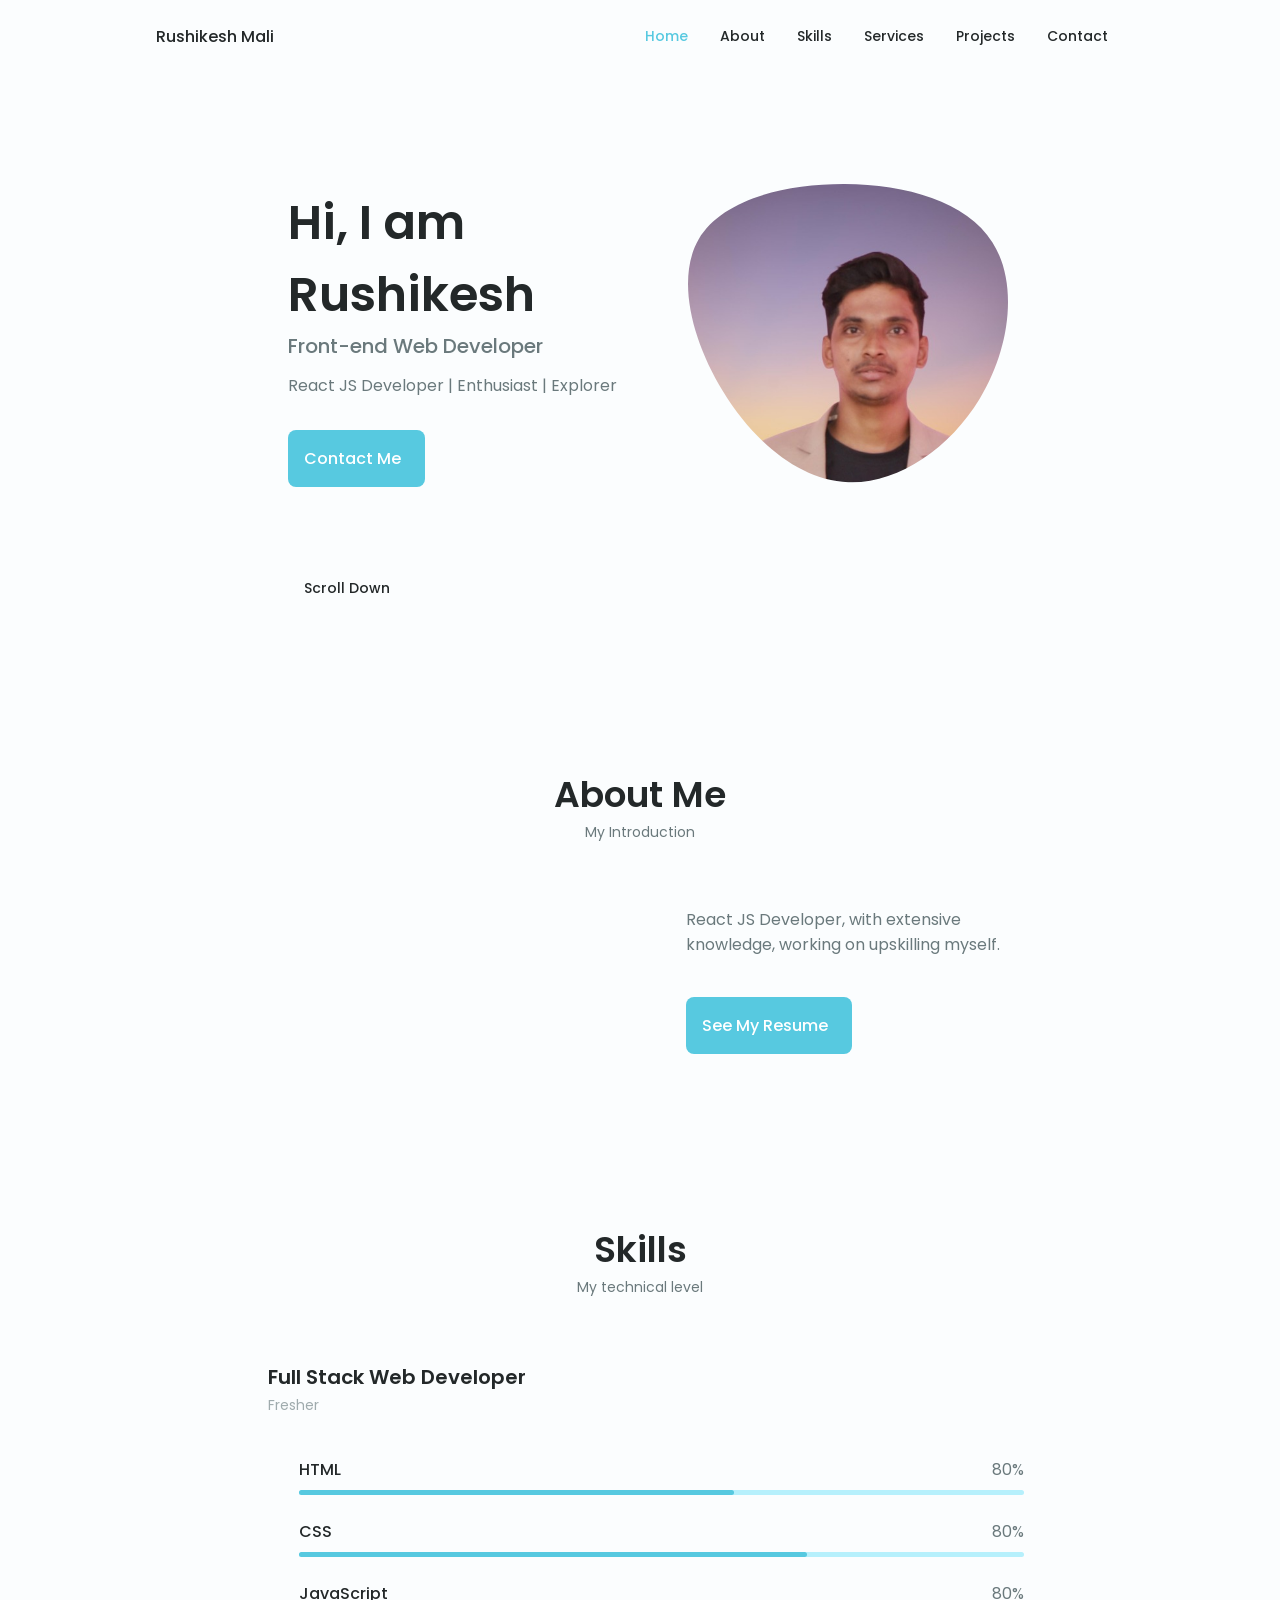
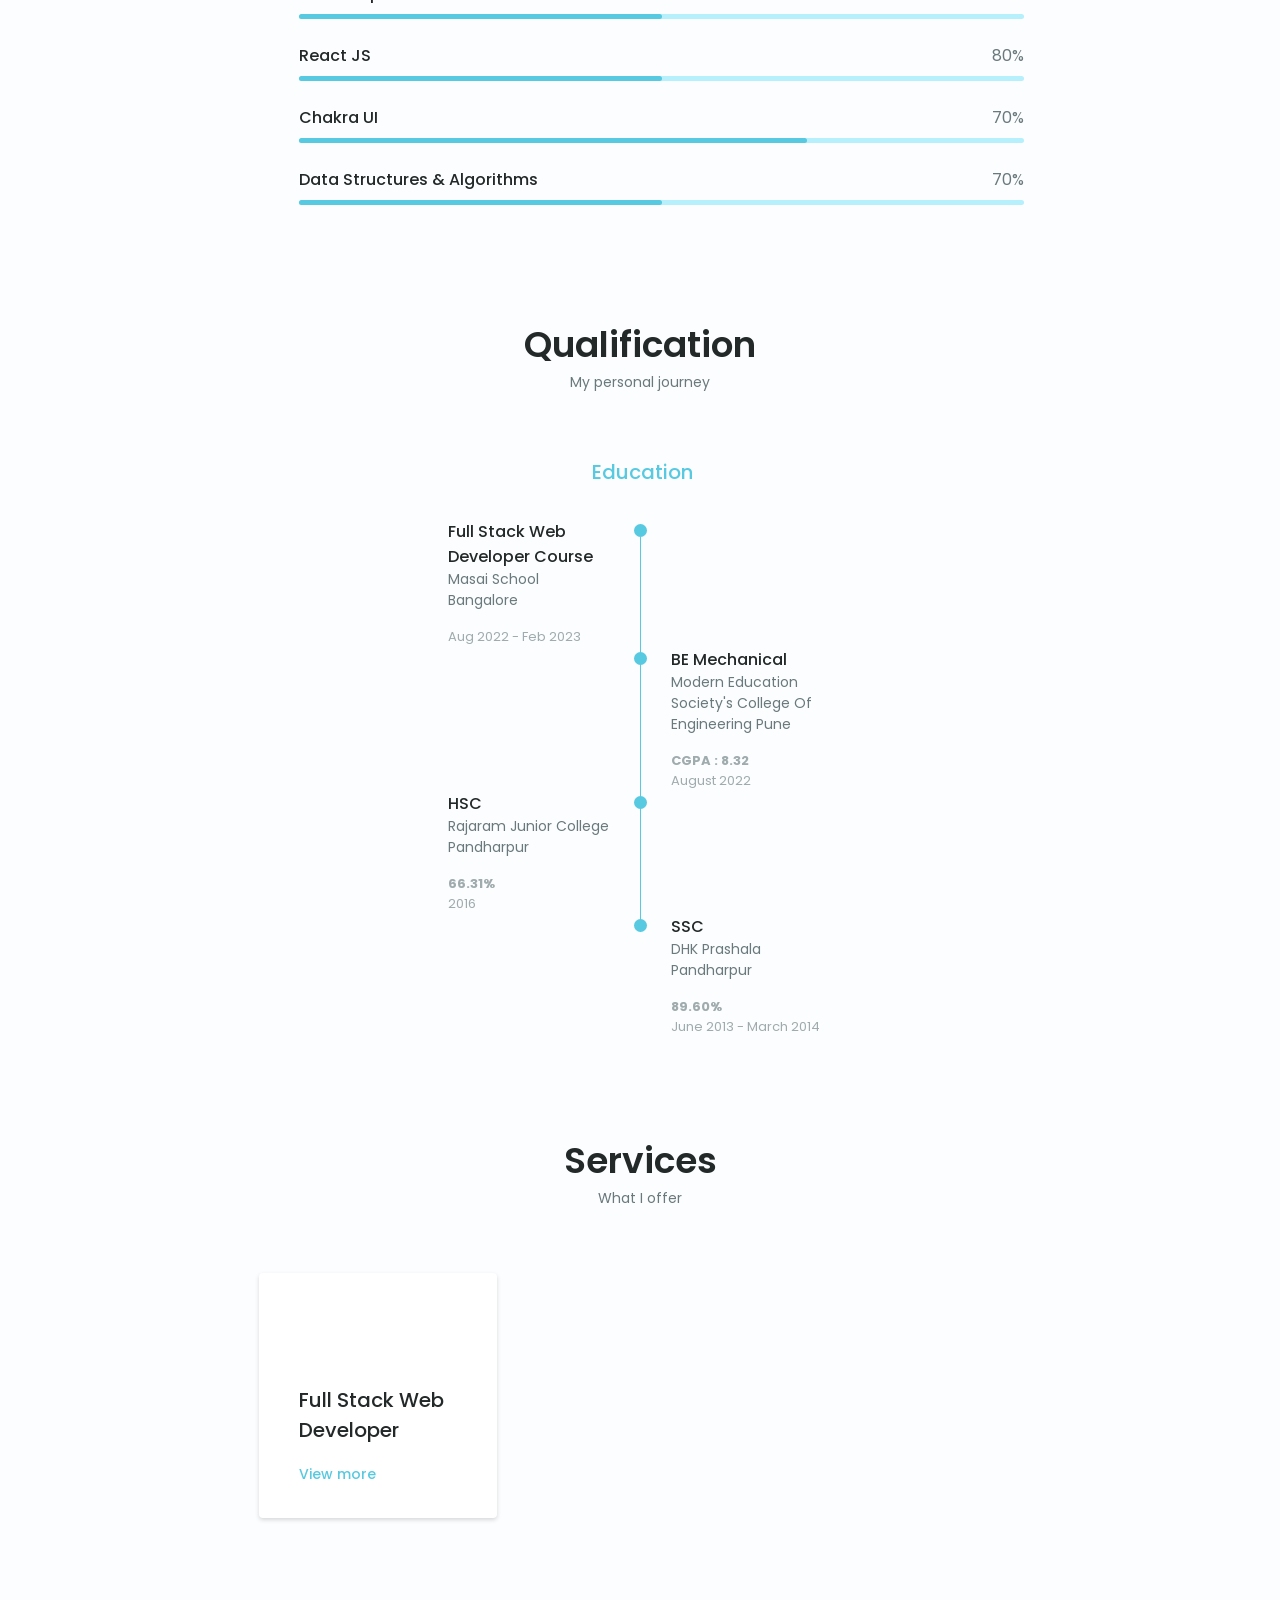
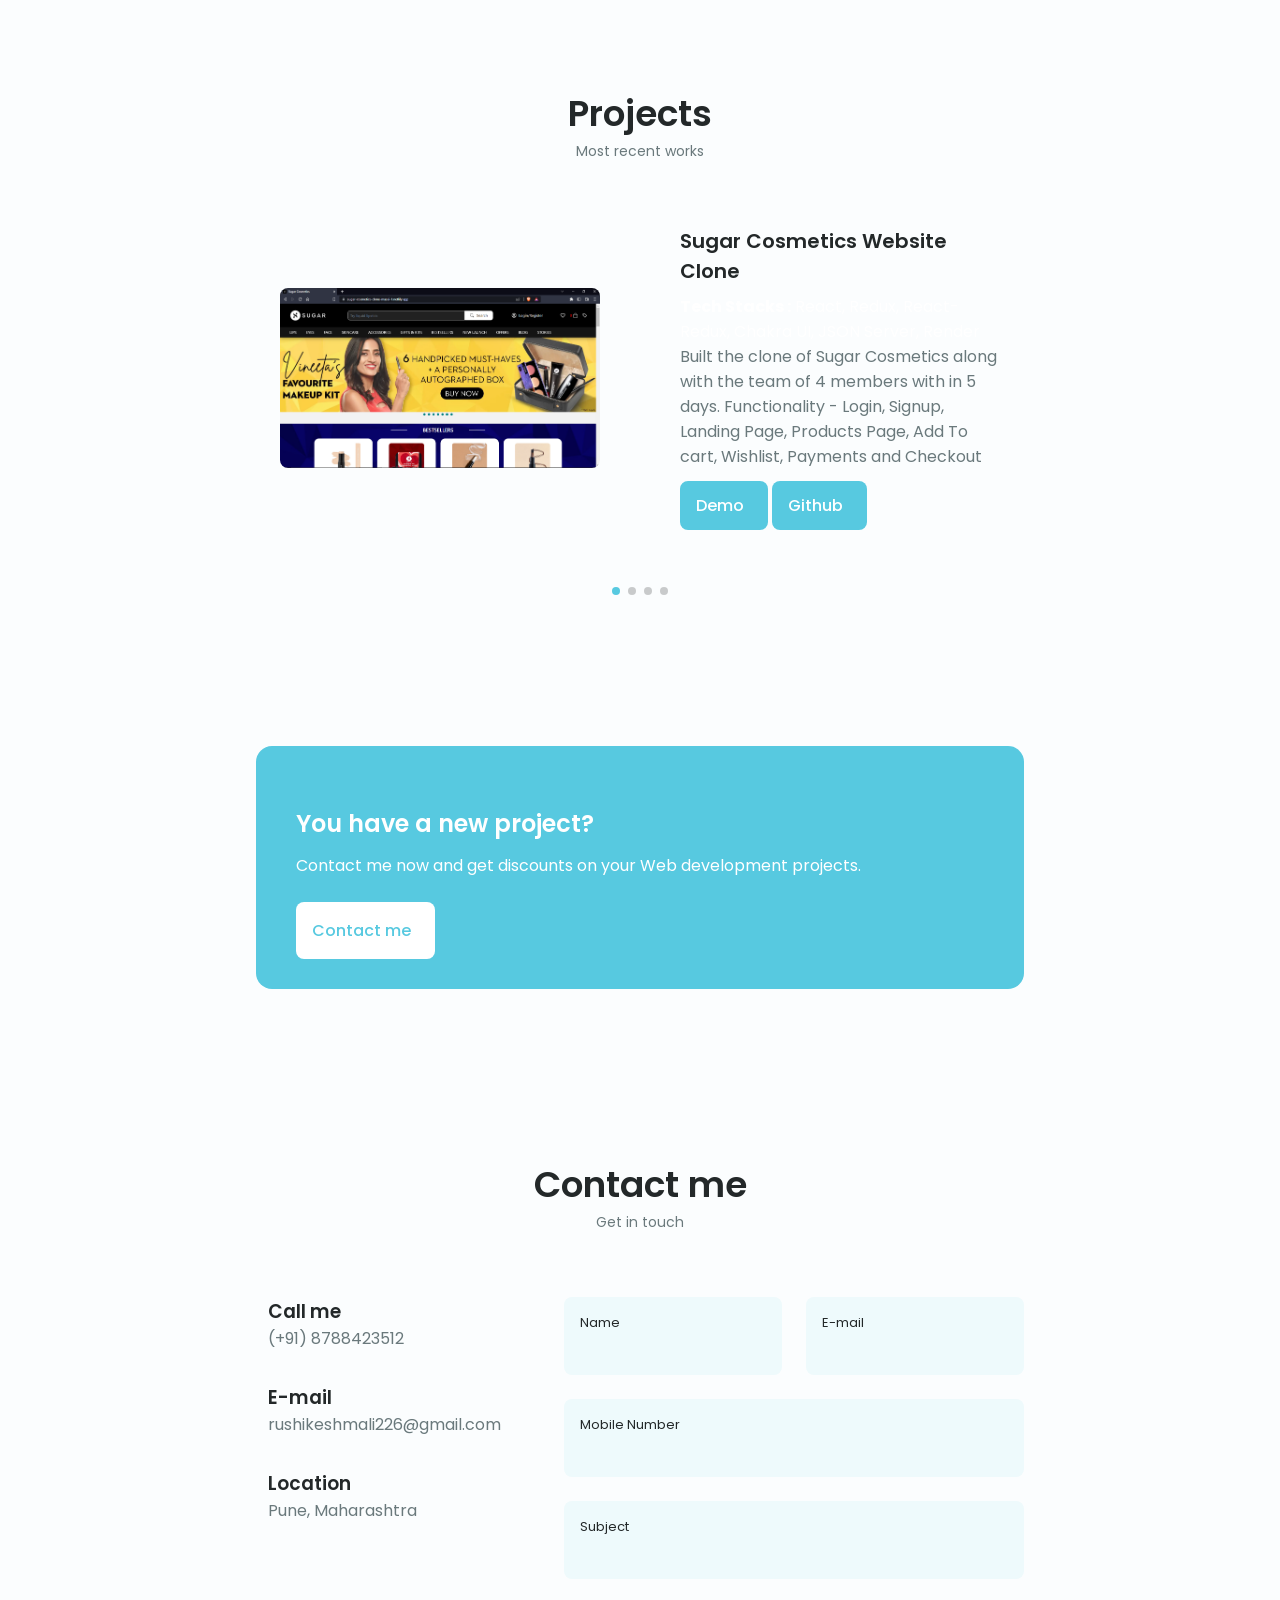
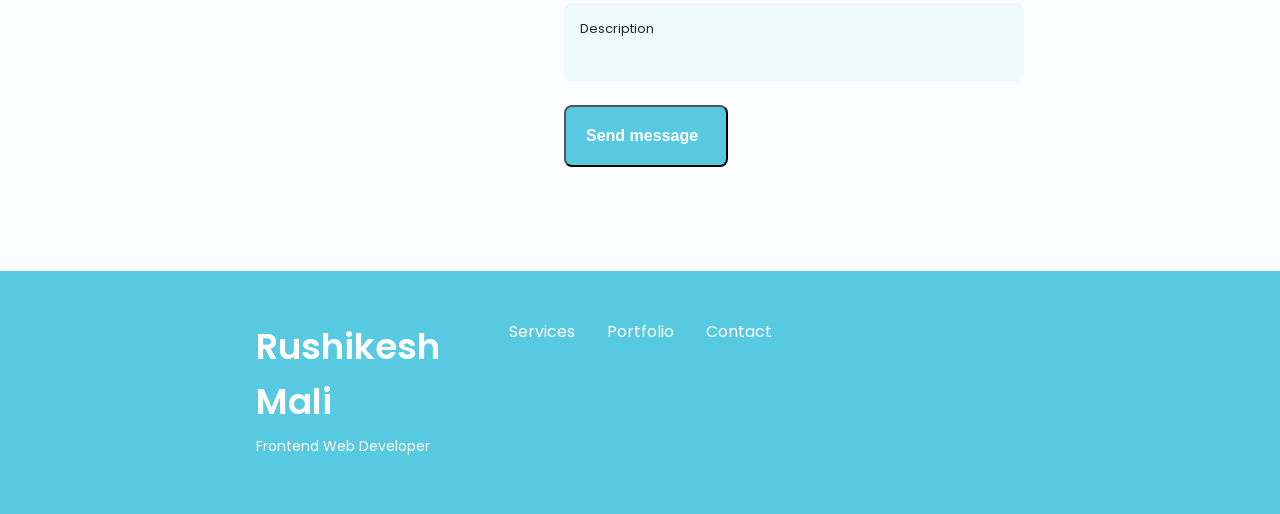
==== index.html @ c487620d "Update index.html" ====
<!DOCTYPE html>
    <html lang="en">
    <head>
        <meta charset="UTF-8">
        <meta name="viewport" content="width=device-width, initial-scale=1.0">
        <link rel="icon" href="./packages/images/Rushikesh_Casual.jpeg"/>
        <!--==================== UNICONS ====================-->
        <link rel="stylesheet" href="https://unicons.iconscout.com/release/v4.0.0/css/line.css">
        
        <!--==================== SWIPER CSS ====================-->
        <link rel="stylesheet" href="./packages/css/swiper-bundle.min.css">
        
        <!--==================== CSS ====================-->
        <link rel="stylesheet" href="./packages/css/styles.css">

        <title>Rushikesh</title>
    </head>
    <body>
        <!--==================== HEADER ====================-->
        <header class="header" id="header">
            <nav class="nav container">
                <a href="#" class="nav__logo">Rushikesh Mali</a>
                <div class="nav__menu" id="nav-menu">
                    <ul class="nav__list grid">
                        <li class="nav__item">
                            <a href="#home" class="nav__link">
                                <i class="uil uil-estate nav__icon"></i>Home
                            </a>
                        </li>
                        <li class="nav__item">
                            <a href="#about" class="nav__link">
                                <i class="uil uil-user nav__icon"></i>About
                            </a>
                        </li>
                        <li class="nav__item">
                            <a href="#skills" class="nav__link">
                                <i class="uil uil-file-alt nav__icon"></i>Skills
                            </a>
                        </li>
                          <li class="nav__item">
                            <a href="#services" class="nav__link">
                                <i class="uil uil-briefcase-alt nav__icon"></i>Services
                            </a>
                        </li>
                        <li class="nav__item">
                            <a href="#portfolio" class="nav__link">
                                <i class="uil uil-scenery nav__icon"></i>Projects                                
                            </a>
                        </li>
                        <li class="nav__item">
                            <a href="#contact" class="nav__link">
                                <i class="uil uil-message nav__icon"></i>Contact                               
                            </a>
                        </li>
                    </ul>
                    <i class="uil uil-times nav__close" id="nav-close"></i>
                </div>
                <div class="nav__btns">
                    <!-- Theme change button -->

                    <i class="uil uil-moon change-theme" id="theme-button"></i>

                    <div class="nav__toggle" id="nav-toggle">
                        <i class="uil uil-apps"></i>
                    </div>
                </div>
            </nav>
        </header>
        <!--==================== MAIN ====================-->
        <main class="main">
            <!--==================== HOME ====================-->
            <section class="home section" id="home">
                <div class="home__container container grid">
                    <div class="home__content grid">
                        <div class="home__social">
                            <a href="https://www.linkedin.com/in/rushikesh-mali-56400613b/" target="_blank" class="home__social-icon">
                                <i class="uil uil-linkedin-alt"></i>
                            </a>
                            <a href="https://twitter.com/rushi_m100" target="_blank" class="home__social-icon">
                                <i class="uil uil-twitter-alt"></i>
                            </a>
                            <a href="https://github.com/rushikesh226" target="_blank" class="home__social-icon">
                                <i class="uil uil-github-alt"></i>
                            </a>
                        </div>

                        <div class="home__img">
                            <svg class="home__blob" viewBox="0 0 200 187" xmlns="http://www.w3.org/2000/svg" xmlns:xlink="http://www.w3.org/1999/xlink">
                                <mask id="mask0" mask-type="alpha">
                                    <path d="M190.312 36.4879C206.582 62.1187 201.309 102.826 182.328 134.186C163.346 165.547 
                                    130.807 187.559 100.226 186.353C69.6454 185.297 41.0228 161.023 21.7403 129.362C2.45775 
                                    97.8511 -7.48481 59.1033 6.67581 34.5279C20.9871 10.1032 59.7028 -0.149132 97.9666 
                                    0.00163737C136.23 0.303176 174.193 10.857 190.312 36.4879Z"/>
                                </mask>
                                <g mask="url(#mask0)">
                                    <path d="M190.312 36.4879C206.582 62.1187 201.309 102.826 182.328 134.186C163.346 
                                    165.547 130.807 187.559 100.226 186.353C69.6454 185.297 41.0228 161.023 21.7403 
                                    129.362C2.45775 97.8511 -7.48481 59.1033 6.67581 34.5279C20.9871 10.1032 59.7028 
                                    -0.149132 97.9666 0.00163737C136.23 0.303176 174.193 10.857 190.312 36.4879Z"/>
                                    <image class="home__blob-img" x="" xlink:href="packages/images/Rushikesh_Img.jpg"/>
                                </g>
                            </svg>
                        </div>

                        <div class="home__data">
                            <h1 class="home__title">Hi, I am Rushikesh</h1>
                            <h3 class="home__subtitle">Front-end Web Developer</h3>
                            <p class="home__description">React JS Developer | Enthusiast | Explorer</p>
                            <a href="#contact" class="button button--flex home__button">
                                Contact Me<i class="uil uil-message button__icon"></i>
                            </a>
                        </div>
                    </div>

                    <div class="home__scroll">
                        <a href="#about" class="home__scroll-button button--flex">
                            <i class="uil uil-mouse-alt home__scroll-mouse"></i>
                            <span class="home__scroll-name">Scroll Down</span>
                            <i class="uil uil-arrow-down home__scroll-arrow"></i>
                        </a>
                    </div>
                </div>
            </section>

            <!--==================== ABOUT ====================-->
            <section class="about section" id="about">
                <h2 class="section__title">About Me</h2>
                <span class="section__subtitle">My Introduction</span>

                <div class="about__container container grid">
                    <img src="https://camo.githubusercontent.com/b11e7b61bd4e5d72e7203a32b84c726e0ca3a53daac1af266ed17cb1069664f6/68747470733a2f2f692e70696e696d672e636f6d2f6f726967696e616c732f38312f31372f38622f38313137386234376138353938663063383163343739396632636464343035372e676966" alt="" class="about__img">
                    <div class="about__data">
                        <p class="about__description">
                            React JS Developer, with extensive knowledge, 
                            working on upskilling myself. 
                        </p>
                        <div class="about__buttons">
                            <a target="_blank" href="packages/resume/Rushikesh-Mali-Resume.pdf" class="button button--flex">
                                See My Resume<i class="uil uil-download-alt button__icon"></i>
                            </a>
                        </div>
                    </div>
                </div>
            </section>

            <!--==================== SKILLS ====================-->
            <section class="skills section" id="skills">
                <h2 class="section__title">Skills</h2>
                <span class="section__subtitle">My technical level</span>

                <div class="skills__container container grid">
                    <div>
                         <!--==================== SKILL-1 ====================-->
                        <div class="skills__content skills__open">
                            <div class="skills__header">
                                <i class="uil uil-analytics skills__icon"></i>
                               <div>
                                   <h1 class="skills__title">Full Stack Web Developer</h1>
                                   <span class="skills__subtitle">Fresher</span>
                               </div>

                               <i class="uil uil-angle-down skills__arrow"></i>
                            </div>
                            <div class="skills__list grid">
                                <div class="skills__data">
                                    <div class="skills__titles">
                                        <h3 class="skills__name">HTML</h3>
                                        <span class="skills__number">80%</span>
                                    </div>
                                    <div class="skills__bar">
                                        <span class="skills__percentage skills__python"></span>
                                    </div>
                                </div>
                               <div class="skills__data">
                                   <div class="skills__titles">
                                       <h3 class="skills__name">CSS</h3>
                                       <span class="skills__number">80%</span>
                                   </div>
                                   <div class="skills__bar">
                                       <span class="skills__percentage skills__tab"></span>
                                   </div>
                               </div>
                               <div class="skills__data">
                                   <div class="skills__titles">
                                       <h3 class="skills__name">JavaScript</h3>
                                       <span class="skills__number">80%</span>
                                   </div>
                                   <div class="skills__bar">
                                       <span class="skills__percentage skills__sql"></span>
                                   </div>
                               </div>
                               <div class="skills__data">
                                <div class="skills__titles">
                                    <h3 class="skills__name">React JS</h3>
                                    <span class="skills__number">80%</span>
                                </div>
                                <div class="skills__bar">
                                    <span class="skills__percentage skills__sql"></span>
                                </div>
                            </div>
                               <div class="skills__data">
                                   <div class="skills__titles">
                                       <h3 class="skills__name">Chakra UI</h3>
                                       <span class="skills__number">70%</span>
                                   </div>
                                   <div class="skills__bar">
                                       <span class="skills__percentage skills__google"></span>
                                   </div>
                               </div>
                               <div class="skills__data">
                                <div class="skills__titles">
                                    <h3 class="skills__name">Data Structures & Algorithms</h3>
                                    <span class="skills__number">70%</span>
                                </div>
                                <div class="skills__bar">
                                    <span class="skills__percentage skills__sql"></span>
                                </div>
                            </div>
                            </div>
                        </div>
                    </div>

                    <div>
                    </div>
                </div>
            </section>

              <!--==================== QUALIFICATION ====================-->
        <section class="qualification__section">
            <h2 class="section__title">Qualification</h2>
            <span class="section__subtitle">My personal journey</span>

            <div class="qualification__container container">
                <div class="qualification__tabs">
                    <div class="qualification__button button--flex qualification__active" data-target='#education'>
                        <i class="uil uil-graduation-cap qualification__icon"></i>
                        Education
                    </div>
                </div>

                <div class="qualification__sections">
            <!--==================== QUALIFICATION CONTENT 1 ====================-->
            <div class="qualification__content qualification__active" data-content id="education">
             <!--==================== QUALIFICATION 1 ====================--> 
             <div class="qualification__data">
                 <div>
                     <h3 class="qualification__title">Full Stack Web Developer Course</h3>
                     <span class="qualification__subtitle">Masai School Bangalore</span>
                     <div class="qualification__calendar">
                        <i class="uil uil-calendar-alt"></i>
                        Aug 2022 - Feb 2023
                     </div>
                     
                 </div>
                    
                 <div>
                     <span class="qualification__rounder"></span>
                     <span class="qualification__line"></span>
                 </div>
             </div>
             
             <!--==================== QUALIFICATION 2 ====================--> 
             <div class="qualification__data">
                <div></div>
                <div>
                   <span class="qualification__rounder"></span>
                   <span class="qualification__line"></span>
                </div>

                <div>
                    <h3 class="qualification__title">BE Mechanical</h3>
                    <span class="qualification__subtitle">Modern Education Society's College Of Engineering Pune</span>
                    <div class="qualification__calendar">
                        <b>CGPA : 8.32</b>
                     </div>
                    <div class="qualification__calendar">
                       <i class="uil uil-calendar-alt"></i>
                       August 2022
                    </div>
                </div>
            </div> 

            <!--==================== QUALIFICATION 3 ====================--> 
            <div class="qualification__data">
                <div>
                    <h3 class="qualification__title">HSC</h3>
                    <span class="qualification__subtitle">Rajaram Junior College Pandharpur</span>
                    <div class="qualification__calendar">
                       <b> 66.31%</b>
                     </div>
                    <div class="qualification__calendar">
                       <i class="uil uil-calendar-alt"></i>
                       2016
                    </div>
                </div>

                <div>
                    <span class="qualification__rounder"></span>
                    <span class="qualification__line"></span>
                </div>
            </div> 

            <!--==================== QUALIFICATION 4 ====================--> 
            <div class="qualification__data">
                <div></div>
                <div>
                    <span class="qualification__rounder"></span>
                   <!-- <span class="qualification__line"></span> -->
                </div>

                <div>
                    <h3 class="qualification__title">SSC</h3>
                    <span class="qualification__subtitle">DHK Prashala Pandharpur</span>
                    <div class="qualification__calendar">
                        <b>89.60%</b>
                     </div>
                    <div class="qualification__calendar">
                       <i class="uil uil-calendar-alt"></i>
                       June 2013 - March 2014
                    </div>
                </div>

                
            </div>
            </div>           
               </div>
            </div>
        </section>
    
        <!--==================== SERVICES ====================-->
        <section class="services section" id="services">
            <h2 class="section__title">Services</h2>
            <span class="section__subtitle">What I offer</span>

            <div class="services__container container grid">
        <!--==================== SERVICES 1 ====================-->  
        <div class="services__content">
            <div>
                <i class="uil uil-arrow services__icon"></i>
                <h3 class="services__title">Full Stack Web Developer<br></h3>
            </div>
            <span class="button button--flex button--small button--link services__button">
                View more
                <i class="uil uil-arrow-right button__icon"></i>
            </span>

            <div class="services__modal">
                <div class="services__modal-content">
                    <h4 class="services__modal-title">Web  Developer<br></h4>
                    <i class="uil uil-times services__modal-close"></i>

                    <ul class="services__modal-services grid">
                        <li class="services__modal-service">
                            <i class="uil uil-check-circle services__modal-icon"></i>
                            <p>I develop the user interface.</p>
                        </li>

                        <li class="services__modal-service">
                            <i class="uil uil-check-circle services__modal-icon"></i>
                            <p>Webpage development.</p>
                        </li>

                        <li class="services__modal-service">
                            <i class="uil uil-check-circle services__modal-icon"></i>
                            <p>I create Ux element interactions.</p>
                        </li>

                        <li class="services__modal-service">
                            <i class="uil uil-check-circle services__modal-icon"></i>
                            <p>Well trained in React JS.</p>
                        </li>
                    </ul>
                </div>
            </div>
        </div> 
  
       
        </div>
        </section>
        <!--==================== PORTFOLIO ====================-->
        <section class="portfolio section" id="portfolio">

            <h2 class="section__title">Projects</h2>
            <span class="section__subtitle">Most recent works</span>

            <div class="portfolio__container container swiper-container">
                <div class="swiper-wrapper">
        <!--==================== PORTFOLIO 1 ====================-->

        <div class="portfolio__content grid swiper-slide">
            <img src="./packages/images/Sugar Cosmetics Home.png" alt="" class="portfolio__img">

            <div class="portfolio_">
                <h3 class="portfolio__title">Sugar Cosmetics Website Clone</h3>
                <p style="color: white;"> <b>Tech Stacks :</b> <span>React, Redux, React-Redux, Chakra UI, JSON Server, Render</span></p>
                <p class="portfolio__description">Built the clone of Sugar Cosmetics along with the team of 4 members with in 5 days. Functionality - Login, Signup, Landing Page, Products Page, Add To cart, Wishlist, Payments and Checkout</p>
                <a href="https://sugar-cosmetics-clone-masai-1.netlify.app/" class="button button--flex button--small portfolio__button" target="_blank">
                    Demo
                    <i class="uil uil-arrow-right button__icon"></i>
                </a>
                <a href="https://github.com/rushikesh226/Sugar-Cosmetics-Clone" class="button button--flex button--small portfolio__button" target="_blank">
                    Github
                    <i class="uil uil-arrow-right button__icon"></i>
                </a>
            </div>
        </div>

 <!--==================== PORTFOLIO 2 ====================-->
        
            <div class="portfolio__content grid swiper-slide">
                <img src="./packages/images/Lifestyle Homepage.png" alt="" class="portfolio__img">

                <div class="portfolio_">
                    <h3 class="portfolio__title">Lifestyle Stores Website Clone</h3>
                <p style="color: white;"> <b>Tech Stacks :</b> <span>HTML, CSS, JavaScript, Bootstrap</span></p>
                    <p class="portfolio__description">Lifestyle is India's leading fashion destination for the latest trends. Selling a wide variety of product categories under a single brand.</p>
                    <a href="https://lifestylestoresclone.netlify.app/" class="button button--flex button--small portfolio__button" target="_blank">
                        Demo
                        <i class="uil uil-arrow-right button__icon"></i>
                    </a>
                    <a href="https://github.com/Mdshahbazalam6/lifestylestores.com" class="button button--flex button--small portfolio__button" target="_blank">
                        Github
                        <i class="uil uil-arrow-right button__icon"></i>
                    </a>
                </div>
            </div>

            <!--==================== PORTFOLIO 3 ====================-->
        
            <div class="portfolio__content grid swiper-slide">
                <img src="./packages/images//Firstpost Homepage.png" alt="" class="portfolio__img">

                <div class="portfolio_">
                    <h3 class="portfolio__title">Firstpost Website Clone</h3>
                    <p style="color: white;"> <b>Tech Stacks :</b> <span>HTML, CSS, JavaScript, Bootstrap, JSON Server</span></p>
                    <p class="portfolio__description">This is a static website clone of firstpost.com, a news media website. it is fully responsive website. </p>
                    <a href="https://firstpost-clone.netlify.app/" class="button button--flex button--small portfolio__button" target="_blank">
                        Demo
                        <i class="uil uil-arrow-right button__icon"></i>
                    </a>
                    <a href="https://github.com/Royanosh/firstpost" class="button button--flex button--small portfolio__button" target="_blank">
                        Github
                        <i class="uil uil-arrow-right button__icon"></i>
                    </a>
                </div>
            </div>

           
            <div class="portfolio__content grid swiper-slide">
                <img src="./packages/images/Cricbuzz Clone Homepage.png" alt="" class="portfolio__img">

                <div class="portfolio_">
                    <h3 class="portfolio__title">Cricbuzz Website Clone</h3>
                    <p style="color: white;"> <b>Tech Stacks :</b> <span>HTML, CSS, JavaScript</span></p>
                    <p class="portfolio__description">This is a static website clone of crickbuzz.com, it is fully responsive website, and as a milestone in the journey for the web development journey.</p>
                    <a href="https://heroic-puffpuff-cbebb9.netlify.app/index.html" class="button button--flex button--small portfolio__button" target="_blank">
                        Demo
                        <i class="uil uil-arrow-right button__icon"></i>
                    </a>
                    <a href="https://github.com/nidhishpareek/CrickBuzz-Clone" class="button button--flex button--small portfolio__button" target="_blank">
                        Github
                        <i class="uil uil-arrow-right button__icon"></i>
                    </a>
                </div>
            </div>
            
                </div>

            <!-- add arrows-->
            <div class="swiper-button-next">
                <i class="uil uil-angle-right-b swiper-portfolio-icon"></i>
            </div>

            <div class="swiper-button-prev">
                <i class="uil uil-angle-left-b swiper-portfolio-icon"></i>
            </div>

            <!-- Add Pagination -->
            <div class="swiper-pagination"></div>
            
        
        </div>

        </section>

        <!--==================== PROJECT IN MIND ====================-->
        <section class="project section">

            <div class="project__bg">
                <div class="project__container container grid">
                    <div class="project__data">
                        <h2 class="project__title">You have a new project?</h2>
                        <p class="project__description">Contact me now and get discounts on your Web development projects.</p>
                        <a href="#contact" class="button button--flex button--white">Contact me
                            <i class="uil uil-message project__icon button__icon"></i>
                        </a>
                       
                    </div>
                    <!-- <img src="assets/img/project.png" alt="" class="project__img"> -->
                </div>
            </div>

        </section>
        <!--==================== CONTACT ME ====================-->
        <section class="contact section" id="contact">
            <h2 class="section__title">Contact me</h2>
            <span class="section__subtitle">Get in touch</span>

            <div class="contact__container container grid">
                <div>
                    <div class="contact__information">
                        <i class="uil uil-phone-alt contact__icon"></i>

                        <div>
                            <h3 class="contact__title">Call me</h3>
                            <span class="contatc__subtitle">(+91) 8788423512</span>
                        </div>
                    </div>

                    <div class="contact__information">
                        <i class="uil uil-envelope contact__icon"></i>

                        <div>
                            <h3 class="contact__title">E-mail</h3>
                            <span class="contatc__subtitle">rushikeshmali226@gmail.com</span>
                        </div>
                    </div>

                    <div class="contact__information">
                        <i class="uil uil-map-marker contact__icon"></i>

                        <div>
                            <h3 class="contact__title">Location</h3>
                            <span class="contatc__subtitle">Pune, Maharashtra</span>
                        </div>
                    </div>
                </div>

                <form class="contact__form grid" action="https://getform.io/f/c413385a-9559-49d8-a2c1-4adb0d740eb0" method="POST">
                    <div class="contact__inputs grid">
                        <div class="contact__content">
                            <label for="" class="contact__label">Name</label>
                            <input type="text" class="contact__input" name="name">
                        </div>

                        <div class="contact__content">
                            <label for="" class="contact__label">E-mail</label>
                            <input type="email" class="contact__input" name="email">
                        </div>
                    </div>
                    <div class="contact__content">
                        <label for="" class="contact__label">Mobile Number</label>
                        <input type="text" class="contact__input" name="mobile">
                    </div>
                    <div class="contact__content">
                        <label for="" class="contact__label">Subject</label>
                        <input type="text" class="contact__input" name="subject">
                    </div>
                
                    <div class="contact__content">
                        <label for="" class="contact__label">Description</label>
                        <input id="" cols="0" rows="7" class="contact__input" name="message"></input>
                    
                    </div>

                    <div>
                        <button type="submit" class="button button--flex" style="padding: 20px; font-size: 16px;font-weight:700">
                            Send message
                            <i class="uil uil-message button__icon"></i>
                        </button>
                    </div>
                </form>
            </div>

        </section>
    </main>

    <!--==================== FOOTER ====================-->
    <footer class="footer">

        <div class="footer__bg">
            <div class="footer__container container grid">
                <div>
                    <h1 class="footer__title">Rushikesh Mali</h1>
                    <span class="footer__subtitle">Frontend Web Developer</span>
                </div>

                <ul class="footer__links">
                    <li>
                        <a href="#services" class="footer__link">Services</a>
                    </li>
                    <li>
                        <a href="#portfolio" class="footer__link">Portfolio</a>
                    </li>
                    <li>
                        <a href="#contact" class="footer__link">Contact</a>
                    </li>
                </ul>

                <div class="footer__socials">
                    <a href="https://www.facebook.com/rushikesh.mali.77" target="_blank" class="footer__social">
                        <i class="uil uil-facebook"></i>
                    </a>
                    <a href="https://www.instagram.com/rushi_m100/" target="_blank" class="footer__social">
                        <i class="uil uil-instagram"></i>
                    </a>
                    <a href="https://twitter.com/rushi_m100" target="_blank" class="footer__social">
                        <i class="uil uil-twitter-alt"></i>
                    </a>
                </div>
            </div>
        </div>
    </footer>

    <!--==================== SCROLL TOP ====================-->
    <a href="#" class="scrollup" id="scroll-up">
        <i class="uil uil-arrow-up scrollup__icon"></i>
    </a>

    <!--==================== SWIPER JS ====================-->
    <script src="./packages/js/swiper-bundle.min.js"></script>
    <!--==================== MAIN JS ====================-->
    <script src="./packages/js/main.js"></script>
</body>

</html>
---- packages/css/styles.css ----
/* ==================== GOOGLE FONTS ====================*/
@import url("https://fonts.googleapis.com/css2?family=Poppins:wght@400;500;600&display=swap");

/*==================== VARIABLES CSS ====================*/
:root {
  --header-height: 3rem;

  /*========== Colors ==========*/
  /* Change favorite color */
  --hue-color: 190; /*Purple 250 - Green 142 - Blue 230 - Pink 340*/

  /* HSL color mode */
  --first-color: hsl(var(--hue-color), 69%, 61%);
  --first-color-second: hsl(var(--hue-color), 69%, 61%);
  --first-color-alt: hsl(var(--hue-color), 57%, 53%);
  --first-color-lighter: hsl(var(--hue-color), 92%, 85%);
  --title-color: hsl(var(--hue-color), 8%, 15%);
  --text-color: hsl(var(--hue-color), 8%, 45%);
  --text-color-light: hsl(var(--hue-color), 8%, 65%);
  --input-color: hsl(var(--hue-color), 70%, 96%);
  --body-color: hsl(var(--hue-color), 60%, 99%);
  --container-color: #fff;
  --scroll-bar-color: hsl(var(--hue-color), 12%, 90%);
  --scroll-thumb-color: hsl(var(--hue-color), 12%, 80%);

  /*========== Font and typography ==========*/
  --body-font: "Poppins", sans-serif;

  /* .5rem = 8px, 1rem = 16px, 1.5rem = 24px ... */
  --big-font-size: 2rem;
  --h1-font-size: 1.5rem;
  --h2-font-size: 1.25rem;
  --h3-font-size: 1.125rem;
  --normal-font-size: 0.938rem;
  --small-font-size: 0.813rem;
  --smaller-font-size: 0.75rem;

  /*========== Font weight ==========*/
  --font-medium: 500;
  --font-semi-bold: 600;

  /*========== Margenes Bottom ==========*/
  /* .25rem = 4px, .5rem = 8px, .75rem = 12px ... */
  --mb-0-25: 0.25rem;
  --mb-0-5: 0.5rem;
  --mb-0-75: 0.75rem;
  --mb-1: 1rem;
  --mb-1-5: 1.5rem;
  --mb-2: 2rem;
  --mb-2-5: 2.5rem;
  --mb-3: 3rem;

  /*========== z index ==========*/
  --z-tooltip: 10;
  --z-fixed: 100;
  --z-modal: 1000;
}

/* Font size for large devices */
@media screen and (min-width: 968px) {
  :root {
    --big-font-size: 3rem;
    --h1-font-size: 2.25rem;
    --h2-font-size: 1.5rem;
    --h3-font-size: 1.25rem;
    --normal-font-size: 1rem;
    --small-font-size: 0.875rem;
    --smaller-font-size: 0.813rem;
  }
}

/*========== Variables Dark theme ==========*/
body.dark-theme {
  /* HSL color mode */
  --first-color-second: hsl(var(--hue-color), 30%, 8%);
  --title-color: hsl(var(--hue-color), 8%, 95%);
  --text-color: hsl(var(--hue-color), 8%, 45%);
  --text-color-light: hsl(var(--hue-color), 8%, 75%);
  --input-color: hsl(var(--hue-color), 29%, 16%);
  --body-color: hsl(var(--hue-color), 28%, 12%);
  --container-color: hsl(var(--hue-color), 29%, 16%);
  --scroll-bar-color: hsl(var(--hue-color), 12%, 48%);
  --scroll-thumb-color: hsl(var(--hue-color), 12%, 36%);
}

/*========== Button Dark/Light ==========*/
.nav__btns {
  display: flex;
  align-items: center;
}

.change-theme {
  font-size: 1.25rem;
  color: var(--title-color);
  margin-right: var(--mb-1);
  cursor: pointer;
}

.change-theme:hover {
  color: var(--first-color);
}

/*==================== BASE ====================*/

* {
  box-sizing: border-box;
  padding: 0;
  margin: 0;
}

html {
  scroll-behavior: smooth;
}

body {
  margin: 0 0 var(--header-height) 0;
  font-family: var(--body-font);
  font-size: var(--normal-font-size);
  background-color: var(--body-color);
  color: var(--text-color);
}

h1,
h2,
h3,
h4 {
  color: var(--title-color);
  font-weight: var(--font-semi-bold);
}

ul {
  list-style: none;
}

a {
  text-decoration: none;
}

img {
  width: 100%;
  height: auto;
}

/*==================== REUSABLE CSS CLASSES ====================*/
.section {
  padding: 2rem 0 4rem;
  margin-bottom: 40px;
}

.section__title {
  font-size: var(--h1-font-size);
}

.section__subtitle {
  display: block;
  font-size: var(--small-font-size);
  margin-bottom: var(--mb-2);
}

.section__title,
.section__subtitle {
  text-align: center;
}

/*==================== LAYOUT ====================*/

.container {
  max-width: 768px;
  margin-left: var(--mb-1-5);
  margin-right: var(--mb-1-5);
}

.grid {
  display: grid;
  gap: 1.5rem;
}

.header {
  width: 100%;
  position: fixed;
  bottom: 0;
  left: 0;
  z-index: var(--z-fixed);
  background-color: var(--body-color);
}

/*==================== NAV ====================*/
.nav {
  max-width: 968px;
  height: var(--header-height);
  display: flex;
  justify-content: space-between;
  align-items: center;
}

.nav__logo,
.nav__toggle {
  color: var(--title-color);
  font-weight: var(--font-medium);
}

.nav__logo:hover {
  color: var(--first-color);
}

.nav__toggle {
  font-size: 1.1rem;
  cursor: pointer;
}

.nav__toggle:hover {
  color: var(--first-color);
}

@media screen and (max-width: 767px) {
  .nav__menu {
    position: fixed;
    bottom: -100%;
    left: 0;
    width: 100%;
    background-color: var(--body-color);
    padding: 2rem 1.5rem 4rem;
    box-shadow: 0 -1px 4px rgba(0, 0, 0, 0.15);
    border-radius: 1.5rem 1.5rem 0 0;
    transition: 0.3s;
  }
}

.nav__list {
  grid-template-columns: repeat(3, 1fr);
  gap: 2rem;
}
.nav__link {
  display: flex;
  flex-direction: column;
  align-items: center;
  font-size: var(--small-font-size);
  color: var(--title-color);
  font-weight: var(--font-medium);
}

.nav__link:hover {
  color: var(--first-color);
}

.nav__icon {
  font-size: 1.2rem;
}

.nav__close {
  position: absolute;
  right: 1.3rem;
  bottom: 0.5rem;
  font-size: 1.5rem;
  cursor: pointer;
  color: var(--first-color);
}

.nav__close:hover {
  color: var(--first-color-alt);
}

/* show menu */
.show-menu {
  bottom: 0;
}

/* Active link */
.active-link {
  color: var(--first-color);
}

/* Change background header */
.scroll-header {
  box-shadow: 0 -1px 4px rgba(0, 0, 0, 0.15);
}

/*==================== HOME ====================*/

.home__container {
  gap: 1rem;
}

.home__content {
  grid-template-columns: 0.5fr 3fr;
  padding-top: 3.5rem;
  align-items: center;
}

.home__social {
  display: grid;
  grid-template-columns: max-content;
  row-gap: 1rem;
}

.home__social-icon {
  font-size: 1.25rem;
  color: var(--first-color);
}

.home__social-icon:hover {
  color: var(--first-color-alt);
}

.home__blob {
  width: 200px;
  fill: var(--first-color);
}

.home__blob-img {
  width: 220px;
}

.home__data {
  grid-column: 1/3;
}

.home__title {
  font-size: var(--big-font-size);
}

.home__subtitle {
  font-size: var(--h3-font-size);
  color: var(--text-color);
  font-weight: var(--font-medium);
  margin-bottom: var(--mb-0-75);
}

.home__description {
  margin-bottom: var(--mb-2);
}

.home__scroll {
  display: none;
}

.home__scroll-button {
  color: var(--first-color);
  transition: 0.3s;
}

.home__scroll-button:hover {
  transform: translateY(0.25rem);
}

.home__scroll-mouse {
  font-size: 2rem;
}

.home__scroll-name {
  font-size: var(--small-font-size);
  color: var(--title-color);
  font-weight: var(--font-medium);
  margin-right: var(--mb-0-25);
}

.home__scroll-arrow {
  font-size: 1.25rem;
}
/*==================== BUTTONS ====================*/

.button {
  display: inline-block;
  background-color: var(--first-color);
  color: #ffff;
  padding: 1rem;
  border-radius: 0.5rem;
  font-weight: var(--font-medium);
}

.button:hover {
  background-color: var(--first-color-alt);
}

.button__icon {
  font-size: 1.2rem;
  margin-left: var(--mb-0-5);
  transition: 0.3s;
}

.button--white {
  background-color: #fff;
  color: var(--first-color);
}

.button--white:hover {
  background-color: #fff;
}

.button--flex {
  display: inline-flex;
  align-items: center;
  transition: 0.3s;
}

.button--small {
  padding: 0.75rem 1rem;
}

.button--link {
  padding: 0;
  background-color: transparent;
  color: var(--first-color);
}

.button--link:hover {
  background-color: transparent;
  color: var(--first-color-alt);
}

/*==================== ABOUT ====================*/
.about__img {
  width: 200px;
  border-radius: 0.5rem;
  justify-self: center;
  align-items: center;
}

.about__description {
  text-align: center;
  margin-bottom: var(--mb-2-5);
}

.about__info {
  display: flex;
  justify-content: space-evenly;
  margin-bottom: var(--mb-2-5);
}

.about__info-title {
  font-size: var(--h2-font-size);
  font-weight: var(--font-semi-bold);
  color: var(--title-color);
}

.about__info-name {
  font-size: var(--smaller-font-size);
}

.about__info-title,
.about__info-name {
  display: block;
  text-align: center;
}

.about__buttons {
  display: flex;
  justify-content: center;
}

/*==================== SKILLS ====================*/

.skills__container {
  row-gap: 0;
}

.skills__header {
  display: flex;
  align-items: center;
  margin-bottom: var(--mb-2-5);
  cursor: pointer;
}

.skills__icon,
.skills__arrow {
  font-size: 2rem;
  color: var(--first-color);
}

.skills__icon {
  margin-right: var(--mb-0-75);
}

.skills__title {
  font-size: var(--h3-font-size);
}

.skills__subtitle {
  font-size: var(--small-font-size);
  color: var(--text-color-light);
}

.skills__arrow {
  margin-left: auto;
  transition: 0.4s;
}

.skills__list {
  row-gap: 1.5rem;
  padding-left: 2.7rem;
}

.skills__titles {
  display: flex;
  justify-content: space-between;
  margin-bottom: var(--mb-0-5);
}

.skills__name {
  font-size: var(--normal-font-size);
  font-weight: var(--font-medium);
}

.skills__bar,
.skills__percentage {
  height: 5px;
  border-radius: 0.25rem;
}

.skills__bar {
  background-color: var(--first-color-lighter);
}

.skills__percentage {
  display: block;
  background-color: var(--first-color);
}

.skills__html {
  width: 90%;
}

.skills__css {
  width: 80%;
}

.skills__js {
  width: 60%;
}

.skills__wordpress {
  width: 70%;
}

.skills__python {
  width: 60%;
}

.skills__tab {
  width: 70%;
}

.skills__sql {
  width: 50%;
}

.skills__google {
  width: 70%;
}

.skills__bank {
  width: 80%;
}

.skills__google {
  width: 70%;
}

.skills__counter {
  width: 80%;
}

.skills__office {
  width: 90%;
}

.skills__close .skills__list {
  height: 0;
  overflow: hidden;
}

.skills__open .skills__list {
  height: max-content;
  margin-bottom: var(--mb-2-5);
}

.skills__open .skills__arrow {
  transform: rotate(-180deg);
}

/*==================== QUALIFICATION ====================*/
.qualification__tabs {
  display: flex;
  justify-content: space-evenly;
  margin-bottom: var(--mb-2);
}

.qualification__button {
  font-size: var(--h3-font-size);
  font-weight: var(--font-medium);
  cursor: pointer;
}

.qualification__button:hover {
  color: var(--first-color);
}

.qualification__icon {
  font-size: 1.8rem;
  margin-right: var(--mb-0-25);
}

.qualification__data {
  display: grid;
  grid-template-columns: 1fr max-content 1fr;
  column-gap: 1.5rem;
}

.qualification__title {
  font-size: var(--normal-font-size);
  font-weight: var(--font-medium);
}

.qualification__subtitle {
  display: inline-block;
  font-size: var(--small-font-size);
  margin-bottom: var(--mb-1);
}

.qualification__calendar {
  font-size: var(--smaller-font-size);
  color: var(--text-color-light);
  /* margin-bottom: var(--mb-1) */
}

.qualification__rounder {
  display: inline-block;
  width: 13px;
  height: 13px;
  background-color: var(--first-color);
  border-radius: 50%;
}

.qualification__line {
  display: block;
  width: 1px;
  height: 100%;
  background-color: var(--first-color);
  transform: translate(6px, -7px);
}

.qualification__content[data-content] {
  display: none;
}

.qualification__active[data-content] {
  display: block;
}

.qualification__button.qualification__active {
  color: var(--first-color);
}

/*==================== SERVICES ====================*/
.services__container {
  gap: 1.5rem;
  grid-template-columns: repeat(2, 1fr);
}

.services__content {
  position: relative;
  background-color: var(--container-color);
  padding: 3.5rem 0.5rem 1.25rem 1.5rem;
  border-radius: 0.25rem;
  box-shadow: 0 2px 4px rgba(0, 0, 0, 0.15);
  transition: 0.3s;
}

.services__content:hover {
  box-shadow: 0 4px 8px rgba(0, 0, 0, 0.3);
}

.services__icon {
  display: block;
  font-size: 1.5rem;
  color: var(--first-color);
  margin-bottom: var(--mb-1);
}

.services__title {
  font-size: var(--h3-font-size);
  margin-bottom: var(--mb-1);
  font-weight: var(--font-medium);
}

.services__button {
  cursor: pointer;
  font-size: var(--small-font-size);
}

.services__button:hover .button__icon {
  transform: translateX(0.25rem);
}

.services__modal {
  position: fixed;
  top: 0;
  left: 0;
  right: 0;
  bottom: 0;
  background-color: rgba(0, 0, 0, 0.5);
  display: flex;
  align-items: center;
  justify-content: center;
  padding: 0 1rem;
  z-index: var(--z-modal);
  opacity: 0;
  visibility: hidden;
  transition: 0.3s;
}

.services__modal-content {
  position: relative;
  background-color: var(--container-color);
  padding: 1.5rem;
  border-radius: 0.5rem;
}

.services__modal-services {
  row-gap: 1rem;
}

.services__modal-service {
  display: flex;
}

.services__modal-title {
  font-size: var(--h3-font-size);
  font-weight: var(--font-medium);
  margin-bottom: var(--mb-1-5);
}

.services__modal-close {
  position: absolute;
  top: 1rem;
  right: 1rem;
  font-size: 1.5rem;
  color: var(--first-color);
  cursor: pointer;
}

.services__modal-icon {
  color: var(--first-color);
  margin-right: var(--mb-0-25);
}

/* Active Modal */
.active-modal {
  opacity: 1;
  visibility: visible;
}

/*==================== PORTFOLIO ====================*/
.portfolio__container {
  overflow: initial;
}

.portfolio__content {
  padding: 0 1.5rem;
}

.portfolio__img {
  width: 265px;
  border-radius: 0.5rem;
  justify-self: center;
}

.portfolio__title {
  font-size: var(--h3-font-size);
  margin-bottom: var(--mb-0-5);
}

.portfolio__description {
  margin-bottom: var(--mb-0-75);
}

.portfolio__button:hover .button__icon {
  transform: translateX(0.25rem);
}

.swiper-button-prev::after,
.swiper-button-next::after {
  content: "";
}

.swiper-portfolio-icon {
  font-size: 2rem;
  color: var(--first-color);
}

.swiper-button-prev {
  left: -0.5rem;
}

.swiper-button-next {
  right: -0.5rem;
}

.swiper-container-horizontal > .swiper-pagination-bullets {
  bottom: -2.5rem;
}

.swiper-pagination-bullet-active {
  background-color: var(--first-color);
}

.swiper-button-prev,
.swiper-button-next,
.swiper-pagination-bullet {
  outline: none;
}
/*==================== PROJECT IN MIND ====================*/
.project {
  text-align: center;
}

.project__bg {
  background-color: var(--first-color-second);
  padding-top: 3rem;
}

.project__title {
  font-size: var(--h2-font-size);
  margin-bottom: var(--mb-0-75);
}

.project__description {
  margin-bottom: var(--mb-1-5);
}

.project__title,
.project__description {
  color: #fff;
}

.project__img {
  width: 232px;
  justify-self: center;
}

/*==================== TESTIMONIAL ====================*/
.testimonial__data,
.testimonial__header {
  display: flex;
}

.testimonial__data {
  justify-content: space-between;
  margin-bottom: var(--mb-1);
}

.testimonial__img {
  width: 60px;
  height: 60px;
  border-radius: 50%;
  margin-right: var(--mb-0-75);
}

.testimonial__name {
  font-size: var(--h3-font-size);
  font-weight: var(--font-medium);
}

.testimonial__client {
  font-size: var(--small-font-size);
  color: var(--text-color-light);
}

.testimonial__description {
  margin-bottom: var(--mb-2-5);
}

.testimonial__icon-star {
  color: var(--first-color);
}

.swiper-container .swiper-pagination-testimonial {
  bottom: 0;
}

/*==================== CONTACT ME ====================*/
.contact__container {
  row-gap: 3rem;
}

.contact__information {
  display: flex;
  margin-bottom: var(--mb-2);
}

.contact__icon {
  font-size: 1.5rem;
  color: var(--first-color);
  margin-right: var(--mb-0-75);
}

.content__title {
  font-size: var(--h3-font-size);
  font-weight: var(--font-medium);
}

.contact__subtitle {
  font-size: var(--small-font-size);
  color: var(--text-color-light);
}

.contact__content {
  background-color: var(--input-color);
  border-radius: 0.5rem;
  padding: 0.75rem 1rem 0.25rem;
}

.contact__label {
  font-size: var(--smaller-font-size);
  color: var(--title-color);
}

.contact__input {
  width: 100%;
  background-color: var(--input-color);
  color: var(--text-color);
  font-family: var(--body-font);
  font-size: var(--normal-font-size);
  border: none;
  outline: none;
  padding: 0.25rem 0.5rem 0.5rem 0;
}

/*==================== FOOTER ====================*/
.footer {
  padding-top: 2rem;
}

.footer__container {
  row-gap: 3.5rem;
}

.footer__bg {
  background-color: var(--first-color-second);
  padding: 2rem 0 3rem;
}

.footer__title {
  font-size: var(--h1-font-size);
  margin-bottom: var(--mb-0-25);
}

.footer__subtitle {
  font-size: var(--small-font-size);
}

.footer__links {
  display: flex;
  flex-direction: column;
  row-gap: 1.5rem;
}

.footer__link:hover {
  color: var(--first-color-lighter);
}

.footer__social {
  font-size: 1.25rem;
  margin-right: var(--mb-1-5);
}

.footer__social:hover {
  color: var(--first-color-lighter);
}

.footer__copy {
  font-size: var(--smaller-font-size);
  text-align: center;
  color: var(--text-color-light);
  margin-top: var(--mb-3);
}

.footer__title,
.footer__subtitle,
.footer__link,
.footer__social {
  color: #fff;
}

/*========== SCROLL UP ==========*/
.scrollup {
  position: fixed;
  right: 1rem;
  bottom: -20%;
  background-color: var(--first-color);
  opacity: 0.8;
  padding: 0 0.3rem;
  border-radius: 0.4rem;
  z-index: var(--z-tooltip);
  transition: 0.4s;
}

.scrollup:hover {
  background-color: var(--first-color-alt);
}

.scrollup__icon {
  font-size: 1.5rem;
  color: #fff;
}

/* Show scroll */
.show-scroll {
  bottom: 5rem;
}

/*========== SCROLL BAR ==========*/
::-webkit-scrollbar {
  width: 0.6rem;
  background-color: var(--scroll-bar-color);
  border-radius: 0.5rem;
}

::-webkit-scrollbar-thumb {
  background-color: var(--scroll-thumb-color);
  border-radius: 0.5rem;
}

::-webkit-scrollbar-thumb:hover {
  background-color: var(--text-color-light);
}

/*==================== MEDIA QUERIES ====================*/
/* For small devices */
@media screen and (max-width: 380px) {
  .container {
    margin-left: var(--mb-1);
    margin-right: var(--mb-1);
  }

  .nav__menu {
    padding: 2rem 0.25rem 4rem;
  }

  .nav__list {
    column-gap: 0;
  }

  .home__content {
    grid-template-columns: 0.35fr 3fr;
  }

  .home__blob {
    width: 250px;
  }

  .home__social-icon {
    width: 30px;
  }

  .home__subtitle {
    font-size: 24px;
  }

  .home__description {
    font-size: 18px;
  }

  .home__button {
    font-size: 20px;
  }

  .skills__title {
    font-size: var(--normal-font-size);
  }
  .qualification__data {
    gap: 0.5rem;
  }

  .services__container {
    grid-template-columns: max-content;
    justify-content: center;
  }

  .services__content {
    padding-right: 3.5rem;
  }
  .services__modal {
    padding: 0 0.5rem;
  }

  .project__img {
    width: 200px;
  }

  .testimonial__header,
  .testimonial__data {
    flex-direction: column;
    align-items: center;
  }

  .testimonial__img {
    margin-right: 0;
    margin-bottom: var(--mb-0-25);
  }

  .testimonial__data,
  .testimonial__description {
    text-align: center;
  }
}

/* For medium devices */
@media screen and (min-width: 568px) {
  .home__content {
    grid-template-columns: max-content 1fr 1fr;
  }

  .home__data {
    grid-column: initial;
  }
  .home__img {
    order: 1;
    justify-self: center;
  }

  .about__container,
  .skills_container,
  .portfolio__content,
  .project__container,
  .contact__container,
  .footer__container {
    grid-template-columns: repeat(2, 1fr);
  }

  .qualification__sections {
    display: grid;
    grid-template-columns: 0.6fr;
    justify-content: center;
  }

  @media screen and (min-width: 768px) {
    .container {
      margin-left: auto;
      margin-right: auto;
    }

    .body {
      margin: 0;
    }
    .section {
      padding: 6rem 0 2rem;
    }
    .section__subtitle {
      margin-bottom: 4rem;
    }
    .header {
      top: 0;
      bottom: initial;
    }

    .header,
    .main,
    .footer__container {
      padding: 0 1rem;
    }

    .nav {
      height: calc(var(--header-height) + 1.5rem);
      column-gap: 1rem;
    }
    .nav__icon,
    .nav__close,
    .nav__toggle {
      display: none;
    }

    .nav__list {
      display: flex;
      column-gap: 2rem;
    }

    .nav__menu {
      margin-left: auto;
    }
    .change-theme {
      margin: 0;
    }

    .home__container {
      row-gap: 5rem;
    }

    .home__content {
      padding-top: 5.5rem;
      column-gap: 2rem;
    }
    .home__blob {
      width: 270px;
    }
    .home__scroll {
      display: block;
    }
    .home__scroll-button {
      margin-left: 3rem;
    }
    .about__container {
      column-gap: 5rem;
    }
    .about__img {
      width: 350px;
    }
    .about__description {
      text-align: initial;
    }
    .about__info {
      justify-content: space-between;
    }
    .about__buttons {
      justify-content: initial;
    }
    .qualification__tabs {
      justify-content: center;
    }
    .qualification__button {
      margin: 0 var(--mb-1);
    }

    .qualification__sections {
      grid-template-columns: 0.5fr;
    }
    .services__container {
      grid-template-columns: repeat(3, 218px);
      justify-content: center;
    }
    .services__icon {
      font-size: 2rem;
    }
    .services__content {
      padding: 6rem 0 2rem 2.5rem;
    }

    .services__modal-content {
      width: 450px;
    }
    .portfolio__img {
      width: 320px;
    }
    .portfolio__content {
      align-items: center;
    }
    .project {
      text-align: initial;
    }
    .project__bg {
      background: none;
    }
    .project__container {
      background-color: var(--first-color-second);
      border-radius: 1rem;
      padding: 3rem 2.5rem 0;
      grid-template-columns: 1fr max-content;
      column-gap: 3rem;
    }
    .project__data {
      padding-top: 0.8rem;
    }
    .footer__container {
      grid-template-columns: repeat(3, 1fr);
    }
    .footer__bg {
      padding: 3rem 0 3.5rem;
    }

    .footer__links {
      flex-direction: row;
      column-gap: 2rem;
    }
    .footer__socials {
      justify-self: flex-end;
    }
    .footer__copy {
      margin-top: 4.5rem;
    }
  }
}

/* For large devices */
@media screen and (min-width: 1024px) {
  body {
    margin: 0;
  }

  .header,
  .main,
  .footer__container {
    padding: 0;
  }
  .home__blob {
    width: 320px;
  }
  .home__social {
    transform: translateX(-6rem);
  }
  .services__container {
    grid-template-columns: repeat(3, 238px);
  }
  .portfolio__content {
    column-gap: 5rem;
  }

  .project__container {
    padding-bottom: 30px;
  }

  .swiper-portfolio-icon {
    font-size: 3.5rem;
  }
  .swiper-button-prev {
    left: -3.5rem;
  }
  .swiper-button-next {
    right: -3.5rem;
  }
  .swiper-container-horizontal > .swiper-pagination-bullets {
    bottom: -4.5rem;
  }

  .contact__form {
    width: 460px;
  }
  .contact__inputs {
    grid-template-columns: repeat(2, 1fr);
  }
}
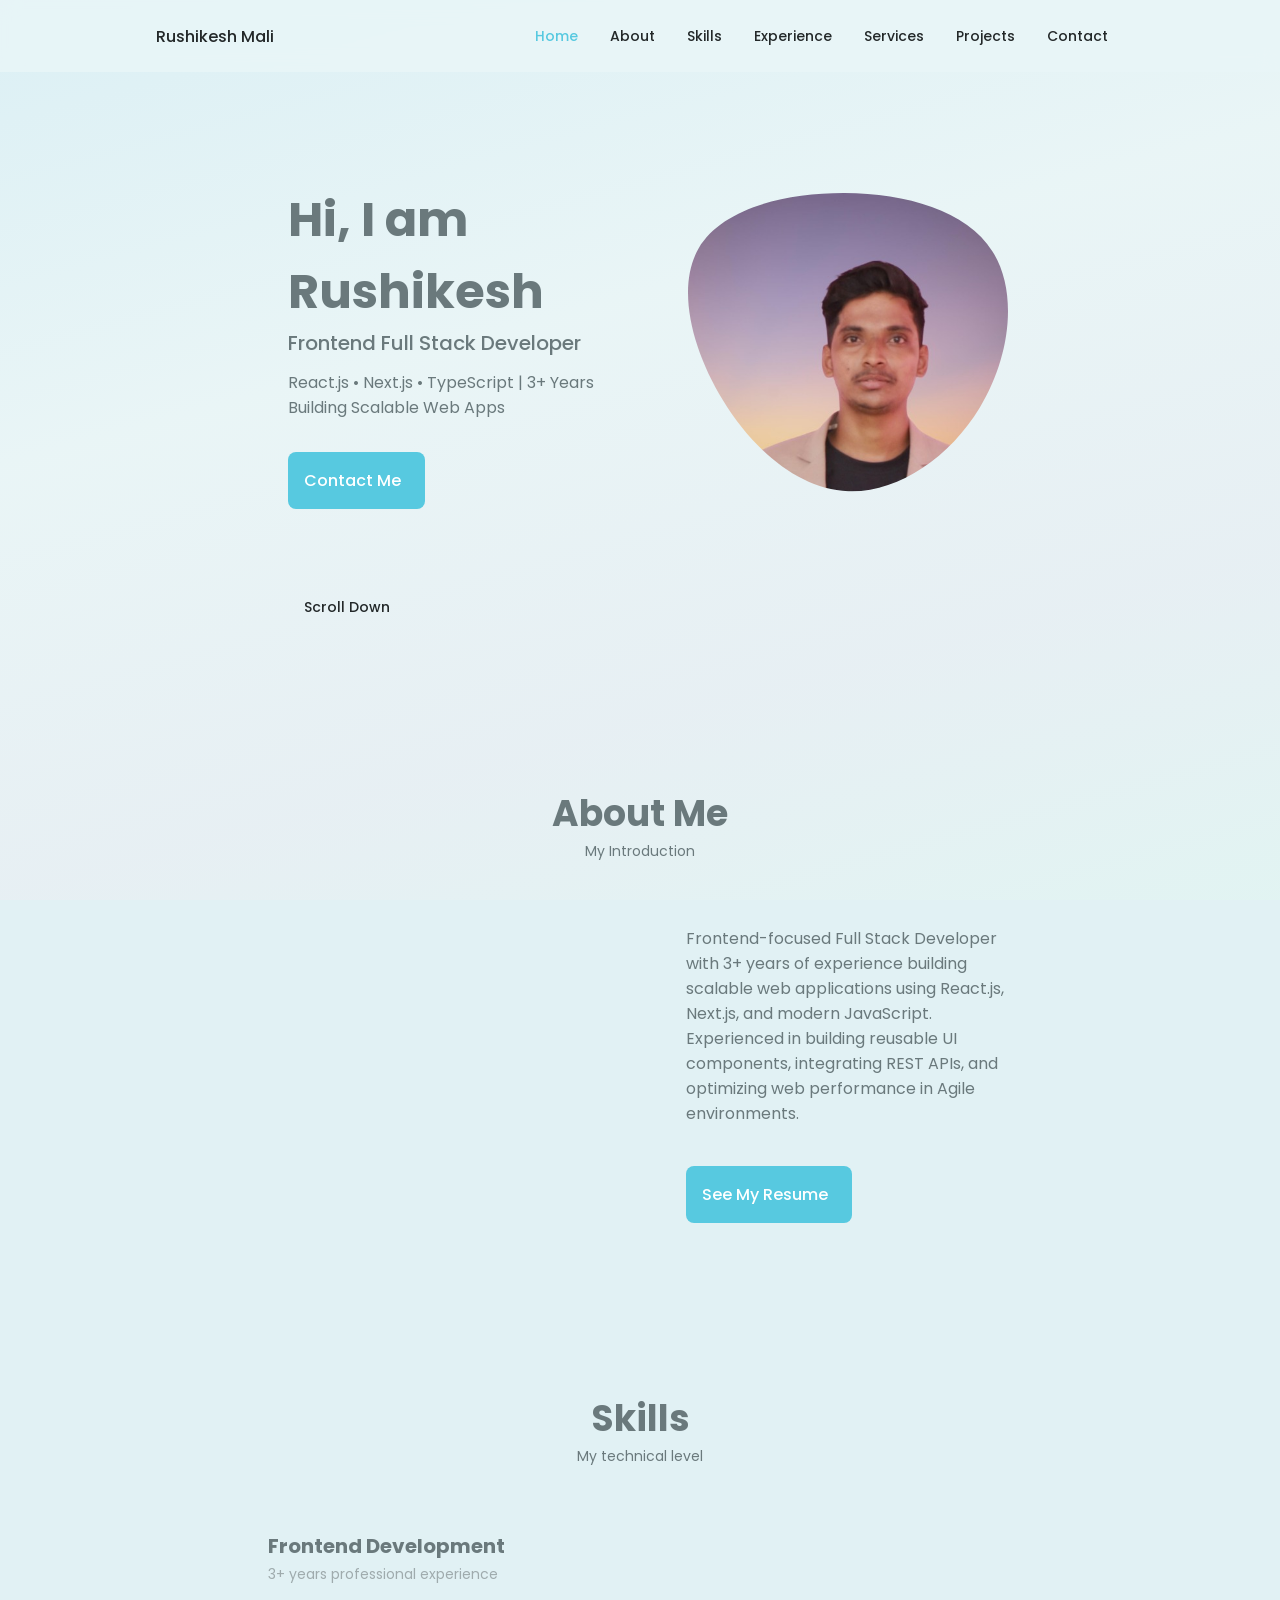
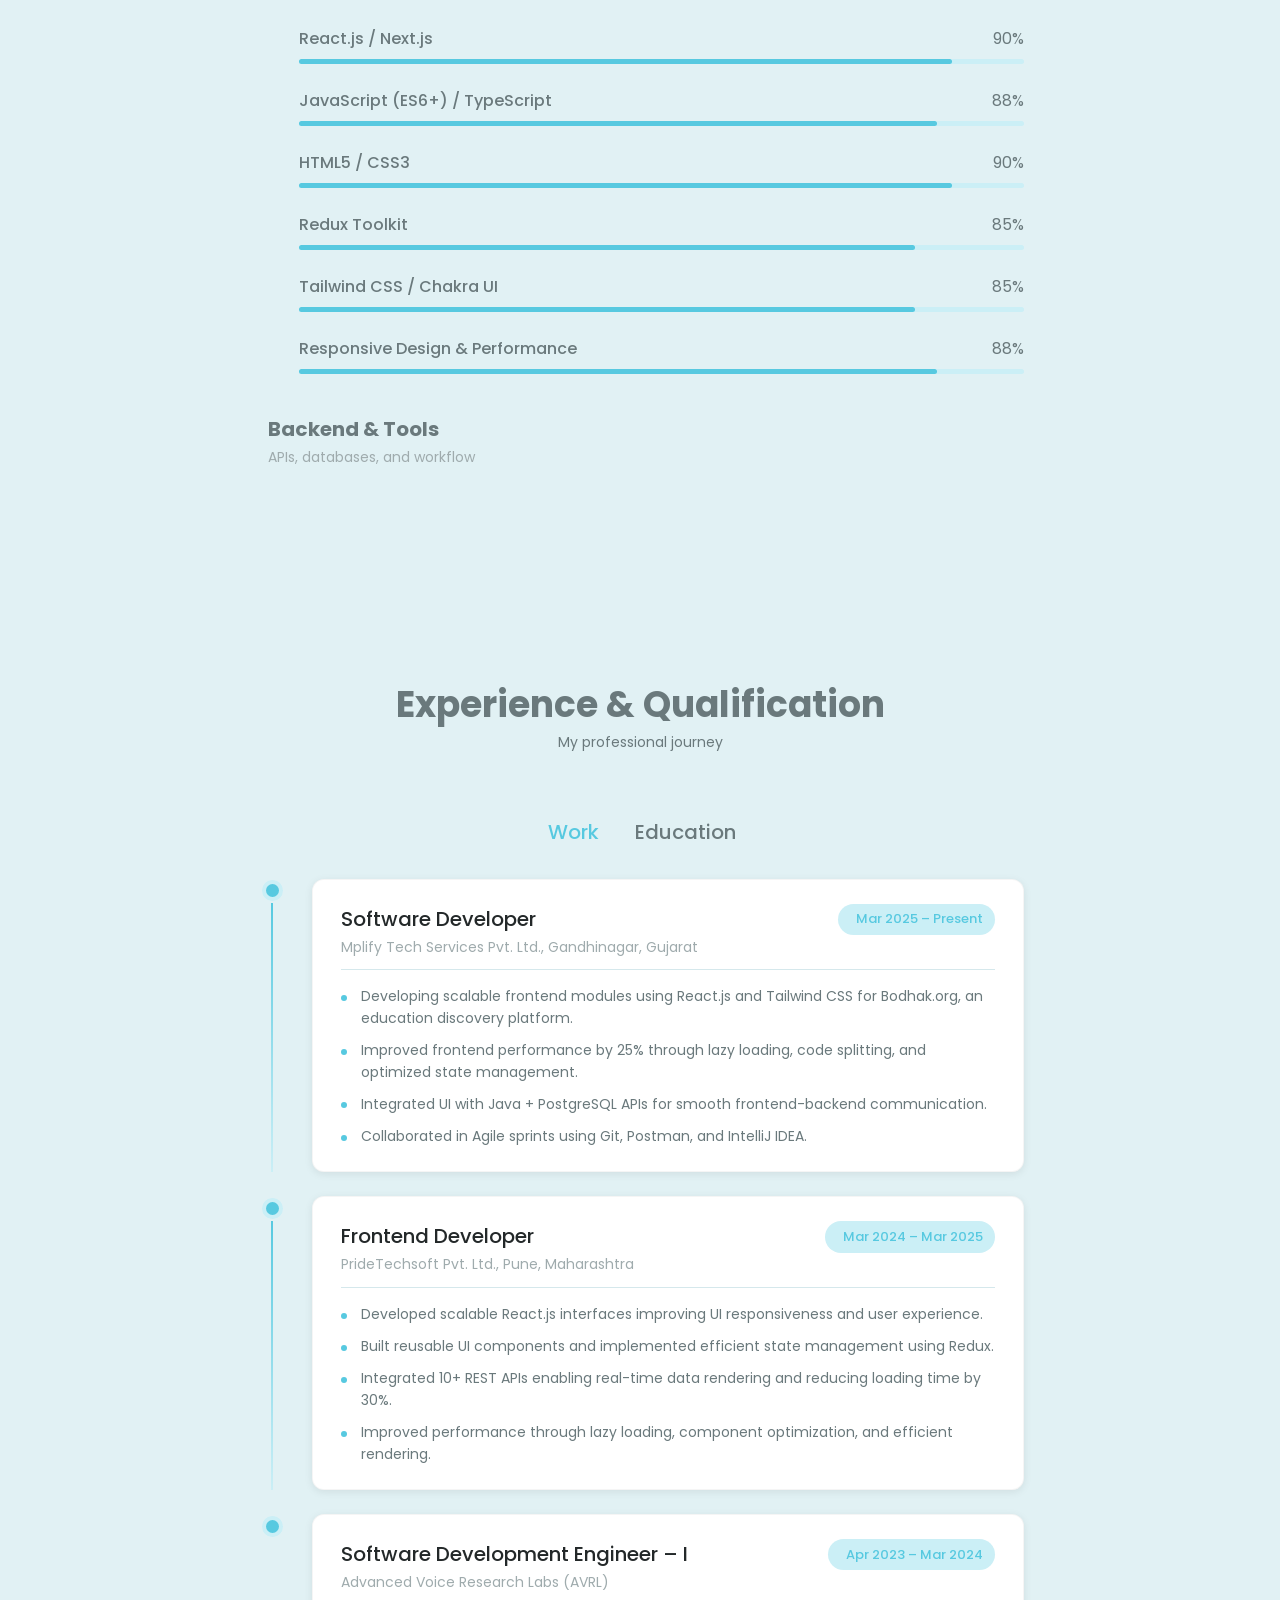
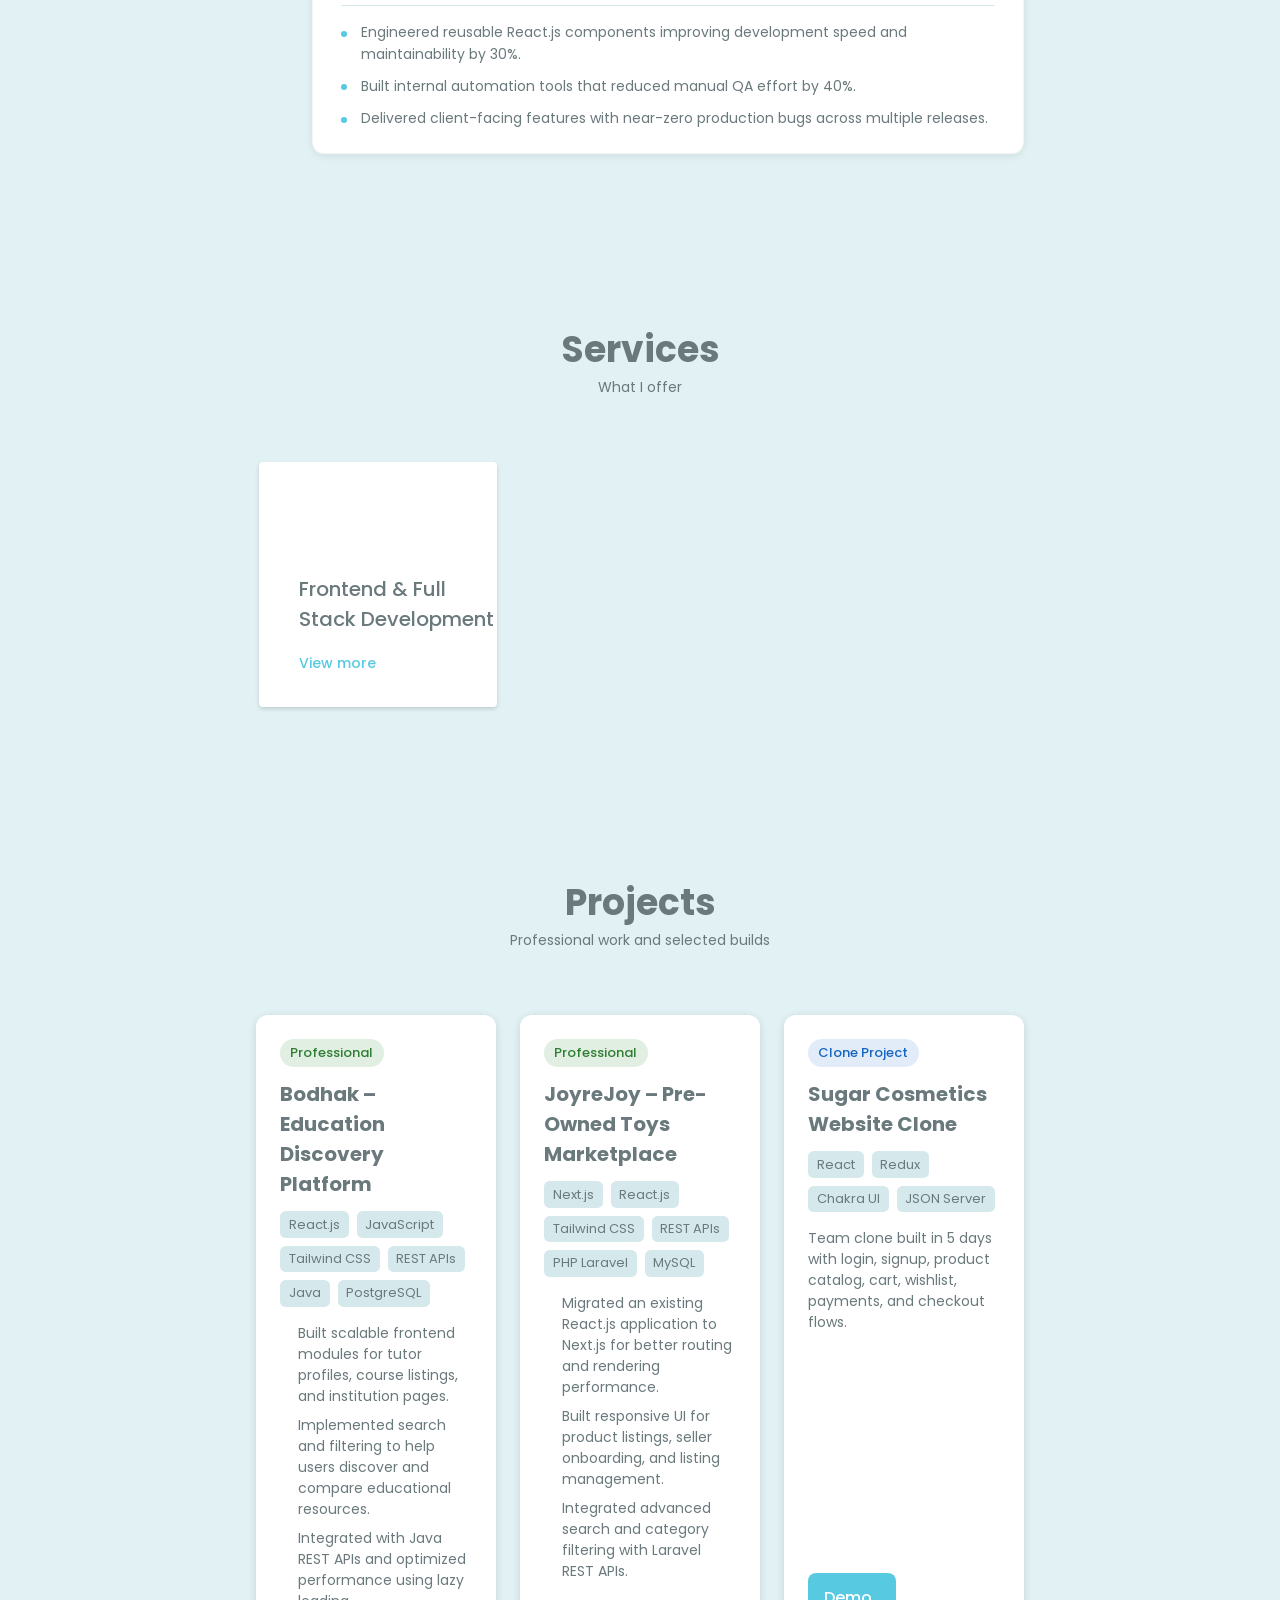
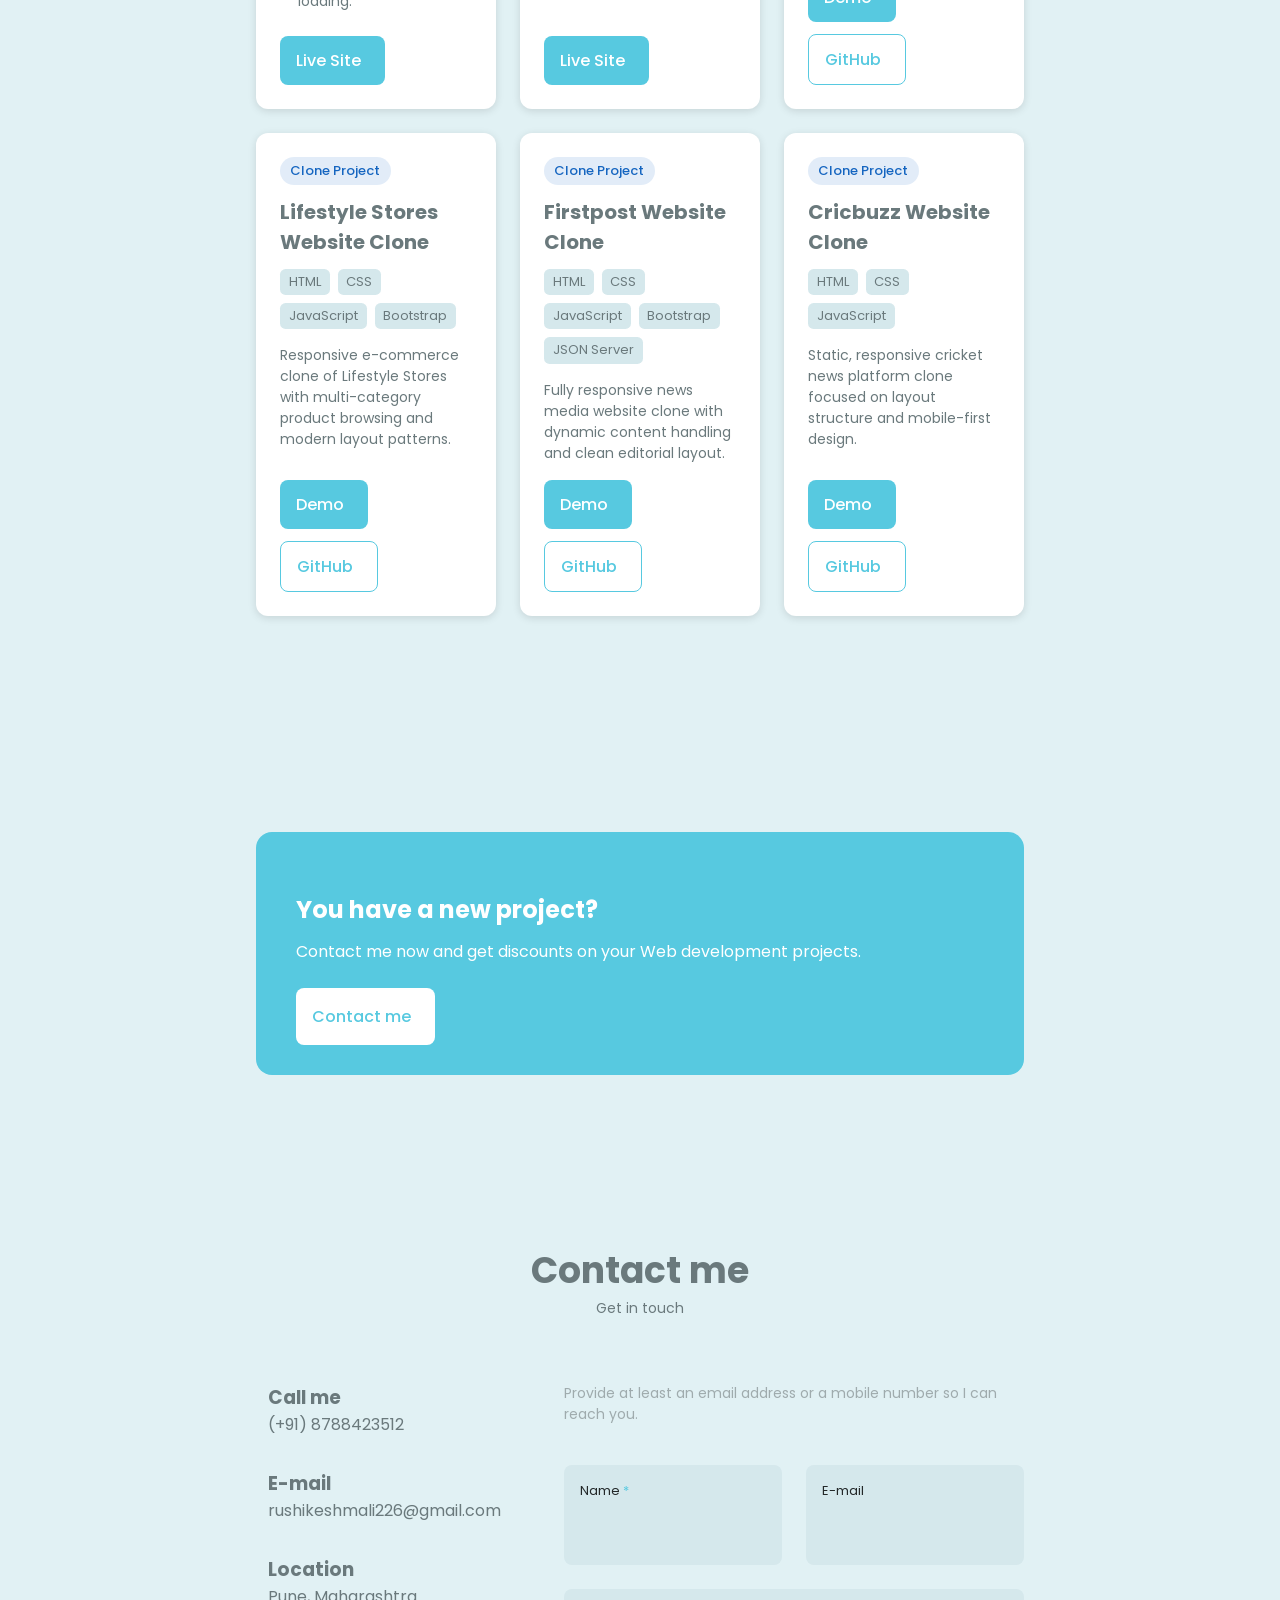
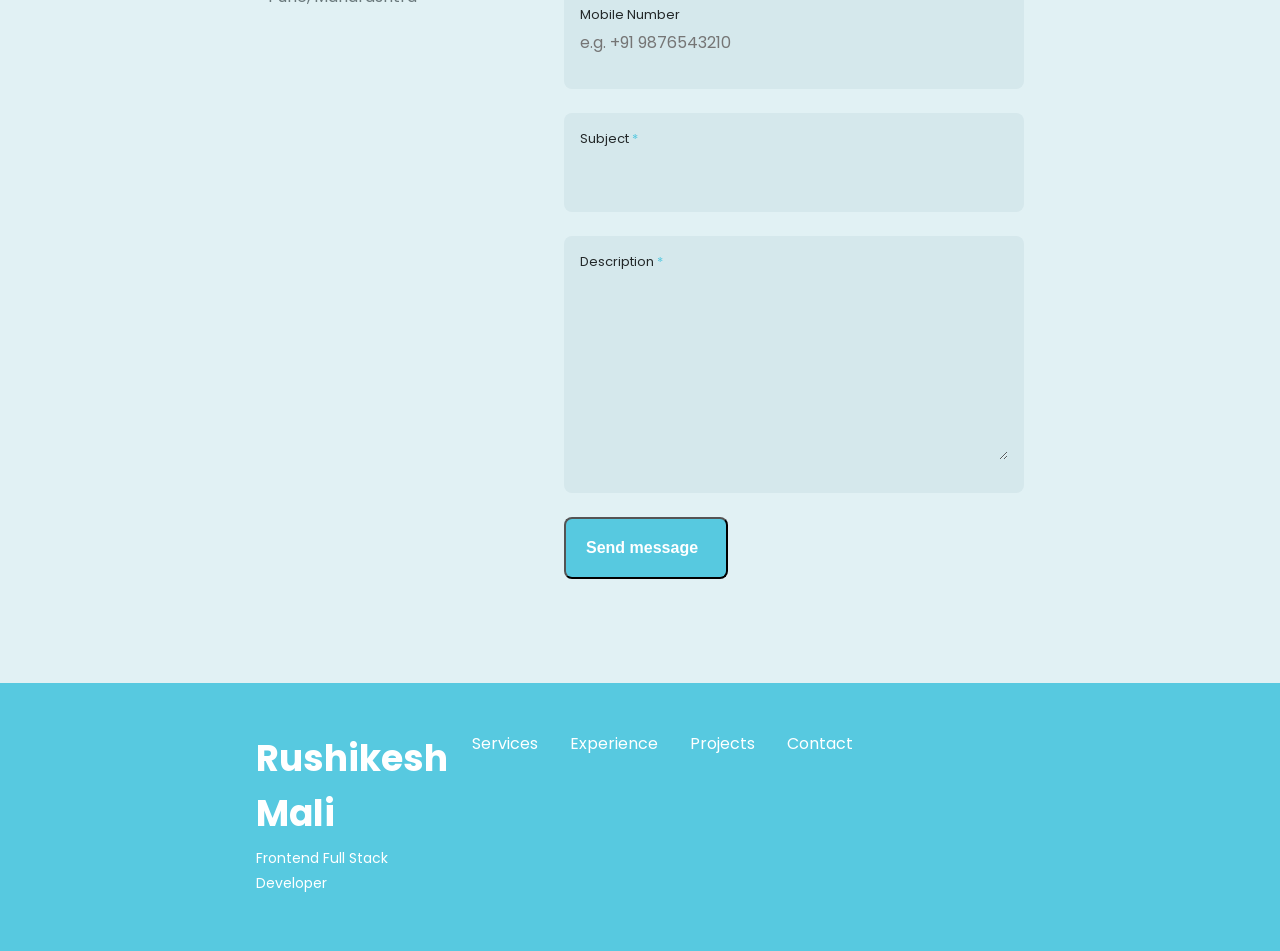
==== commit 78d2a74d: "Update resume with new experience and skills." ====
--- a/index.html
+++ b/index.html
@@ -1,486 +1,666 @@
 <!DOCTYPE html>
-    <html lang="en">
-    <head>
-        <meta charset="UTF-8">
-        <meta name="viewport" content="width=device-width, initial-scale=1.0">
-        <link rel="icon" href="./packages/images/Rushikesh_Casual.jpeg"/>
-        <!--==================== UNICONS ====================-->
-        <link rel="stylesheet" href="https://unicons.iconscout.com/release/v4.0.0/css/line.css">
-        
-        <!--==================== SWIPER CSS ====================-->
-        <link rel="stylesheet" href="./packages/css/swiper-bundle.min.css">
-        
-        <!--==================== CSS ====================-->
-        <link rel="stylesheet" href="./packages/css/styles.css">
-
-        <title>Rushikesh</title>
-    </head>
-    <body>
-        <!--==================== HEADER ====================-->
-        <header class="header" id="header">
-            <nav class="nav container">
-                <a href="#" class="nav__logo">Rushikesh Mali</a>
-                <div class="nav__menu" id="nav-menu">
-                    <ul class="nav__list grid">
-                        <li class="nav__item">
-                            <a href="#home" class="nav__link">
-                                <i class="uil uil-estate nav__icon"></i>Home
-                            </a>
-                        </li>
-                        <li class="nav__item">
-                            <a href="#about" class="nav__link">
-                                <i class="uil uil-user nav__icon"></i>About
-                            </a>
-                        </li>
-                        <li class="nav__item">
-                            <a href="#skills" class="nav__link">
-                                <i class="uil uil-file-alt nav__icon"></i>Skills
-                            </a>
-                        </li>
-                          <li class="nav__item">
-                            <a href="#services" class="nav__link">
-                                <i class="uil uil-briefcase-alt nav__icon"></i>Services
-                            </a>
-                        </li>
-                        <li class="nav__item">
-                            <a href="#portfolio" class="nav__link">
-                                <i class="uil uil-scenery nav__icon"></i>Projects                                
-                            </a>
-                        </li>
-                        <li class="nav__item">
-                            <a href="#contact" class="nav__link">
-                                <i class="uil uil-message nav__icon"></i>Contact                               
-                            </a>
-                        </li>
-                    </ul>
-                    <i class="uil uil-times nav__close" id="nav-close"></i>
-                </div>
-                <div class="nav__btns">
-                    <!-- Theme change button -->
-
-                    <i class="uil uil-moon change-theme" id="theme-button"></i>
-
-                    <div class="nav__toggle" id="nav-toggle">
-                        <i class="uil uil-apps"></i>
-                    </div>
-                </div>
-            </nav>
-        </header>
-        <!--==================== MAIN ====================-->
-        <main class="main">
-            <!--==================== HOME ====================-->
-            <section class="home section" id="home">
-                <div class="home__container container grid">
-                    <div class="home__content grid">
-                        <div class="home__social">
-                            <a href="https://www.linkedin.com/in/rushikesh-mali-56400613b/" target="_blank" class="home__social-icon">
-                                <i class="uil uil-linkedin-alt"></i>
-                            </a>
-                            <a href="https://twitter.com/rushi_m100" target="_blank" class="home__social-icon">
-                                <i class="uil uil-twitter-alt"></i>
-                            </a>
-                            <a href="https://github.com/rushikesh226" target="_blank" class="home__social-icon">
-                                <i class="uil uil-github-alt"></i>
-                            </a>
-                        </div>
-
-                        <div class="home__img">
-                            <svg class="home__blob" viewBox="0 0 200 187" xmlns="http://www.w3.org/2000/svg" xmlns:xlink="http://www.w3.org/1999/xlink">
-                                <mask id="mask0" mask-type="alpha">
-                                    <path d="M190.312 36.4879C206.582 62.1187 201.309 102.826 182.328 134.186C163.346 165.547 
+<html lang="en">
+
+<head>
+    <meta charset="UTF-8">
+    <meta name="viewport" content="width=device-width, initial-scale=1.0">
+    <link rel="icon" href="./packages/images/Rushikesh_Casual.jpeg" />
+    <!--==================== UNICONS ====================-->
+    <link rel="stylesheet" href="https://unicons.iconscout.com/release/v4.0.0/css/line.css">
+
+    <!--==================== SWIPER CSS ====================-->
+    <link rel="stylesheet" href="./packages/css/swiper-bundle.min.css">
+
+    <!--==================== CSS ====================-->
+    <link rel="stylesheet" href="./packages/css/styles.css">
+
+    <title>Rushikesh</title>
+</head>
+
+<body>
+    <!--==================== HEADER ====================-->
+    <header class="header" id="header">
+        <nav class="nav container">
+            <a href="#" class="nav__logo">Rushikesh Mali</a>
+            <div class="nav__menu" id="nav-menu">
+                <ul class="nav__list grid">
+                    <li class="nav__item">
+                        <a href="#home" class="nav__link">
+                            <i class="uil uil-estate nav__icon"></i>Home
+                        </a>
+                    </li>
+                    <li class="nav__item">
+                        <a href="#about" class="nav__link">
+                            <i class="uil uil-user nav__icon"></i>About
+                        </a>
+                    </li>
+                    <li class="nav__item">
+                        <a href="#skills" class="nav__link">
+                            <i class="uil uil-file-alt nav__icon"></i>Skills
+                        </a>
+                    </li>
+                    <li class="nav__item">
+                        <a href="#experience" class="nav__link">
+                            <i class="uil uil-briefcase nav__icon"></i>Experience
+                        </a>
+                    </li>
+                    <li class="nav__item">
+                        <a href="#services" class="nav__link">
+                            <i class="uil uil-briefcase-alt nav__icon"></i>Services
+                        </a>
+                    </li>
+                    <li class="nav__item">
+                        <a href="#portfolio" class="nav__link">
+                            <i class="uil uil-scenery nav__icon"></i>Projects
+                        </a>
+                    </li>
+                    <li class="nav__item">
+                        <a href="#contact" class="nav__link">
+                            <i class="uil uil-message nav__icon"></i>Contact
+                        </a>
+                    </li>
+                </ul>
+                <i class="uil uil-times nav__close" id="nav-close"></i>
+            </div>
+            <div class="nav__btns">
+                <!-- Theme change button -->
+
+                <i class="uil uil-moon change-theme" id="theme-button"></i>
+
+                <div class="nav__toggle" id="nav-toggle">
+                    <i class="uil uil-apps"></i>
+                </div>
+            </div>
+        </nav>
+    </header>
+    <!--==================== MAIN ====================-->
+    <main class="main">
+        <!--==================== HOME ====================-->
+        <section class="home section" id="home">
+            <div class="home__container container grid">
+                <div class="home__content grid">
+                    <div class="home__social">
+                        <a href="https://www.linkedin.com/in/rushikesh-mali-56400613b/" target="_blank"
+                            class="home__social-icon">
+                            <i class="uil uil-linkedin-alt"></i>
+                        </a>
+                        <a href="https://twitter.com/rushi_m100" target="_blank" class="home__social-icon">
+                            <i class="uil uil-twitter-alt"></i>
+                        </a>
+                        <a href="https://github.com/rushikesh226" target="_blank" class="home__social-icon">
+                            <i class="uil uil-github-alt"></i>
+                        </a>
+                    </div>
+
+                    <div class="home__img">
+                        <svg class="home__blob" viewBox="0 0 200 187" xmlns="http://www.w3.org/2000/svg"
+                            xmlns:xlink="http://www.w3.org/1999/xlink">
+                            <mask id="mask0" mask-type="alpha">
+                                <path d="M190.312 36.4879C206.582 62.1187 201.309 102.826 182.328 134.186C163.346 165.547 
                                     130.807 187.559 100.226 186.353C69.6454 185.297 41.0228 161.023 21.7403 129.362C2.45775 
                                     97.8511 -7.48481 59.1033 6.67581 34.5279C20.9871 10.1032 59.7028 -0.149132 97.9666 
-                                    0.00163737C136.23 0.303176 174.193 10.857 190.312 36.4879Z"/>
-                                </mask>
-                                <g mask="url(#mask0)">
-                                    <path d="M190.312 36.4879C206.582 62.1187 201.309 102.826 182.328 134.186C163.346 
+                                    0.00163737C136.23 0.303176 174.193 10.857 190.312 36.4879Z" />
+                            </mask>
+                            <g mask="url(#mask0)">
+                                <path d="M190.312 36.4879C206.582 62.1187 201.309 102.826 182.328 134.186C163.346 
                                     165.547 130.807 187.559 100.226 186.353C69.6454 185.297 41.0228 161.023 21.7403 
                                     129.362C2.45775 97.8511 -7.48481 59.1033 6.67581 34.5279C20.9871 10.1032 59.7028 
-                                    -0.149132 97.9666 0.00163737C136.23 0.303176 174.193 10.857 190.312 36.4879Z"/>
-                                    <image class="home__blob-img" x="" xlink:href="packages/images/Rushikesh_Img.jpg"/>
-                                </g>
-                            </svg>
-                        </div>
-
-                        <div class="home__data">
-                            <h1 class="home__title">Hi, I am Rushikesh</h1>
-                            <h3 class="home__subtitle">Front-end Web Developer</h3>
-                            <p class="home__description">React JS Developer | Enthusiast | Explorer</p>
-                            <a href="#contact" class="button button--flex home__button">
-                                Contact Me<i class="uil uil-message button__icon"></i>
-                            </a>
-                        </div>
-                    </div>
-
-                    <div class="home__scroll">
-                        <a href="#about" class="home__scroll-button button--flex">
-                            <i class="uil uil-mouse-alt home__scroll-mouse"></i>
-                            <span class="home__scroll-name">Scroll Down</span>
-                            <i class="uil uil-arrow-down home__scroll-arrow"></i>
-                        </a>
-                    </div>
-                </div>
-            </section>
-
-            <!--==================== ABOUT ====================-->
-            <section class="about section" id="about">
-                <h2 class="section__title">About Me</h2>
-                <span class="section__subtitle">My Introduction</span>
-
-                <div class="about__container container grid">
-                    <img src="https://camo.githubusercontent.com/b11e7b61bd4e5d72e7203a32b84c726e0ca3a53daac1af266ed17cb1069664f6/68747470733a2f2f692e70696e696d672e636f6d2f6f726967696e616c732f38312f31372f38622f38313137386234376138353938663063383163343739396632636464343035372e676966" alt="" class="about__img">
-                    <div class="about__data">
-                        <p class="about__description">
-                            React JS Developer, with extensive knowledge, 
-                            working on upskilling myself. 
-                        </p>
-                        <div class="about__buttons">
-                            <a target="_blank" href="packages/resume/Rushikesh-Mali-Resume.pdf" class="button button--flex">
-                                See My Resume<i class="uil uil-download-alt button__icon"></i>
-                            </a>
-                        </div>
-                    </div>
-                </div>
-            </section>
-
-            <!--==================== SKILLS ====================-->
-            <section class="skills section" id="skills">
-                <h2 class="section__title">Skills</h2>
-                <span class="section__subtitle">My technical level</span>
-
-                <div class="skills__container container grid">
-                    <div>
-                         <!--==================== SKILL-1 ====================-->
-                        <div class="skills__content skills__open">
-                            <div class="skills__header">
-                                <i class="uil uil-analytics skills__icon"></i>
-                               <div>
-                                   <h1 class="skills__title">Full Stack Web Developer</h1>
-                                   <span class="skills__subtitle">Fresher</span>
-                               </div>
-
-                               <i class="uil uil-angle-down skills__arrow"></i>
-                            </div>
-                            <div class="skills__list grid">
-                                <div class="skills__data">
-                                    <div class="skills__titles">
-                                        <h3 class="skills__name">HTML</h3>
-                                        <span class="skills__number">80%</span>
-                                    </div>
-                                    <div class="skills__bar">
-                                        <span class="skills__percentage skills__python"></span>
-                                    </div>
-                                </div>
-                               <div class="skills__data">
-                                   <div class="skills__titles">
-                                       <h3 class="skills__name">CSS</h3>
-                                       <span class="skills__number">80%</span>
-                                   </div>
-                                   <div class="skills__bar">
-                                       <span class="skills__percentage skills__tab"></span>
-                                   </div>
-                               </div>
-                               <div class="skills__data">
-                                   <div class="skills__titles">
-                                       <h3 class="skills__name">JavaScript</h3>
-                                       <span class="skills__number">80%</span>
-                                   </div>
-                                   <div class="skills__bar">
-                                       <span class="skills__percentage skills__sql"></span>
-                                   </div>
-                               </div>
-                               <div class="skills__data">
-                                <div class="skills__titles">
-                                    <h3 class="skills__name">React JS</h3>
-                                    <span class="skills__number">80%</span>
-                                </div>
-                                <div class="skills__bar">
-                                    <span class="skills__percentage skills__sql"></span>
-                                </div>
-                            </div>
-                               <div class="skills__data">
-                                   <div class="skills__titles">
-                                       <h3 class="skills__name">Chakra UI</h3>
-                                       <span class="skills__number">70%</span>
-                                   </div>
-                                   <div class="skills__bar">
-                                       <span class="skills__percentage skills__google"></span>
-                                   </div>
-                               </div>
-                               <div class="skills__data">
-                                <div class="skills__titles">
-                                    <h3 class="skills__name">Data Structures & Algorithms</h3>
-                                    <span class="skills__number">70%</span>
-                                </div>
-                                <div class="skills__bar">
-                                    <span class="skills__percentage skills__sql"></span>
-                                </div>
-                            </div>
-                            </div>
-                        </div>
-                    </div>
-
-                    <div>
-                    </div>
-                </div>
-            </section>
-
-              <!--==================== QUALIFICATION ====================-->
-        <section class="qualification__section">
-            <h2 class="section__title">Qualification</h2>
-            <span class="section__subtitle">My personal journey</span>
+                                    -0.149132 97.9666 0.00163737C136.23 0.303176 174.193 10.857 190.312 36.4879Z" />
+                                <image class="home__blob-img" x="" xlink:href="packages/images/Rushikesh_Img.jpg" />
+                            </g>
+                        </svg>
+                    </div>
+
+                    <div class="home__data">
+                        <h1 class="home__title">Hi, I am Rushikesh</h1>
+                        <h3 class="home__subtitle">Frontend Full Stack Developer</h3>
+                        <p class="home__description">React.js • Next.js • TypeScript | 3+ Years Building Scalable Web Apps</p>
+                        <a href="#contact" class="button button--flex home__button">
+                            Contact Me<i class="uil uil-message button__icon"></i>
+                        </a>
+                    </div>
+                </div>
+
+                <div class="home__scroll">
+                    <a href="#about" class="home__scroll-button button--flex">
+                        <i class="uil uil-mouse-alt home__scroll-mouse"></i>
+                        <span class="home__scroll-name">Scroll Down</span>
+                        <i class="uil uil-arrow-down home__scroll-arrow"></i>
+                    </a>
+                </div>
+            </div>
+        </section>
+
+        <!--==================== ABOUT ====================-->
+        <section class="about section" id="about">
+            <h2 class="section__title">About Me</h2>
+            <span class="section__subtitle">My Introduction</span>
+
+            <div class="about__container container grid">
+                <img src="https://camo.githubusercontent.com/b11e7b61bd4e5d72e7203a32b84c726e0ca3a53daac1af266ed17cb1069664f6/68747470733a2f2f692e70696e696d672e636f6d2f6f726967696e616c732f38312f31372f38622f38313137386234376138353938663063383163343739396632636464343035372e676966"
+                    alt="" class="about__img">
+                <div class="about__data">
+                    <p class="about__description">
+                        Frontend-focused Full Stack Developer with 3+ years of experience building scalable
+                        web applications using React.js, Next.js, and modern JavaScript. Experienced in building
+                        reusable UI components, integrating REST APIs, and optimizing web performance in Agile environments.
+                    </p>
+                    <div class="about__buttons">
+                        <a target="_blank" href="packages/resume/Rushikesh_Mali_Resume.pdf" class="button button--flex">
+                            See My Resume<i class="uil uil-download-alt button__icon"></i>
+                        </a>
+                    </div>
+                </div>
+            </div>
+        </section>
+
+        <!--==================== SKILLS ====================-->
+        <section class="skills section" id="skills">
+            <h2 class="section__title">Skills</h2>
+            <span class="section__subtitle">My technical level</span>
+
+            <div class="skills__container container grid">
+                <div>
+                    <div class="skills__content skills__open">
+                        <div class="skills__header">
+                            <i class="uil uil-brackets-curly skills__icon"></i>
+                            <div>
+                                <h1 class="skills__title">Frontend Development</h1>
+                                <span class="skills__subtitle">3+ years professional experience</span>
+                            </div>
+                            <i class="uil uil-angle-down skills__arrow"></i>
+                        </div>
+                        <div class="skills__list grid">
+                            <div class="skills__data">
+                                <div class="skills__titles">
+                                    <h3 class="skills__name">React.js / Next.js</h3>
+                                    <span class="skills__number">90%</span>
+                                </div>
+                                <div class="skills__bar">
+                                    <span class="skills__percentage skills__react"></span>
+                                </div>
+                            </div>
+                            <div class="skills__data">
+                                <div class="skills__titles">
+                                    <h3 class="skills__name">JavaScript (ES6+) / TypeScript</h3>
+                                    <span class="skills__number">88%</span>
+                                </div>
+                                <div class="skills__bar">
+                                    <span class="skills__percentage skills__javascript"></span>
+                                </div>
+                            </div>
+                            <div class="skills__data">
+                                <div class="skills__titles">
+                                    <h3 class="skills__name">HTML5 / CSS3</h3>
+                                    <span class="skills__number">90%</span>
+                                </div>
+                                <div class="skills__bar">
+                                    <span class="skills__percentage skills__html"></span>
+                                </div>
+                            </div>
+                            <div class="skills__data">
+                                <div class="skills__titles">
+                                    <h3 class="skills__name">Redux Toolkit</h3>
+                                    <span class="skills__number">85%</span>
+                                </div>
+                                <div class="skills__bar">
+                                    <span class="skills__percentage skills__redux"></span>
+                                </div>
+                            </div>
+                            <div class="skills__data">
+                                <div class="skills__titles">
+                                    <h3 class="skills__name">Tailwind CSS / Chakra UI</h3>
+                                    <span class="skills__number">85%</span>
+                                </div>
+                                <div class="skills__bar">
+                                    <span class="skills__percentage skills__tailwind"></span>
+                                </div>
+                            </div>
+                            <div class="skills__data">
+                                <div class="skills__titles">
+                                    <h3 class="skills__name">Responsive Design & Performance</h3>
+                                    <span class="skills__number">88%</span>
+                                </div>
+                                <div class="skills__bar">
+                                    <span class="skills__percentage skills__performance"></span>
+                                </div>
+                            </div>
+                        </div>
+                    </div>
+                </div>
+
+                <div>
+                    <div class="skills__content skills__close">
+                        <div class="skills__header">
+                            <i class="uil uil-server-network skills__icon"></i>
+                            <div>
+                                <h1 class="skills__title">Backend & Tools</h1>
+                                <span class="skills__subtitle">APIs, databases, and workflow</span>
+                            </div>
+                            <i class="uil uil-angle-down skills__arrow"></i>
+                        </div>
+                        <div class="skills__list grid">
+                            <div class="skills__data">
+                                <div class="skills__titles">
+                                    <h3 class="skills__name">REST API Integration</h3>
+                                    <span class="skills__number">88%</span>
+                                </div>
+                                <div class="skills__bar">
+                                    <span class="skills__percentage skills__api"></span>
+                                </div>
+                            </div>
+                            <div class="skills__data">
+                                <div class="skills__titles">
+                                    <h3 class="skills__name">Node.js / Express.js</h3>
+                                    <span class="skills__number">75%</span>
+                                </div>
+                                <div class="skills__bar">
+                                    <span class="skills__percentage skills__node"></span>
+                                </div>
+                            </div>
+                            <div class="skills__data">
+                                <div class="skills__titles">
+                                    <h3 class="skills__name">MongoDB / PostgreSQL / MySQL</h3>
+                                    <span class="skills__number">78%</span>
+                                </div>
+                                <div class="skills__bar">
+                                    <span class="skills__percentage skills__database"></span>
+                                </div>
+                            </div>
+                            <div class="skills__data">
+                                <div class="skills__titles">
+                                    <h3 class="skills__name">Git / GitHub</h3>
+                                    <span class="skills__number">90%</span>
+                                </div>
+                                <div class="skills__bar">
+                                    <span class="skills__percentage skills__git"></span>
+                                </div>
+                            </div>
+                            <div class="skills__data">
+                                <div class="skills__titles">
+                                    <h3 class="skills__name">Agile Development</h3>
+                                    <span class="skills__number">85%</span>
+                                </div>
+                                <div class="skills__bar">
+                                    <span class="skills__percentage skills__agile"></span>
+                                </div>
+                            </div>
+                            <div class="skills__data">
+                                <div class="skills__titles">
+                                    <h3 class="skills__name">Postman / VS Code</h3>
+                                    <span class="skills__number">88%</span>
+                                </div>
+                                <div class="skills__bar">
+                                    <span class="skills__percentage skills__tools"></span>
+                                </div>
+                            </div>
+                        </div>
+                    </div>
+                </div>
+            </div>
+        </section>
+
+        <!--==================== EXPERIENCE & QUALIFICATION ====================-->
+        <section class="qualification__section section" id="experience">
+            <h2 class="section__title">Experience & Qualification</h2>
+            <span class="section__subtitle">My professional journey</span>
 
             <div class="qualification__container container">
                 <div class="qualification__tabs">
-                    <div class="qualification__button button--flex qualification__active" data-target='#education'>
+                    <div class="qualification__button button--flex qualification__active" data-target="#work">
+                        <i class="uil uil-briefcase-alt qualification__icon"></i>
+                        Work
+                    </div>
+                    <div class="qualification__button button--flex" data-target="#education">
                         <i class="uil uil-graduation-cap qualification__icon"></i>
                         Education
                     </div>
                 </div>
 
                 <div class="qualification__sections">
-            <!--==================== QUALIFICATION CONTENT 1 ====================-->
-            <div class="qualification__content qualification__active" data-content id="education">
-             <!--==================== QUALIFICATION 1 ====================--> 
-             <div class="qualification__data">
-                 <div>
-                     <h3 class="qualification__title">Full Stack Web Developer Course</h3>
-                     <span class="qualification__subtitle">Masai School Bangalore</span>
-                     <div class="qualification__calendar">
-                        <i class="uil uil-calendar-alt"></i>
-                        Aug 2022 - Feb 2023
-                     </div>
-                     
-                 </div>
-                    
-                 <div>
-                     <span class="qualification__rounder"></span>
-                     <span class="qualification__line"></span>
-                 </div>
-             </div>
-             
-             <!--==================== QUALIFICATION 2 ====================--> 
-             <div class="qualification__data">
-                <div></div>
-                <div>
-                   <span class="qualification__rounder"></span>
-                   <span class="qualification__line"></span>
-                </div>
-
-                <div>
-                    <h3 class="qualification__title">BE Mechanical</h3>
-                    <span class="qualification__subtitle">Modern Education Society's College Of Engineering Pune</span>
-                    <div class="qualification__calendar">
-                        <b>CGPA : 8.32</b>
-                     </div>
-                    <div class="qualification__calendar">
-                       <i class="uil uil-calendar-alt"></i>
-                       August 2022
-                    </div>
-                </div>
-            </div> 
-
-            <!--==================== QUALIFICATION 3 ====================--> 
-            <div class="qualification__data">
-                <div>
-                    <h3 class="qualification__title">HSC</h3>
-                    <span class="qualification__subtitle">Rajaram Junior College Pandharpur</span>
-                    <div class="qualification__calendar">
-                       <b> 66.31%</b>
-                     </div>
-                    <div class="qualification__calendar">
-                       <i class="uil uil-calendar-alt"></i>
-                       2016
-                    </div>
-                </div>
-
-                <div>
-                    <span class="qualification__rounder"></span>
-                    <span class="qualification__line"></span>
-                </div>
-            </div> 
-
-            <!--==================== QUALIFICATION 4 ====================--> 
-            <div class="qualification__data">
-                <div></div>
-                <div>
-                    <span class="qualification__rounder"></span>
-                   <!-- <span class="qualification__line"></span> -->
-                </div>
-
-                <div>
-                    <h3 class="qualification__title">SSC</h3>
-                    <span class="qualification__subtitle">DHK Prashala Pandharpur</span>
-                    <div class="qualification__calendar">
-                        <b>89.60%</b>
-                     </div>
-                    <div class="qualification__calendar">
-                       <i class="uil uil-calendar-alt"></i>
-                       June 2013 - March 2014
-                    </div>
-                </div>
-
-                
-            </div>
-            </div>           
-               </div>
+                    <!--==================== WORK EXPERIENCE ====================-->
+                    <div class="qualification__content qualification__active experience__content" data-content id="work">
+                        <div class="experience__timeline">
+                            <article class="experience__card">
+                                <div class="experience__marker">
+                                    <span class="experience__dot"></span>
+                                    <span class="experience__line"></span>
+                                </div>
+                                <div class="experience__body">
+                                    <div class="experience__header">
+                                        <div class="experience__meta">
+                                            <h3 class="experience__title">Software Developer</h3>
+                                            <span class="experience__company">Mplify Tech Services Pvt. Ltd., Gandhinagar, Gujarat</span>
+                                        </div>
+                                        <span class="experience__date">
+                                            <i class="uil uil-calendar-alt"></i>
+                                            Mar 2025 – Present
+                                        </span>
+                                    </div>
+                                    <ul class="experience__bullets">
+                                        <li>Developing scalable frontend modules using React.js and Tailwind CSS for Bodhak.org, an education discovery platform.</li>
+                                        <li>Improved frontend performance by 25% through lazy loading, code splitting, and optimized state management.</li>
+                                        <li>Integrated UI with Java + PostgreSQL APIs for smooth frontend-backend communication.</li>
+                                        <li>Collaborated in Agile sprints using Git, Postman, and IntelliJ IDEA.</li>
+                                    </ul>
+                                </div>
+                            </article>
+
+                            <article class="experience__card">
+                                <div class="experience__marker">
+                                    <span class="experience__dot"></span>
+                                    <span class="experience__line"></span>
+                                </div>
+                                <div class="experience__body">
+                                    <div class="experience__header">
+                                        <div class="experience__meta">
+                                            <h3 class="experience__title">Frontend Developer</h3>
+                                            <span class="experience__company">PrideTechsoft Pvt. Ltd., Pune, Maharashtra</span>
+                                        </div>
+                                        <span class="experience__date">
+                                            <i class="uil uil-calendar-alt"></i>
+                                            Mar 2024 – Mar 2025
+                                        </span>
+                                    </div>
+                                    <ul class="experience__bullets">
+                                        <li>Developed scalable React.js interfaces improving UI responsiveness and user experience.</li>
+                                        <li>Built reusable UI components and implemented efficient state management using Redux.</li>
+                                        <li>Integrated 10+ REST APIs enabling real-time data rendering and reducing loading time by 30%.</li>
+                                        <li>Improved performance through lazy loading, component optimization, and efficient rendering.</li>
+                                    </ul>
+                                </div>
+                            </article>
+
+                            <article class="experience__card experience__card--last">
+                                <div class="experience__marker">
+                                    <span class="experience__dot"></span>
+                                </div>
+                                <div class="experience__body">
+                                    <div class="experience__header">
+                                        <div class="experience__meta">
+                                            <h3 class="experience__title">Software Development Engineer – I</h3>
+                                            <span class="experience__company">Advanced Voice Research Labs (AVRL)</span>
+                                        </div>
+                                        <span class="experience__date">
+                                            <i class="uil uil-calendar-alt"></i>
+                                            Apr 2023 – Mar 2024
+                                        </span>
+                                    </div>
+                                    <ul class="experience__bullets">
+                                        <li>Engineered reusable React.js components improving development speed and maintainability by 30%.</li>
+                                        <li>Built internal automation tools that reduced manual QA effort by 40%.</li>
+                                        <li>Delivered client-facing features with near-zero production bugs across multiple releases.</li>
+                                    </ul>
+                                </div>
+                            </article>
+                        </div>
+                    </div>
+
+                    <!--==================== EDUCATION ====================-->
+                    <div class="qualification__content" data-content id="education">
+                        <div class="qualification__data">
+                            <div>
+                                <h3 class="qualification__title">Bachelor of Engineering (Mechanical)</h3>
+                                <span class="qualification__subtitle">Modern Education Society's College of Engineering, Pune</span>
+                                <div class="qualification__calendar">
+                                    <b>CGPA: 7.79</b>
+                                </div>
+                            </div>
+                            <div>
+                                <span class="qualification__rounder"></span>
+                                <span class="qualification__line"></span>
+                            </div>
+                        </div>
+
+                        <div class="qualification__data">
+                            <div></div>
+                            <div>
+                                <span class="qualification__rounder"></span>
+                                <span class="qualification__line"></span>
+                            </div>
+                            <div>
+                                <h3 class="qualification__title">Full Stack Web Development Program</h3>
+                                <span class="qualification__subtitle">Masai School, Bengaluru</span>
+                                <div class="qualification__calendar">
+                                    <i class="uil uil-calendar-alt"></i>
+                                    Aug 2022 – Feb 2023
+                                </div>
+                            </div>
+                        </div>
+
+                        <div class="qualification__data">
+                            <div>
+                                <h3 class="qualification__title">Higher Secondary Certificate (HSC)</h3>
+                                <span class="qualification__subtitle">Rajaram Junior College, Pandharpur</span>
+                                <div class="qualification__calendar">
+                                    <b>66.31%</b>
+                                </div>
+                            </div>
+                            <div>
+                                <span class="qualification__rounder"></span>
+                                <span class="qualification__line"></span>
+                            </div>
+                        </div>
+
+                        <div class="qualification__data">
+                            <div></div>
+                            <div>
+                                <span class="qualification__rounder"></span>
+                            </div>
+                            <div>
+                                <h3 class="qualification__title">Secondary School Certificate (SSC)</h3>
+                                <span class="qualification__subtitle">DHK Prashala, Pandharpur</span>
+                                <div class="qualification__calendar">
+                                    <b>89.60%</b>
+                                </div>
+                            </div>
+                        </div>
+
+                        <div class="qualification__data qualification__data--cert">
+                            <div>
+                                <h3 class="qualification__title">Certifications</h3>
+                                <ul class="qualification__bullets">
+                                    <li>Full Stack Web Development – Masai School</li>
+                                </ul>
+                            </div>
+                        </div>
+                    </div>
+                </div>
             </div>
         </section>
-    
+
         <!--==================== SERVICES ====================-->
         <section class="services section" id="services">
             <h2 class="section__title">Services</h2>
             <span class="section__subtitle">What I offer</span>
 
             <div class="services__container container grid">
-        <!--==================== SERVICES 1 ====================-->  
-        <div class="services__content">
-            <div>
-                <i class="uil uil-arrow services__icon"></i>
-                <h3 class="services__title">Full Stack Web Developer<br></h3>
-            </div>
-            <span class="button button--flex button--small button--link services__button">
-                View more
-                <i class="uil uil-arrow-right button__icon"></i>
-            </span>
-
-            <div class="services__modal">
-                <div class="services__modal-content">
-                    <h4 class="services__modal-title">Web  Developer<br></h4>
-                    <i class="uil uil-times services__modal-close"></i>
-
-                    <ul class="services__modal-services grid">
-                        <li class="services__modal-service">
-                            <i class="uil uil-check-circle services__modal-icon"></i>
-                            <p>I develop the user interface.</p>
-                        </li>
-
-                        <li class="services__modal-service">
-                            <i class="uil uil-check-circle services__modal-icon"></i>
-                            <p>Webpage development.</p>
-                        </li>
-
-                        <li class="services__modal-service">
-                            <i class="uil uil-check-circle services__modal-icon"></i>
-                            <p>I create Ux element interactions.</p>
-                        </li>
-
-                        <li class="services__modal-service">
-                            <i class="uil uil-check-circle services__modal-icon"></i>
-                            <p>Well trained in React JS.</p>
-                        </li>
-                    </ul>
-                </div>
-            </div>
-        </div> 
-  
-       
-        </div>
+                <!--==================== SERVICES 1 ====================-->
+                <div class="services__content">
+                    <div>
+                        <i class="uil uil-arrow services__icon"></i>
+                        <h3 class="services__title">Frontend & Full Stack Development</h3>
+                    </div>
+                    <span class="button button--flex button--small button--link services__button">
+                        View more
+                        <i class="uil uil-arrow-right button__icon"></i>
+                    </span>
+
+                    <div class="services__modal">
+                        <div class="services__modal-content">
+                            <h4 class="services__modal-title">Web Developer</h4>
+                            <i class="uil uil-times services__modal-close"></i>
+
+                            <ul class="services__modal-services grid">
+                                <li class="services__modal-service">
+                                    <i class="uil uil-check-circle services__modal-icon"></i>
+                                    <p>React.js and Next.js frontend development with reusable components.</p>
+                                </li>
+
+                                <li class="services__modal-service">
+                                    <i class="uil uil-check-circle services__modal-icon"></i>
+                                    <p>REST API integration and responsive, performance-optimized UIs.</p>
+                                </li>
+
+                                <li class="services__modal-service">
+                                    <i class="uil uil-check-circle services__modal-icon"></i>
+                                    <p>State management with Redux Toolkit and modern CSS frameworks.</p>
+                                </li>
+
+                                <li class="services__modal-service">
+                                    <i class="uil uil-check-circle services__modal-icon"></i>
+                                    <p>Agile delivery with clean code and cross-functional collaboration.</p>
+                                </li>
+                            </ul>
+                        </div>
+                    </div>
+                </div>
+
+
+            </div>
         </section>
         <!--==================== PORTFOLIO ====================-->
         <section class="portfolio section" id="portfolio">
-
             <h2 class="section__title">Projects</h2>
-            <span class="section__subtitle">Most recent works</span>
-
-            <div class="portfolio__container container swiper-container">
-                <div class="swiper-wrapper">
-        <!--==================== PORTFOLIO 1 ====================-->
-
-        <div class="portfolio__content grid swiper-slide">
-            <img src="./packages/images/Sugar Cosmetics Home.png" alt="" class="portfolio__img">
-
-            <div class="portfolio_">
-                <h3 class="portfolio__title">Sugar Cosmetics Website Clone</h3>
-                <p style="color: white;"> <b>Tech Stacks :</b> <span>React, Redux, React-Redux, Chakra UI, JSON Server, Render</span></p>
-                <p class="portfolio__description">Built the clone of Sugar Cosmetics along with the team of 4 members with in 5 days. Functionality - Login, Signup, Landing Page, Products Page, Add To cart, Wishlist, Payments and Checkout</p>
-                <a href="https://sugar-cosmetics-clone-masai-1.netlify.app/" class="button button--flex button--small portfolio__button" target="_blank">
-                    Demo
-                    <i class="uil uil-arrow-right button__icon"></i>
-                </a>
-                <a href="https://github.com/rushikesh226/Sugar-Cosmetics-Clone" class="button button--flex button--small portfolio__button" target="_blank">
-                    Github
-                    <i class="uil uil-arrow-right button__icon"></i>
-                </a>
-            </div>
-        </div>
-
- <!--==================== PORTFOLIO 2 ====================-->
-        
-            <div class="portfolio__content grid swiper-slide">
-                <img src="./packages/images/Lifestyle Homepage.png" alt="" class="portfolio__img">
-
-                <div class="portfolio_">
+            <span class="section__subtitle">Professional work and selected builds</span>
+
+            <div class="portfolio__grid container grid">
+                <article class="portfolio__card">
+                    <span class="portfolio__badge portfolio__badge--professional">Professional</span>
+                    <h3 class="portfolio__title">Bodhak – Education Discovery Platform</h3>
+                    <div class="portfolio__tags">
+                        <span class="portfolio__tag">React.js</span>
+                        <span class="portfolio__tag">JavaScript</span>
+                        <span class="portfolio__tag">Tailwind CSS</span>
+                        <span class="portfolio__tag">REST APIs</span>
+                        <span class="portfolio__tag">Java</span>
+                        <span class="portfolio__tag">PostgreSQL</span>
+                    </div>
+                    <ul class="portfolio__highlights">
+                        <li>Built scalable frontend modules for tutor profiles, course listings, and institution pages.</li>
+                        <li>Implemented search and filtering to help users discover and compare educational resources.</li>
+                        <li>Integrated with Java REST APIs and optimized performance using lazy loading.</li>
+                    </ul>
+                    <div class="portfolio__links">
+                        <a href="https://www.bodhak.org" class="button button--flex button--small portfolio__button" target="_blank" rel="noopener noreferrer">
+                            Live Site
+                            <i class="uil uil-external-link-alt button__icon"></i>
+                        </a>
+                    </div>
+                </article>
+
+                <article class="portfolio__card">
+                    <span class="portfolio__badge portfolio__badge--professional">Professional</span>
+                    <h3 class="portfolio__title">JoyreJoy – Pre-Owned Toys Marketplace</h3>
+                    <div class="portfolio__tags">
+                        <span class="portfolio__tag">Next.js</span>
+                        <span class="portfolio__tag">React.js</span>
+                        <span class="portfolio__tag">Tailwind CSS</span>
+                        <span class="portfolio__tag">REST APIs</span>
+                        <span class="portfolio__tag">PHP Laravel</span>
+                        <span class="portfolio__tag">MySQL</span>
+                    </div>
+                    <ul class="portfolio__highlights">
+                        <li>Migrated an existing React.js application to Next.js for better routing and rendering performance.</li>
+                        <li>Built responsive UI for product listings, seller onboarding, and listing management.</li>
+                        <li>Integrated advanced search and category filtering with Laravel REST APIs.</li>
+                    </ul>
+                    <div class="portfolio__links">
+                        <a href="https://joyrejoy.com" class="button button--flex button--small portfolio__button" target="_blank" rel="noopener noreferrer">
+                            Live Site
+                            <i class="uil uil-external-link-alt button__icon"></i>
+                        </a>
+                    </div>
+                </article>
+
+                <article class="portfolio__card">
+                    <span class="portfolio__badge portfolio__badge--clone">Clone Project</span>
+                    <h3 class="portfolio__title">Sugar Cosmetics Website Clone</h3>
+                    <div class="portfolio__tags">
+                        <span class="portfolio__tag">React</span>
+                        <span class="portfolio__tag">Redux</span>
+                        <span class="portfolio__tag">Chakra UI</span>
+                        <span class="portfolio__tag">JSON Server</span>
+                    </div>
+                    <p class="portfolio__description">Team clone built in 5 days with login, signup, product catalog, cart, wishlist, payments, and checkout flows.</p>
+                    <div class="portfolio__links">
+                        <a href="https://sugar-cosmetics-clone-masai-1.netlify.app/" class="button button--flex button--small portfolio__button" target="_blank" rel="noopener noreferrer">
+                            Demo
+                            <i class="uil uil-arrow-right button__icon"></i>
+                        </a>
+                        <a href="https://github.com/rushikesh226/Sugar-Cosmetics-Clone" class="button button--flex button--small portfolio__button portfolio__button--outline" target="_blank" rel="noopener noreferrer">
+                            GitHub
+                            <i class="uil uil-github button__icon"></i>
+                        </a>
+                    </div>
+                </article>
+
+                <article class="portfolio__card">
+                    <span class="portfolio__badge portfolio__badge--clone">Clone Project</span>
                     <h3 class="portfolio__title">Lifestyle Stores Website Clone</h3>
-                <p style="color: white;"> <b>Tech Stacks :</b> <span>HTML, CSS, JavaScript, Bootstrap</span></p>
-                    <p class="portfolio__description">Lifestyle is India's leading fashion destination for the latest trends. Selling a wide variety of product categories under a single brand.</p>
-                    <a href="https://lifestylestoresclone.netlify.app/" class="button button--flex button--small portfolio__button" target="_blank">
-                        Demo
-                        <i class="uil uil-arrow-right button__icon"></i>
-                    </a>
-                    <a href="https://github.com/Mdshahbazalam6/lifestylestores.com" class="button button--flex button--small portfolio__button" target="_blank">
-                        Github
-                        <i class="uil uil-arrow-right button__icon"></i>
-                    </a>
-                </div>
-            </div>
-
-            <!--==================== PORTFOLIO 3 ====================-->
-        
-            <div class="portfolio__content grid swiper-slide">
-                <img src="./packages/images//Firstpost Homepage.png" alt="" class="portfolio__img">
-
-                <div class="portfolio_">
+                    <div class="portfolio__tags">
+                        <span class="portfolio__tag">HTML</span>
+                        <span class="portfolio__tag">CSS</span>
+                        <span class="portfolio__tag">JavaScript</span>
+                        <span class="portfolio__tag">Bootstrap</span>
+                    </div>
+                    <p class="portfolio__description">Responsive e-commerce clone of Lifestyle Stores with multi-category product browsing and modern layout patterns.</p>
+                    <div class="portfolio__links">
+                        <a href="https://lifestylestoresclone.netlify.app/" class="button button--flex button--small portfolio__button" target="_blank" rel="noopener noreferrer">
+                            Demo
+                            <i class="uil uil-arrow-right button__icon"></i>
+                        </a>
+                        <a href="https://github.com/Mdshahbazalam6/lifestylestores.com" class="button button--flex button--small portfolio__button portfolio__button--outline" target="_blank" rel="noopener noreferrer">
+                            GitHub
+                            <i class="uil uil-github button__icon"></i>
+                        </a>
+                    </div>
+                </article>
+
+                <article class="portfolio__card">
+                    <span class="portfolio__badge portfolio__badge--clone">Clone Project</span>
                     <h3 class="portfolio__title">Firstpost Website Clone</h3>
-                    <p style="color: white;"> <b>Tech Stacks :</b> <span>HTML, CSS, JavaScript, Bootstrap, JSON Server</span></p>
-                    <p class="portfolio__description">This is a static website clone of firstpost.com, a news media website. it is fully responsive website. </p>
-                    <a href="https://firstpost-clone.netlify.app/" class="button button--flex button--small portfolio__button" target="_blank">
-                        Demo
-                        <i class="uil uil-arrow-right button__icon"></i>
-                    </a>
-                    <a href="https://github.com/Royanosh/firstpost" class="button button--flex button--small portfolio__button" target="_blank">
-                        Github
-                        <i class="uil uil-arrow-right button__icon"></i>
-                    </a>
-                </div>
-            </div>
-
-           
-            <div class="portfolio__content grid swiper-slide">
-                <img src="./packages/images/Cricbuzz Clone Homepage.png" alt="" class="portfolio__img">
-
-                <div class="portfolio_">
+                    <div class="portfolio__tags">
+                        <span class="portfolio__tag">HTML</span>
+                        <span class="portfolio__tag">CSS</span>
+                        <span class="portfolio__tag">JavaScript</span>
+                        <span class="portfolio__tag">Bootstrap</span>
+                        <span class="portfolio__tag">JSON Server</span>
+                    </div>
+                    <p class="portfolio__description">Fully responsive news media website clone with dynamic content handling and clean editorial layout.</p>
+                    <div class="portfolio__links">
+                        <a href="https://firstpost-clone.netlify.app/" class="button button--flex button--small portfolio__button" target="_blank" rel="noopener noreferrer">
+                            Demo
+                            <i class="uil uil-arrow-right button__icon"></i>
+                        </a>
+                        <a href="https://github.com/Royanosh/firstpost" class="button button--flex button--small portfolio__button portfolio__button--outline" target="_blank" rel="noopener noreferrer">
+                            GitHub
+                            <i class="uil uil-github button__icon"></i>
+                        </a>
+                    </div>
+                </article>
+
+                <article class="portfolio__card">
+                    <span class="portfolio__badge portfolio__badge--clone">Clone Project</span>
                     <h3 class="portfolio__title">Cricbuzz Website Clone</h3>
-                    <p style="color: white;"> <b>Tech Stacks :</b> <span>HTML, CSS, JavaScript</span></p>
-                    <p class="portfolio__description">This is a static website clone of crickbuzz.com, it is fully responsive website, and as a milestone in the journey for the web development journey.</p>
-                    <a href="https://heroic-puffpuff-cbebb9.netlify.app/index.html" class="button button--flex button--small portfolio__button" target="_blank">
-                        Demo
-                        <i class="uil uil-arrow-right button__icon"></i>
-                    </a>
-                    <a href="https://github.com/nidhishpareek/CrickBuzz-Clone" class="button button--flex button--small portfolio__button" target="_blank">
-                        Github
-                        <i class="uil uil-arrow-right button__icon"></i>
-                    </a>
-                </div>
-            </div>
-            
-                </div>
-
-            <!-- add arrows-->
-            <div class="swiper-button-next">
-                <i class="uil uil-angle-right-b swiper-portfolio-icon"></i>
-            </div>
-
-            <div class="swiper-button-prev">
-                <i class="uil uil-angle-left-b swiper-portfolio-icon"></i>
-            </div>
-
-            <!-- Add Pagination -->
-            <div class="swiper-pagination"></div>
-            
-        
-        </div>
-
+                    <div class="portfolio__tags">
+                        <span class="portfolio__tag">HTML</span>
+                        <span class="portfolio__tag">CSS</span>
+                        <span class="portfolio__tag">JavaScript</span>
+                    </div>
+                    <p class="portfolio__description">Static, responsive cricket news platform clone focused on layout structure and mobile-first design.</p>
+                    <div class="portfolio__links">
+                        <a href="https://heroic-puffpuff-cbebb9.netlify.app/index.html" class="button button--flex button--small portfolio__button" target="_blank" rel="noopener noreferrer">
+                            Demo
+                            <i class="uil uil-arrow-right button__icon"></i>
+                        </a>
+                        <a href="https://github.com/nidhishpareek/CrickBuzz-Clone" class="button button--flex button--small portfolio__button portfolio__button--outline" target="_blank" rel="noopener noreferrer">
+                            GitHub
+                            <i class="uil uil-github button__icon"></i>
+                        </a>
+                    </div>
+                </article>
+            </div>
         </section>
 
         <!--==================== PROJECT IN MIND ====================-->
@@ -490,11 +670,12 @@
                 <div class="project__container container grid">
                     <div class="project__data">
                         <h2 class="project__title">You have a new project?</h2>
-                        <p class="project__description">Contact me now and get discounts on your Web development projects.</p>
+                        <p class="project__description">Contact me now and get discounts on your Web development
+                            projects.</p>
                         <a href="#contact" class="button button--flex button--white">Contact me
                             <i class="uil uil-message project__icon button__icon"></i>
                         </a>
-                       
+
                     </div>
                     <!-- <img src="assets/img/project.png" alt="" class="project__img"> -->
                 </div>
@@ -536,35 +717,53 @@
                     </div>
                 </div>
 
-                <form class="contact__form grid" action="https://getform.io/f/c413385a-9559-49d8-a2c1-4adb0d740eb0" method="POST">
+                <form class="contact__form grid" id="contact-form"
+                    action="https://getform.io/f/c413385a-9559-49d8-a2c1-4adb0d740eb0" method="POST" novalidate>
+                    <p class="contact__hint">Provide at least an email address or a mobile number so I can reach you.
+                    </p>
                     <div class="contact__inputs grid">
-                        <div class="contact__content">
-                            <label for="" class="contact__label">Name</label>
-                            <input type="text" class="contact__input" name="name">
-                        </div>
-
-                        <div class="contact__content">
-                            <label for="" class="contact__label">E-mail</label>
-                            <input type="email" class="contact__input" name="email">
-                        </div>
-                    </div>
-                    <div class="contact__content">
-                        <label for="" class="contact__label">Mobile Number</label>
-                        <input type="text" class="contact__input" name="mobile">
-                    </div>
-                    <div class="contact__content">
-                        <label for="" class="contact__label">Subject</label>
-                        <input type="text" class="contact__input" name="subject">
-                    </div>
-                
-                    <div class="contact__content">
-                        <label for="" class="contact__label">Description</label>
-                        <input id="" cols="0" rows="7" class="contact__input" name="message"></input>
-                    
+                        <div class="contact__content" data-field="name">
+                            <label for="contact-name" class="contact__label">Name <span
+                                    class="contact__required">*</span></label>
+                            <input type="text" id="contact-name" class="contact__input" name="name" autocomplete="name"
+                                required minlength="2" maxlength="100" aria-describedby="contact-name-error">
+                            <span class="contact__error" id="contact-name-error" role="alert"></span>
+                        </div>
+
+                        <div class="contact__content" data-field="email">
+                            <label for="contact-email" class="contact__label">E-mail</label>
+                            <input type="email" id="contact-email" class="contact__input" name="email"
+                                autocomplete="email" inputmode="email" maxlength="254"
+                                aria-describedby="contact-email-error">
+                            <span class="contact__error" id="contact-email-error" role="alert"></span>
+                        </div>
+                    </div>
+                    <div class="contact__content" data-field="mobile">
+                        <label for="contact-mobile" class="contact__label">Mobile Number</label>
+                        <input type="tel" id="contact-mobile" class="contact__input" name="mobile" autocomplete="tel"
+                            inputmode="tel" maxlength="20" placeholder="e.g. +91 9876543210"
+                            aria-describedby="contact-mobile-error">
+                        <span class="contact__error" id="contact-mobile-error" role="alert"></span>
+                    </div>
+                    <div class="contact__content" data-field="subject">
+                        <label for="contact-subject" class="contact__label">Subject <span
+                                class="contact__required">*</span></label>
+                        <input type="text" id="contact-subject" class="contact__input" name="subject" required
+                            minlength="3" maxlength="150" aria-describedby="contact-subject-error">
+                        <span class="contact__error" id="contact-subject-error" role="alert"></span>
+                    </div>
+
+                    <div class="contact__content" data-field="message">
+                        <label for="contact-message" class="contact__label">Description <span
+                                class="contact__required">*</span></label>
+                        <textarea id="contact-message" class="contact__input contact__textarea" name="message" rows="7"
+                            required minlength="10" maxlength="2000"
+                            aria-describedby="contact-message-error"></textarea>
+                        <span class="contact__error" id="contact-message-error" role="alert"></span>
                     </div>
 
                     <div>
-                        <button type="submit" class="button button--flex" style="padding: 20px; font-size: 16px;font-weight:700">
+                        <button type="submit" class="button button--flex contact__submit" id="contact-submit">
                             Send message
                             <i class="uil uil-message button__icon"></i>
                         </button>
@@ -582,7 +781,7 @@
             <div class="footer__container container grid">
                 <div>
                     <h1 class="footer__title">Rushikesh Mali</h1>
-                    <span class="footer__subtitle">Frontend Web Developer</span>
+                    <span class="footer__subtitle">Frontend Full Stack Developer</span>
                 </div>
 
                 <ul class="footer__links">
@@ -590,7 +789,10 @@
                         <a href="#services" class="footer__link">Services</a>
                     </li>
                     <li>
-                        <a href="#portfolio" class="footer__link">Portfolio</a>
+                        <a href="#experience" class="footer__link">Experience</a>
+                    </li>
+                    <li>
+                        <a href="#portfolio" class="footer__link">Projects</a>
                     </li>
                     <li>
                         <a href="#contact" class="footer__link">Contact</a>
@@ -623,4 +825,4 @@
     <script src="./packages/js/main.js"></script>
 </body>
 
-</html>
+</html>
--- a/packages/css/styles.css
+++ b/packages/css/styles.css
@@ -13,15 +13,23 @@
   --first-color: hsl(var(--hue-color), 69%, 61%);
   --first-color-second: hsl(var(--hue-color), 69%, 61%);
   --first-color-alt: hsl(var(--hue-color), 57%, 53%);
-  --first-color-lighter: hsl(var(--hue-color), 92%, 85%);
+  --first-color-lighter: hsl(var(--hue-color), 70%, 88%);
   --title-color: hsl(var(--hue-color), 8%, 15%);
   --text-color: hsl(var(--hue-color), 8%, 45%);
   --text-color-light: hsl(var(--hue-color), 8%, 65%);
-  --input-color: hsl(var(--hue-color), 70%, 96%);
-  --body-color: hsl(var(--hue-color), 60%, 99%);
-  --container-color: #fff;
-  --scroll-bar-color: hsl(var(--hue-color), 12%, 90%);
-  --scroll-thumb-color: hsl(var(--hue-color), 12%, 80%);
+  --input-color: hsl(var(--hue-color), 38%, 88%);
+  --body-color: hsl(var(--hue-color), 48%, 92%);
+  --body-gradient: linear-gradient(
+    165deg,
+    hsl(192, 55%, 91%) 0%,
+    hsl(185, 42%, 94%) 38%,
+    hsl(200, 35%, 93%) 72%,
+    hsl(175, 45%, 92%) 100%
+  );
+  --header-bg: hsla(188, 45%, 94%, 0.88);
+  --container-color: hsl(0, 0%, 100%);
+  --scroll-bar-color: hsl(var(--hue-color), 22%, 86%);
+  --scroll-thumb-color: hsl(var(--hue-color), 28%, 76%);
 
   /*========== Font and typography ==========*/
   --body-font: "Poppins", sans-serif;
@@ -78,6 +86,8 @@
   --text-color-light: hsl(var(--hue-color), 8%, 75%);
   --input-color: hsl(var(--hue-color), 29%, 16%);
   --body-color: hsl(var(--hue-color), 28%, 12%);
+  --body-gradient: none;
+  --header-bg: var(--body-color);
   --container-color: hsl(var(--hue-color), 29%, 16%);
   --scroll-bar-color: hsl(var(--hue-color), 12%, 48%);
   --scroll-thumb-color: hsl(var(--hue-color), 12%, 36%);
@@ -117,7 +127,10 @@
   font-family: var(--body-font);
   font-size: var(--normal-font-size);
   background-color: var(--body-color);
+  background-image: var(--body-gradient);
+  background-attachment: fixed;
   color: var(--text-color);
+}
 }
 
 h1,
@@ -181,7 +194,9 @@
   bottom: 0;
   left: 0;
   z-index: var(--z-fixed);
-  background-color: var(--body-color);
+  background-color: var(--header-bg);
+  backdrop-filter: blur(10px);
+  -webkit-backdrop-filter: blur(10px);
 }
 
 /*==================== NAV ====================*/
@@ -218,7 +233,7 @@
     bottom: -100%;
     left: 0;
     width: 100%;
-    background-color: var(--body-color);
+    background-color: var(--header-bg);
     padding: 2rem 1.5rem 4rem;
     box-shadow: 0 -1px 4px rgba(0, 0, 0, 0.15);
     border-radius: 1.5rem 1.5rem 0 0;
@@ -520,6 +535,50 @@
   width: 90%;
 }
 
+.skills__react {
+  width: 90%;
+}
+
+.skills__javascript {
+  width: 88%;
+}
+
+.skills__redux {
+  width: 85%;
+}
+
+.skills__tailwind {
+  width: 85%;
+}
+
+.skills__performance {
+  width: 88%;
+}
+
+.skills__api {
+  width: 88%;
+}
+
+.skills__node {
+  width: 75%;
+}
+
+.skills__database {
+  width: 78%;
+}
+
+.skills__git {
+  width: 90%;
+}
+
+.skills__agile {
+  width: 85%;
+}
+
+.skills__tools {
+  width: 88%;
+}
+
 .skills__css {
   width: 80%;
 }
@@ -649,6 +708,173 @@
 
 .qualification__button.qualification__active {
   color: var(--first-color);
+}
+
+.qualification__bullets {
+  margin-top: var(--mb-0-75);
+  padding-left: 1.1rem;
+  font-size: var(--small-font-size);
+  color: var(--text-color);
+}
+
+.qualification__bullets li {
+  margin-bottom: var(--mb-0-5);
+  line-height: 1.5;
+}
+
+.qualification__data--cert {
+  grid-template-columns: 1fr;
+  margin-top: var(--mb-2);
+}
+
+/*==================== WORK EXPERIENCE TIMELINE ====================*/
+.experience__content {
+  max-width: 52rem;
+  margin: 0 auto;
+}
+
+.experience__timeline {
+  display: flex;
+  flex-direction: column;
+  gap: 1.5rem;
+}
+
+.experience__card {
+  display: grid;
+  grid-template-columns: 1.75rem 1fr;
+  column-gap: 1.25rem;
+}
+
+.experience__marker {
+  display: flex;
+  flex-direction: column;
+  align-items: center;
+  padding-top: 0.35rem;
+}
+
+.experience__dot {
+  width: 13px;
+  height: 13px;
+  border-radius: 50%;
+  background-color: var(--first-color);
+  flex-shrink: 0;
+  box-shadow: 0 0 0 4px var(--first-color-lighter);
+}
+
+.experience__line {
+  width: 2px;
+  flex-grow: 1;
+  min-height: 1.5rem;
+  margin-top: 0.35rem;
+  background: linear-gradient(
+    to bottom,
+    var(--first-color),
+    var(--first-color-lighter)
+  );
+}
+
+.experience__card--last .experience__line {
+  display: none;
+}
+
+.experience__body {
+  background-color: var(--container-color);
+  border-radius: 0.75rem;
+  padding: 1.25rem 1.5rem;
+  box-shadow: 0 2px 8px rgba(0, 0, 0, 0.08);
+  border: 1px solid rgba(0, 0, 0, 0.04);
+  transition: 0.3s;
+}
+
+.experience__body:hover {
+  box-shadow: 0 6px 18px rgba(0, 0, 0, 0.12);
+  transform: translateY(-2px);
+}
+
+.experience__header {
+  display: flex;
+  flex-direction: column;
+  gap: 0.65rem;
+  margin-bottom: var(--mb-1);
+  padding-bottom: var(--mb-0-75);
+  border-bottom: 1px solid var(--input-color);
+}
+
+.experience__title {
+  font-size: var(--h3-font-size);
+  font-weight: var(--font-medium);
+  color: var(--title-color);
+  margin-bottom: 0.25rem;
+}
+
+.experience__company {
+  display: block;
+  font-size: var(--small-font-size);
+  color: var(--text-color-light);
+  line-height: 1.4;
+}
+
+.experience__date {
+  display: inline-flex;
+  align-items: center;
+  gap: 0.35rem;
+  width: fit-content;
+  font-size: var(--smaller-font-size);
+  font-weight: var(--font-medium);
+  color: var(--first-color);
+  background-color: var(--first-color-lighter);
+  padding: 0.35rem 0.75rem;
+  border-radius: 2rem;
+}
+
+.experience__bullets {
+  display: grid;
+  gap: 0.65rem;
+  padding-left: 0;
+  list-style: none;
+}
+
+.experience__bullets li {
+  position: relative;
+  padding-left: 1.25rem;
+  font-size: var(--small-font-size);
+  color: var(--text-color);
+  line-height: 1.55;
+}
+
+.experience__bullets li::before {
+  content: "";
+  position: absolute;
+  left: 0;
+  top: 0.55rem;
+  width: 6px;
+  height: 6px;
+  border-radius: 50%;
+  background-color: var(--first-color);
+}
+
+@media screen and (min-width: 576px) {
+  .experience__header {
+    flex-direction: row;
+    align-items: flex-start;
+    justify-content: space-between;
+    gap: 1rem;
+  }
+
+  .experience__date {
+    flex-shrink: 0;
+  }
+}
+
+@media screen and (min-width: 768px) {
+  .experience__card {
+    grid-template-columns: 2rem 1fr;
+    column-gap: 1.5rem;
+  }
+
+  .experience__body {
+    padding: 1.5rem 1.75rem;
+  }
 }
 
 /*==================== SERVICES ====================*/
@@ -751,6 +977,88 @@
 }
 
 /*==================== PORTFOLIO ====================*/
+.portfolio__grid {
+  grid-template-columns: repeat(auto-fit, minmax(280px, 1fr));
+  gap: 1.5rem;
+}
+
+.portfolio__card {
+  background-color: var(--container-color);
+  border-radius: 0.75rem;
+  padding: 1.5rem;
+  box-shadow: 0 2px 8px rgba(0, 0, 0, 0.12);
+  transition: 0.3s;
+  display: flex;
+  flex-direction: column;
+  height: 100%;
+}
+
+.portfolio__card:hover {
+  box-shadow: 0 6px 16px rgba(0, 0, 0, 0.18);
+  transform: translateY(-2px);
+}
+
+.portfolio__badge {
+  display: inline-block;
+  width: fit-content;
+  font-size: var(--smaller-font-size);
+  font-weight: var(--font-medium);
+  padding: 0.25rem 0.65rem;
+  border-radius: 1rem;
+  margin-bottom: var(--mb-0-75);
+}
+
+.portfolio__badge--professional {
+  background-color: rgba(56, 142, 60, 0.15);
+  color: #2e7d32;
+}
+
+.portfolio__badge--clone {
+  background-color: rgba(21, 101, 192, 0.12);
+  color: #1565c0;
+}
+
+.portfolio__tags {
+  display: flex;
+  flex-wrap: wrap;
+  gap: 0.5rem;
+  margin-bottom: var(--mb-1);
+}
+
+.portfolio__tag {
+  font-size: var(--smaller-font-size);
+  background-color: var(--input-color);
+  color: var(--text-color);
+  padding: 0.2rem 0.55rem;
+  border-radius: 0.35rem;
+}
+
+.portfolio__highlights {
+  padding-left: 1.1rem;
+  margin-bottom: var(--mb-1);
+  flex-grow: 1;
+}
+
+.portfolio__highlights li {
+  font-size: var(--small-font-size);
+  color: var(--text-color);
+  margin-bottom: var(--mb-0-5);
+  line-height: 1.5;
+}
+
+.portfolio__links {
+  display: flex;
+  flex-wrap: wrap;
+  gap: 0.75rem;
+  margin-top: auto;
+}
+
+.portfolio__button--outline {
+  background-color: transparent;
+  border: 1px solid var(--first-color);
+  color: var(--first-color);
+}
+
 .portfolio__container {
   overflow: initial;
 }
@@ -767,38 +1075,21 @@
 
 .portfolio__title {
   font-size: var(--h3-font-size);
-  margin-bottom: var(--mb-0-5);
+  margin-bottom: var(--mb-0-75);
 }
 
 .portfolio__description {
-  margin-bottom: var(--mb-0-75);
+  margin-bottom: var(--mb-1);
+  font-size: var(--small-font-size);
+  line-height: 1.5;
+  flex-grow: 1;
 }
 
 .portfolio__button:hover .button__icon {
   transform: translateX(0.25rem);
 }
 
-.swiper-button-prev::after,
-.swiper-button-next::after {
-  content: "";
-}
-
-.swiper-portfolio-icon {
-  font-size: 2rem;
-  color: var(--first-color);
-}
-
-.swiper-button-prev {
-  left: -0.5rem;
-}
-
-.swiper-button-next {
-  right: -0.5rem;
-}
-
-.swiper-container-horizontal > .swiper-pagination-bullets {
-  bottom: -2.5rem;
-}
+/*==================== PORTFOLIO SWIPER (legacy) ====================*/
 
 .swiper-pagination-bullet-active {
   background-color: var(--first-color);
@@ -924,6 +1215,44 @@
   border: none;
   outline: none;
   padding: 0.25rem 0.5rem 0.5rem 0;
+}
+
+.contact__textarea {
+  resize: vertical;
+  min-height: 7rem;
+}
+
+.contact__hint {
+  font-size: var(--small-font-size);
+  color: var(--text-color-light);
+  margin-bottom: var(--mb-1);
+}
+
+.contact__required {
+  color: var(--first-color);
+}
+
+.contact__error {
+  display: block;
+  min-height: 1.1rem;
+  margin-top: 0.25rem;
+  font-size: var(--smaller-font-size);
+  color: #e74c3c;
+}
+
+.contact__content--invalid .contact__input {
+  box-shadow: inset 0 -2px 0 #e74c3c;
+}
+
+.contact__submit:disabled {
+  opacity: 0.65;
+  cursor: not-allowed;
+}
+
+.contact__submit {
+  padding: 20px;
+  font-size: 16px;
+  font-weight: 700;
 }
 
 /*==================== FOOTER ====================*/
@@ -1121,7 +1450,7 @@
 
   .about__container,
   .skills_container,
-  .portfolio__content,
+  .portfolio__grid,
   .project__container,
   .contact__container,
   .footer__container {
@@ -1134,6 +1463,14 @@
     justify-content: center;
   }
 
+  .qualification__sections:has(#work.qualification__active) {
+    grid-template-columns: 1fr;
+    max-width: 52rem;
+    width: 100%;
+    margin-left: auto;
+    margin-right: auto;
+  }
+
   @media screen and (min-width: 768px) {
     .container {
       margin-left: auto;
@@ -1224,6 +1561,11 @@
     .qualification__sections {
       grid-template-columns: 0.5fr;
     }
+
+    .qualification__sections:has(#work.qualification__active) {
+      grid-template-columns: 1fr;
+      max-width: 52rem;
+    }
     .services__container {
       grid-template-columns: repeat(3, 218px);
       justify-content: center;
@@ -1237,12 +1579,6 @@
 
     .services__modal-content {
       width: 450px;
-    }
-    .portfolio__img {
-      width: 320px;
-    }
-    .portfolio__content {
-      align-items: center;
     }
     .project {
       text-align: initial;
@@ -1300,27 +1636,14 @@
   .services__container {
     grid-template-columns: repeat(3, 238px);
   }
-  .portfolio__content {
-    column-gap: 5rem;
+  .portfolio__grid {
+    grid-template-columns: repeat(3, 1fr);
   }
 
   .project__container {
     padding-bottom: 30px;
   }
 
-  .swiper-portfolio-icon {
-    font-size: 3.5rem;
-  }
-  .swiper-button-prev {
-    left: -3.5rem;
-  }
-  .swiper-button-next {
-    right: -3.5rem;
-  }
-  .swiper-container-horizontal > .swiper-pagination-bullets {
-    bottom: -4.5rem;
-  }
-
   .contact__form {
     width: 460px;
   }
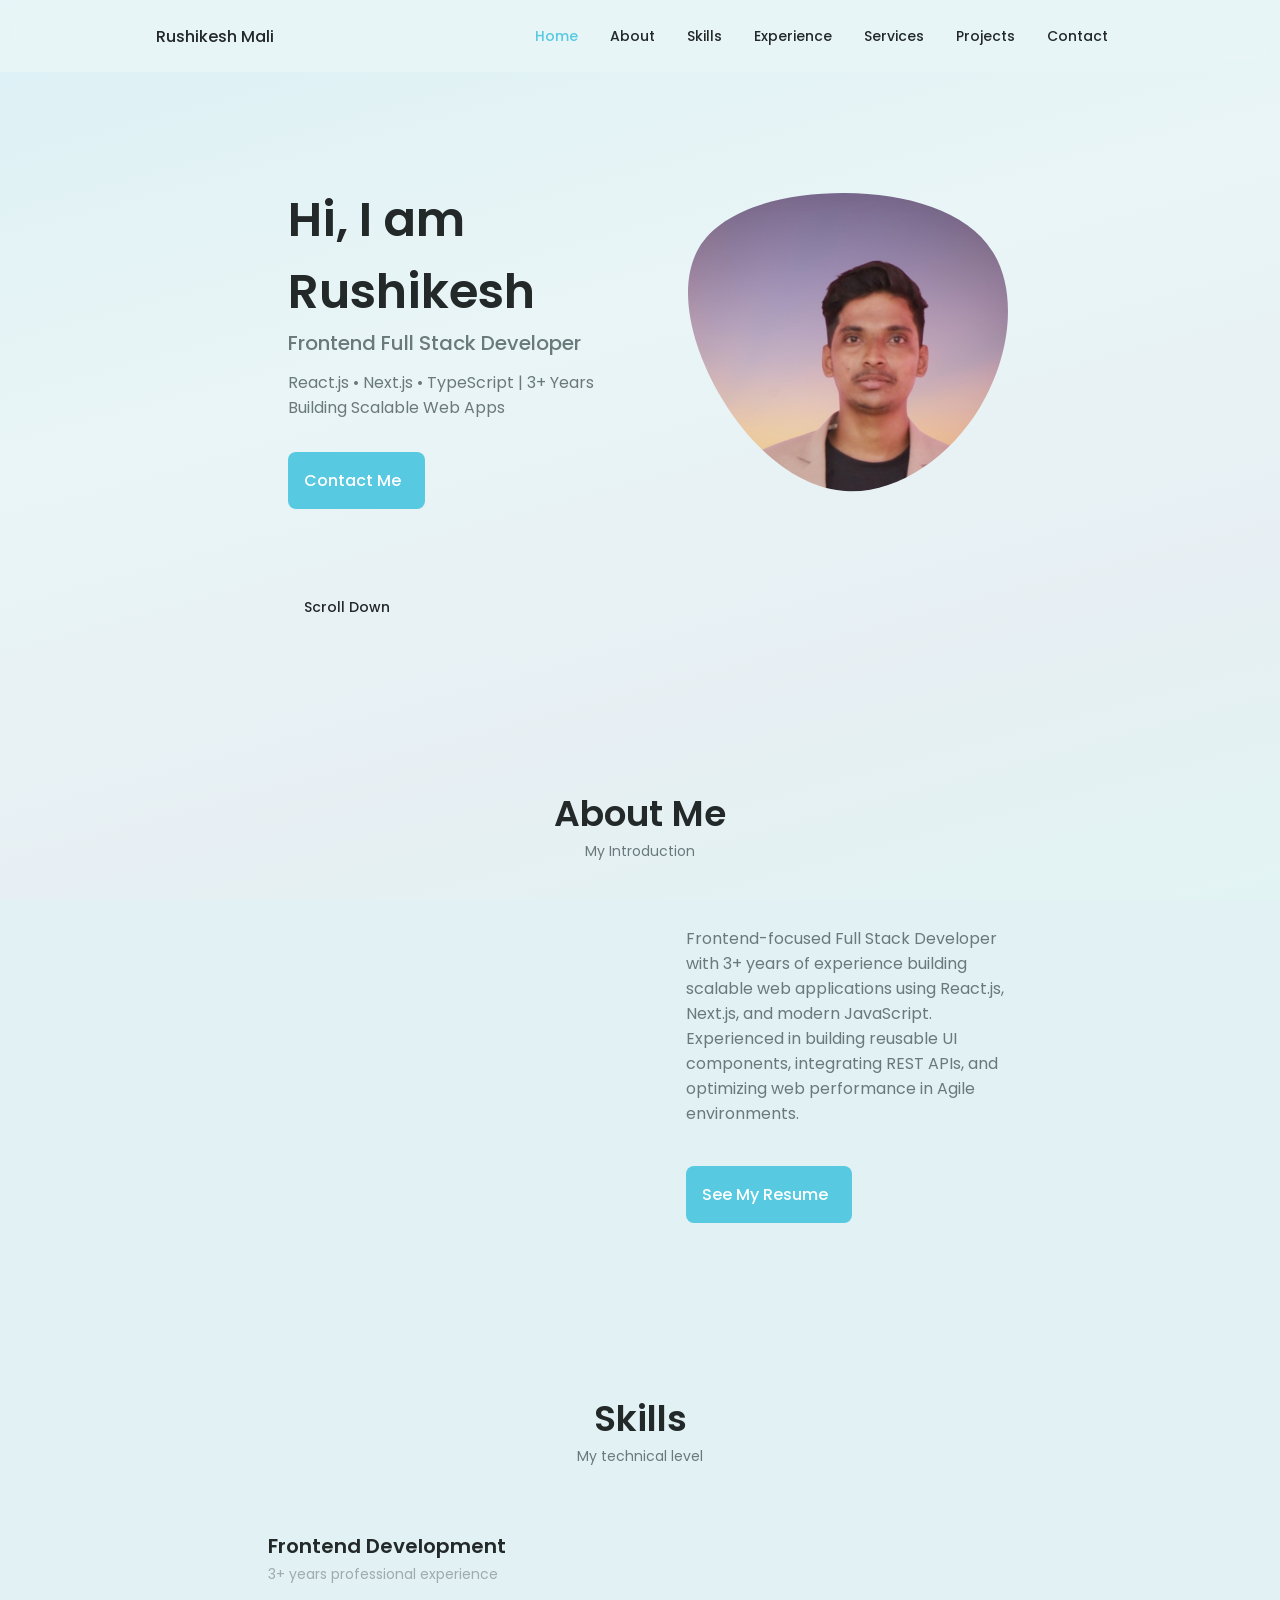
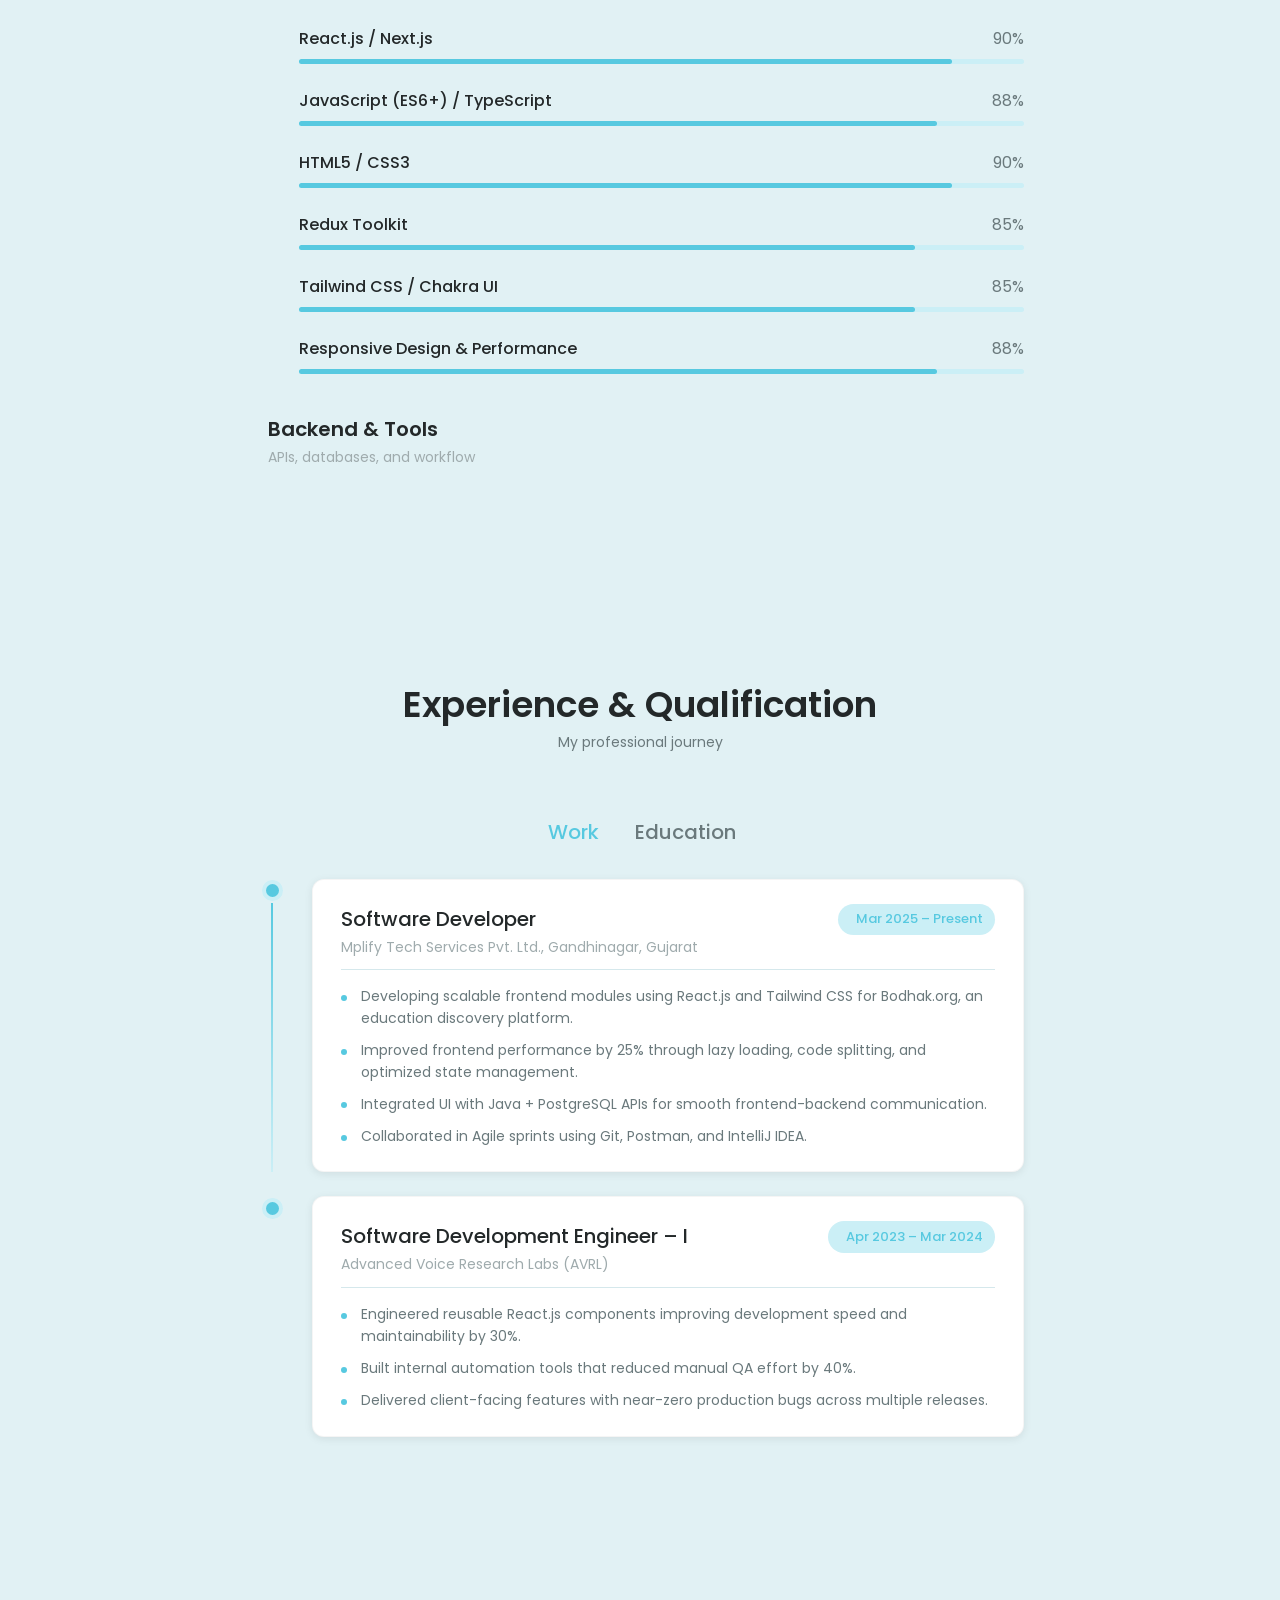
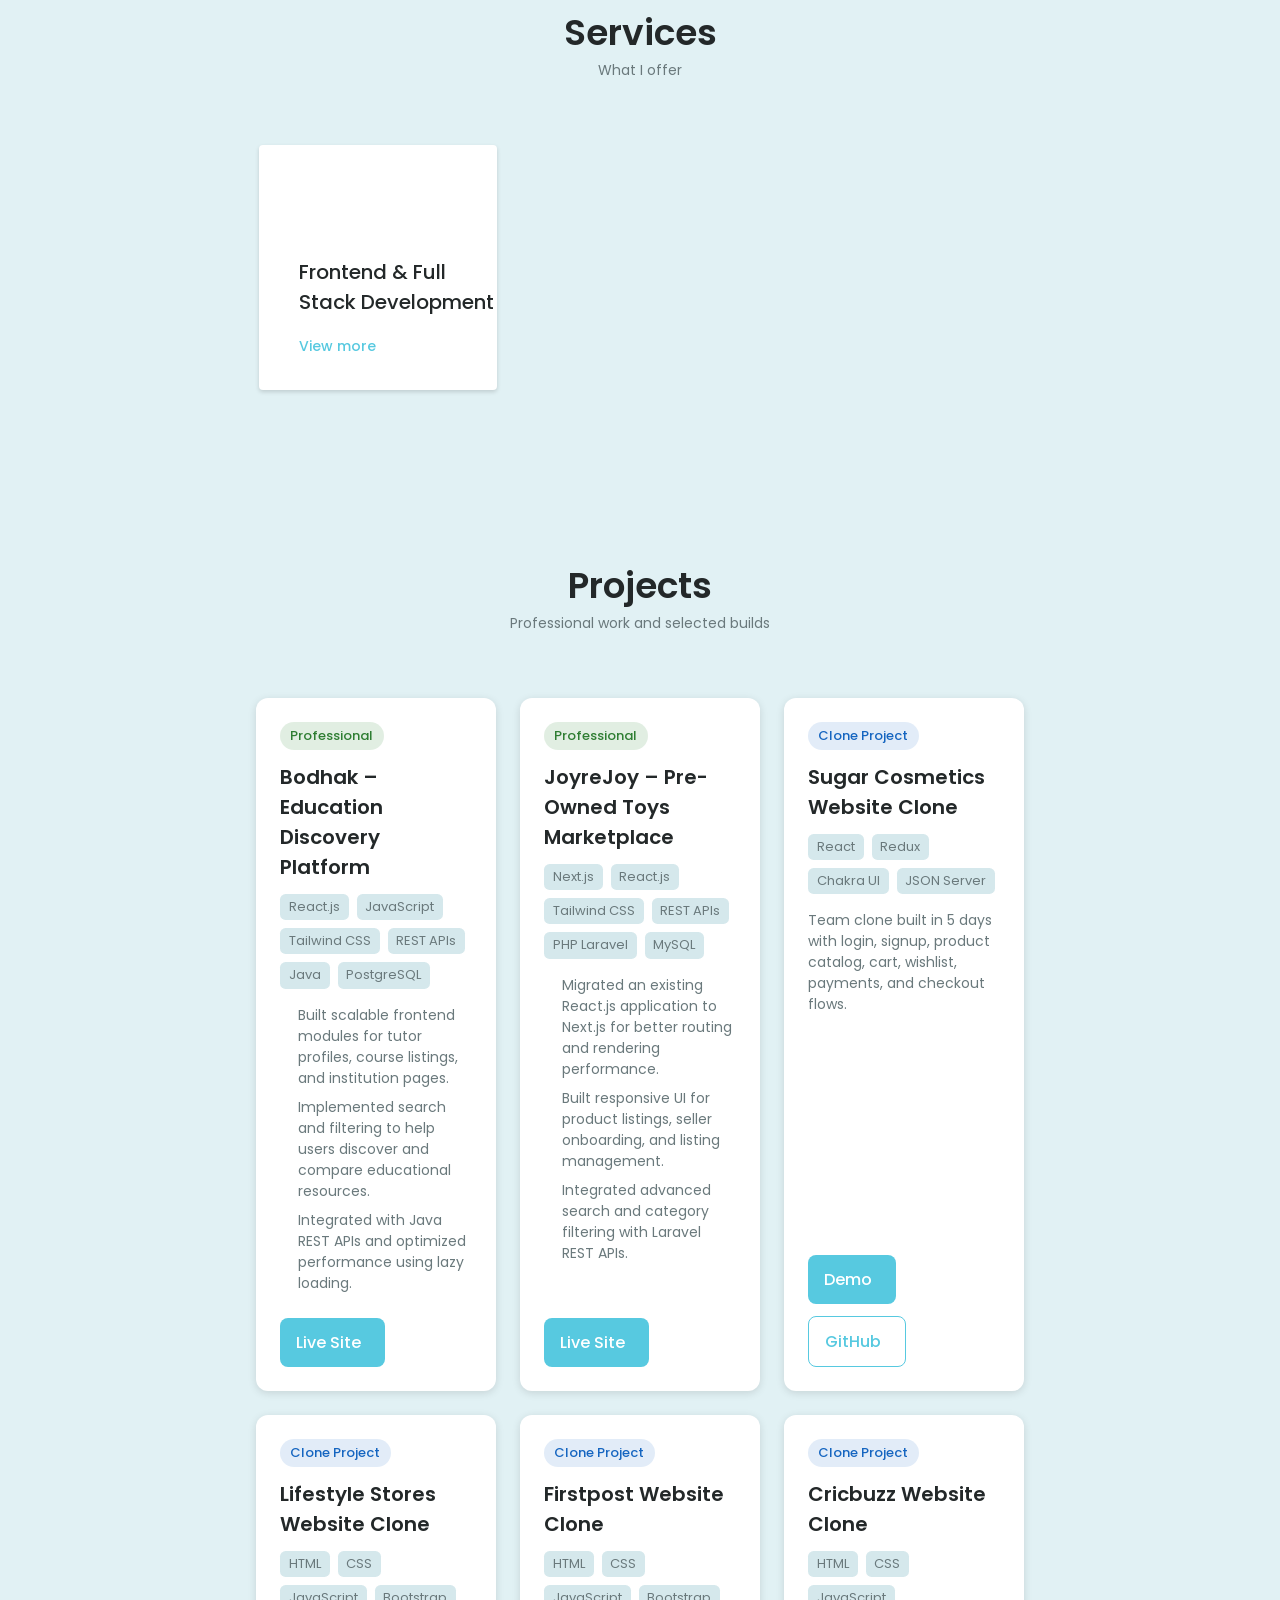
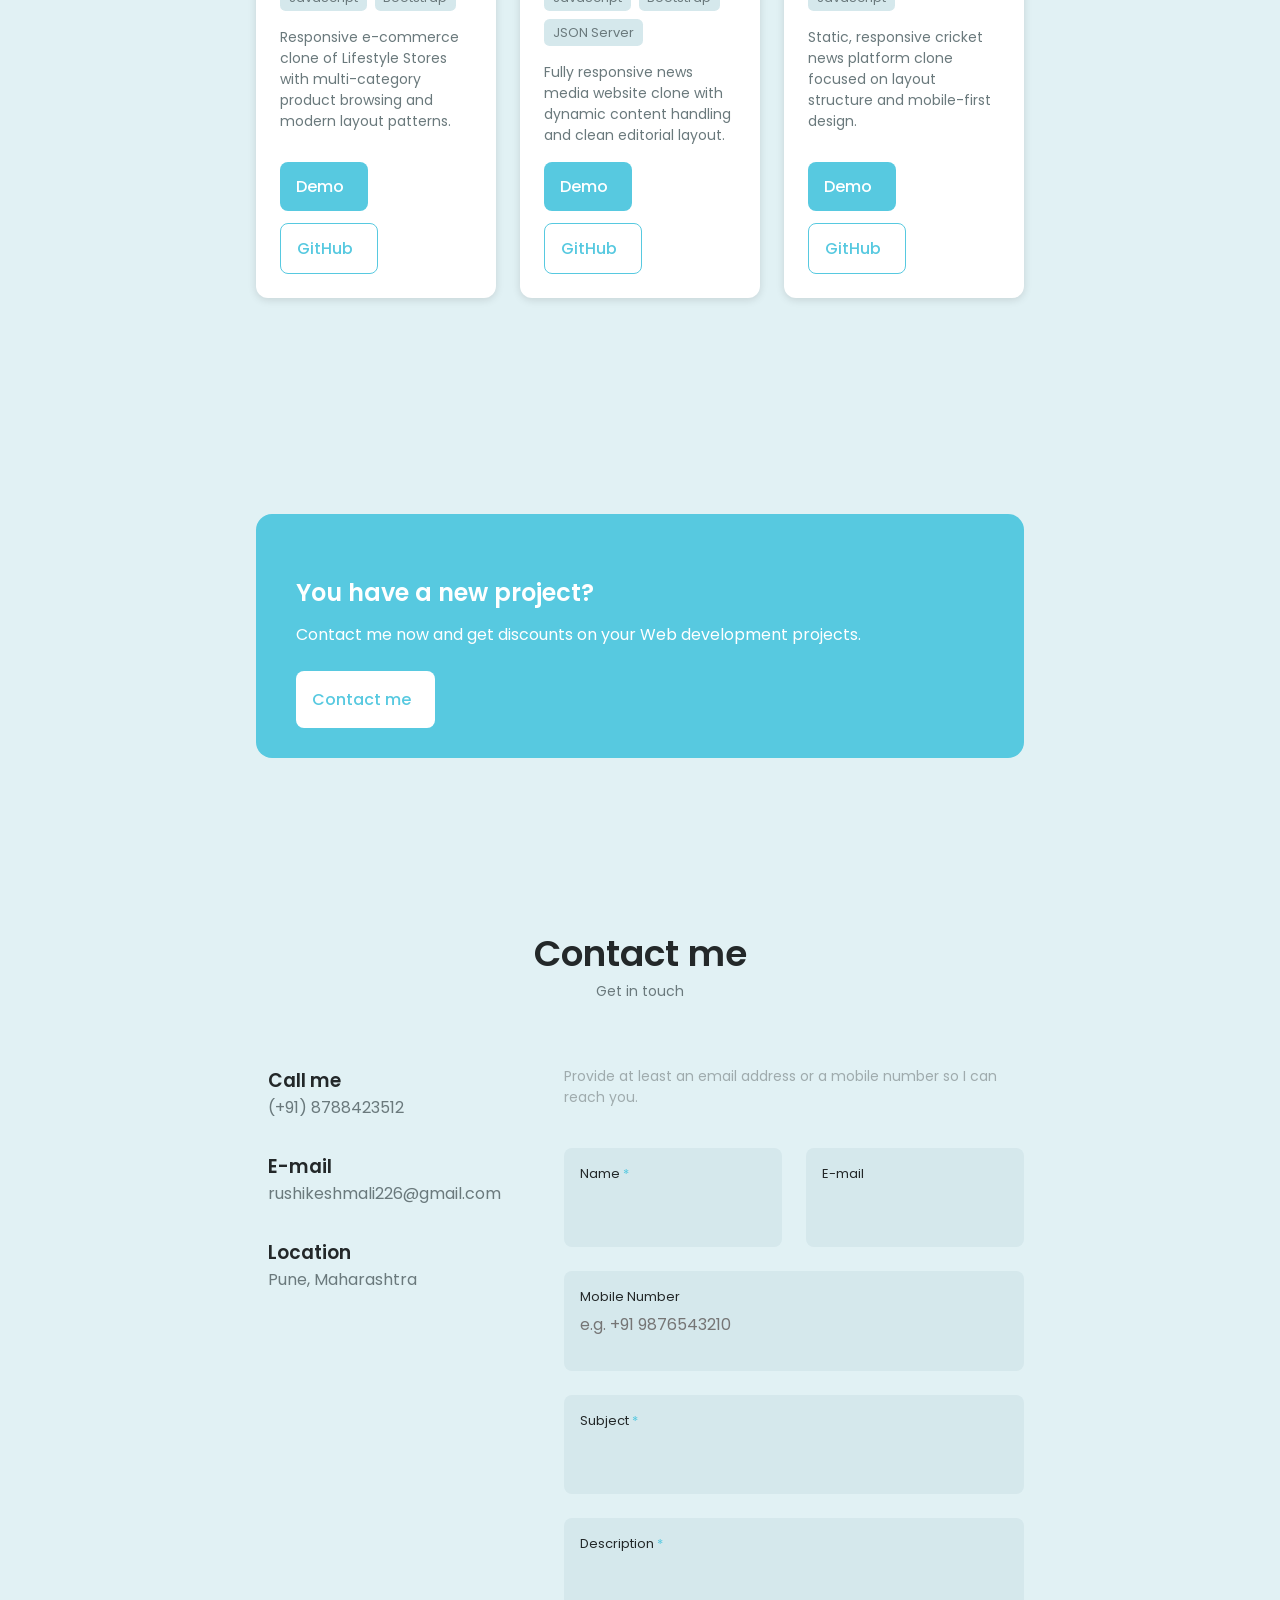
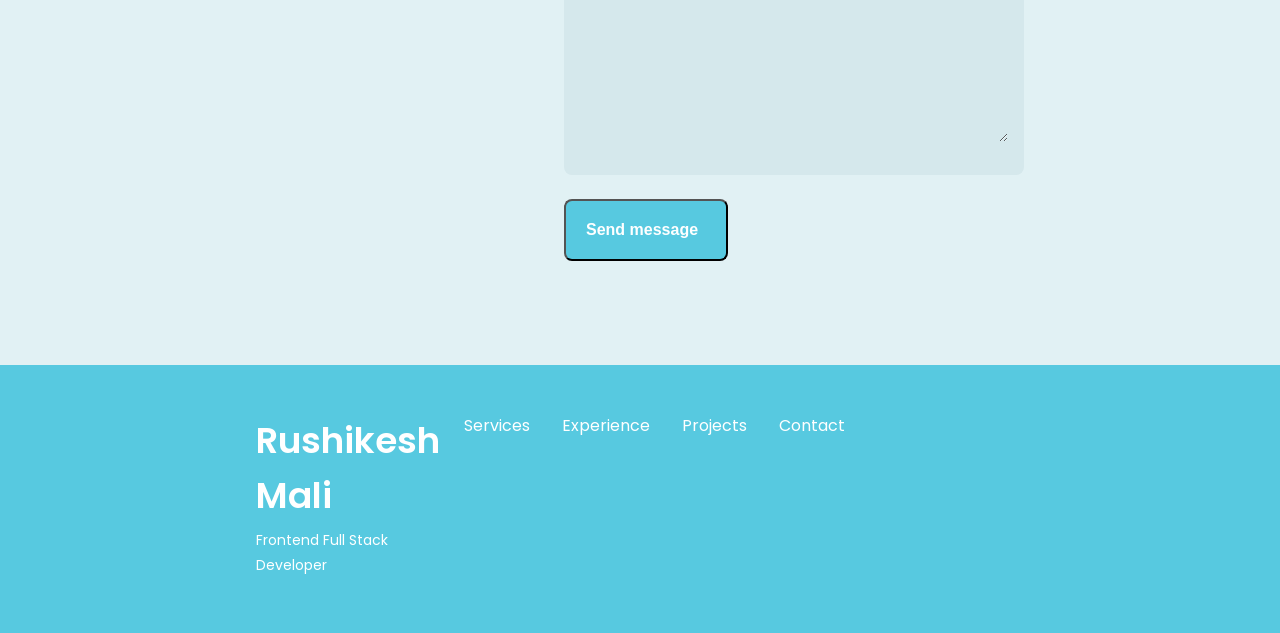
==== commit ee1bd18a: "Refactor index.html for improved readability by adjusting line breaks in text content and comments." ====
--- a/index.html
+++ b/index.html
@@ -114,7 +114,8 @@
                     <div class="home__data">
                         <h1 class="home__title">Hi, I am Rushikesh</h1>
                         <h3 class="home__subtitle">Frontend Full Stack Developer</h3>
-                        <p class="home__description">React.js • Next.js • TypeScript | 3+ Years Building Scalable Web Apps</p>
+                        <p class="home__description">React.js • Next.js • TypeScript | 3+ Years Building Scalable Web
+                            Apps</p>
                         <a href="#contact" class="button button--flex home__button">
                             Contact Me<i class="uil uil-message button__icon"></i>
                         </a>
@@ -143,7 +144,8 @@
                     <p class="about__description">
                         Frontend-focused Full Stack Developer with 3+ years of experience building scalable
                         web applications using React.js, Next.js, and modern JavaScript. Experienced in building
-                        reusable UI components, integrating REST APIs, and optimizing web performance in Agile environments.
+                        reusable UI components, integrating REST APIs, and optimizing web performance in Agile
+                        environments.
                     </p>
                     <div class="about__buttons">
                         <a target="_blank" href="packages/resume/Rushikesh_Mali_Resume.pdf" class="button button--flex">
@@ -319,7 +321,8 @@
 
                 <div class="qualification__sections">
                     <!--==================== WORK EXPERIENCE ====================-->
-                    <div class="qualification__content qualification__active experience__content" data-content id="work">
+                    <div class="qualification__content qualification__active experience__content" data-content
+                        id="work">
                         <div class="experience__timeline">
                             <article class="experience__card">
                                 <div class="experience__marker">
@@ -330,7 +333,8 @@
                                     <div class="experience__header">
                                         <div class="experience__meta">
                                             <h3 class="experience__title">Software Developer</h3>
-                                            <span class="experience__company">Mplify Tech Services Pvt. Ltd., Gandhinagar, Gujarat</span>
+                                            <span class="experience__company">Mplify Tech Services Pvt. Ltd.,
+                                                Gandhinagar, Gujarat</span>
                                         </div>
                                         <span class="experience__date">
                                             <i class="uil uil-calendar-alt"></i>
@@ -338,14 +342,18 @@
                                         </span>
                                     </div>
                                     <ul class="experience__bullets">
-                                        <li>Developing scalable frontend modules using React.js and Tailwind CSS for Bodhak.org, an education discovery platform.</li>
-                                        <li>Improved frontend performance by 25% through lazy loading, code splitting, and optimized state management.</li>
-                                        <li>Integrated UI with Java + PostgreSQL APIs for smooth frontend-backend communication.</li>
+                                        <li>Developing scalable frontend modules using React.js and Tailwind CSS for
+                                            Bodhak.org, an education discovery platform.</li>
+                                        <li>Improved frontend performance by 25% through lazy loading, code splitting,
+                                            and optimized state management.</li>
+                                        <li>Integrated UI with Java + PostgreSQL APIs for smooth frontend-backend
+                                            communication.</li>
                                         <li>Collaborated in Agile sprints using Git, Postman, and IntelliJ IDEA.</li>
                                     </ul>
                                 </div>
                             </article>
 
+                            <!-- PrideTechsoft experience - commented out for now
                             <article class="experience__card">
                                 <div class="experience__marker">
                                     <span class="experience__dot"></span>
@@ -370,6 +378,7 @@
                                     </ul>
                                 </div>
                             </article>
+                            -->
 
                             <article class="experience__card experience__card--last">
                                 <div class="experience__marker">
@@ -387,9 +396,11 @@
                                         </span>
                                     </div>
                                     <ul class="experience__bullets">
-                                        <li>Engineered reusable React.js components improving development speed and maintainability by 30%.</li>
+                                        <li>Engineered reusable React.js components improving development speed and
+                                            maintainability by 30%.</li>
                                         <li>Built internal automation tools that reduced manual QA effort by 40%.</li>
-                                        <li>Delivered client-facing features with near-zero production bugs across multiple releases.</li>
+                                        <li>Delivered client-facing features with near-zero production bugs across
+                                            multiple releases.</li>
                                     </ul>
                                 </div>
                             </article>
@@ -401,7 +412,8 @@
                         <div class="qualification__data">
                             <div>
                                 <h3 class="qualification__title">Bachelor of Engineering (Mechanical)</h3>
-                                <span class="qualification__subtitle">Modern Education Society's College of Engineering, Pune</span>
+                                <span class="qualification__subtitle">Modern Education Society's College of Engineering,
+                                    Pune</span>
                                 <div class="qualification__calendar">
                                     <b>CGPA: 7.79</b>
                                 </div>
@@ -537,12 +549,15 @@
                         <span class="portfolio__tag">PostgreSQL</span>
                     </div>
                     <ul class="portfolio__highlights">
-                        <li>Built scalable frontend modules for tutor profiles, course listings, and institution pages.</li>
-                        <li>Implemented search and filtering to help users discover and compare educational resources.</li>
+                        <li>Built scalable frontend modules for tutor profiles, course listings, and institution pages.
+                        </li>
+                        <li>Implemented search and filtering to help users discover and compare educational resources.
+                        </li>
                         <li>Integrated with Java REST APIs and optimized performance using lazy loading.</li>
                     </ul>
                     <div class="portfolio__links">
-                        <a href="https://www.bodhak.org" class="button button--flex button--small portfolio__button" target="_blank" rel="noopener noreferrer">
+                        <a href="https://www.bodhak.org" class="button button--flex button--small portfolio__button"
+                            target="_blank" rel="noopener noreferrer">
                             Live Site
                             <i class="uil uil-external-link-alt button__icon"></i>
                         </a>
@@ -561,12 +576,14 @@
                         <span class="portfolio__tag">MySQL</span>
                     </div>
                     <ul class="portfolio__highlights">
-                        <li>Migrated an existing React.js application to Next.js for better routing and rendering performance.</li>
+                        <li>Migrated an existing React.js application to Next.js for better routing and rendering
+                            performance.</li>
                         <li>Built responsive UI for product listings, seller onboarding, and listing management.</li>
                         <li>Integrated advanced search and category filtering with Laravel REST APIs.</li>
                     </ul>
                     <div class="portfolio__links">
-                        <a href="https://joyrejoy.com" class="button button--flex button--small portfolio__button" target="_blank" rel="noopener noreferrer">
+                        <a href="https://joyrejoy.com" class="button button--flex button--small portfolio__button"
+                            target="_blank" rel="noopener noreferrer">
                             Live Site
                             <i class="uil uil-external-link-alt button__icon"></i>
                         </a>
@@ -582,13 +599,18 @@
                         <span class="portfolio__tag">Chakra UI</span>
                         <span class="portfolio__tag">JSON Server</span>
                     </div>
-                    <p class="portfolio__description">Team clone built in 5 days with login, signup, product catalog, cart, wishlist, payments, and checkout flows.</p>
+                    <p class="portfolio__description">Team clone built in 5 days with login, signup, product catalog,
+                        cart, wishlist, payments, and checkout flows.</p>
                     <div class="portfolio__links">
-                        <a href="https://sugar-cosmetics-clone-masai-1.netlify.app/" class="button button--flex button--small portfolio__button" target="_blank" rel="noopener noreferrer">
+                        <a href="https://sugar-cosmetics-clone-masai-1.netlify.app/"
+                            class="button button--flex button--small portfolio__button" target="_blank"
+                            rel="noopener noreferrer">
                             Demo
                             <i class="uil uil-arrow-right button__icon"></i>
                         </a>
-                        <a href="https://github.com/rushikesh226/Sugar-Cosmetics-Clone" class="button button--flex button--small portfolio__button portfolio__button--outline" target="_blank" rel="noopener noreferrer">
+                        <a href="https://github.com/rushikesh226/Sugar-Cosmetics-Clone"
+                            class="button button--flex button--small portfolio__button portfolio__button--outline"
+                            target="_blank" rel="noopener noreferrer">
                             GitHub
                             <i class="uil uil-github button__icon"></i>
                         </a>
@@ -604,13 +626,18 @@
                         <span class="portfolio__tag">JavaScript</span>
                         <span class="portfolio__tag">Bootstrap</span>
                     </div>
-                    <p class="portfolio__description">Responsive e-commerce clone of Lifestyle Stores with multi-category product browsing and modern layout patterns.</p>
+                    <p class="portfolio__description">Responsive e-commerce clone of Lifestyle Stores with
+                        multi-category product browsing and modern layout patterns.</p>
                     <div class="portfolio__links">
-                        <a href="https://lifestylestoresclone.netlify.app/" class="button button--flex button--small portfolio__button" target="_blank" rel="noopener noreferrer">
+                        <a href="https://lifestylestoresclone.netlify.app/"
+                            class="button button--flex button--small portfolio__button" target="_blank"
+                            rel="noopener noreferrer">
                             Demo
                             <i class="uil uil-arrow-right button__icon"></i>
                         </a>
-                        <a href="https://github.com/Mdshahbazalam6/lifestylestores.com" class="button button--flex button--small portfolio__button portfolio__button--outline" target="_blank" rel="noopener noreferrer">
+                        <a href="https://github.com/Mdshahbazalam6/lifestylestores.com"
+                            class="button button--flex button--small portfolio__button portfolio__button--outline"
+                            target="_blank" rel="noopener noreferrer">
                             GitHub
                             <i class="uil uil-github button__icon"></i>
                         </a>
@@ -627,13 +654,18 @@
                         <span class="portfolio__tag">Bootstrap</span>
                         <span class="portfolio__tag">JSON Server</span>
                     </div>
-                    <p class="portfolio__description">Fully responsive news media website clone with dynamic content handling and clean editorial layout.</p>
+                    <p class="portfolio__description">Fully responsive news media website clone with dynamic content
+                        handling and clean editorial layout.</p>
                     <div class="portfolio__links">
-                        <a href="https://firstpost-clone.netlify.app/" class="button button--flex button--small portfolio__button" target="_blank" rel="noopener noreferrer">
+                        <a href="https://firstpost-clone.netlify.app/"
+                            class="button button--flex button--small portfolio__button" target="_blank"
+                            rel="noopener noreferrer">
                             Demo
                             <i class="uil uil-arrow-right button__icon"></i>
                         </a>
-                        <a href="https://github.com/Royanosh/firstpost" class="button button--flex button--small portfolio__button portfolio__button--outline" target="_blank" rel="noopener noreferrer">
+                        <a href="https://github.com/Royanosh/firstpost"
+                            class="button button--flex button--small portfolio__button portfolio__button--outline"
+                            target="_blank" rel="noopener noreferrer">
                             GitHub
                             <i class="uil uil-github button__icon"></i>
                         </a>
@@ -648,13 +680,18 @@
                         <span class="portfolio__tag">CSS</span>
                         <span class="portfolio__tag">JavaScript</span>
                     </div>
-                    <p class="portfolio__description">Static, responsive cricket news platform clone focused on layout structure and mobile-first design.</p>
+                    <p class="portfolio__description">Static, responsive cricket news platform clone focused on layout
+                        structure and mobile-first design.</p>
                     <div class="portfolio__links">
-                        <a href="https://heroic-puffpuff-cbebb9.netlify.app/index.html" class="button button--flex button--small portfolio__button" target="_blank" rel="noopener noreferrer">
+                        <a href="https://heroic-puffpuff-cbebb9.netlify.app/index.html"
+                            class="button button--flex button--small portfolio__button" target="_blank"
+                            rel="noopener noreferrer">
                             Demo
                             <i class="uil uil-arrow-right button__icon"></i>
                         </a>
-                        <a href="https://github.com/nidhishpareek/CrickBuzz-Clone" class="button button--flex button--small portfolio__button portfolio__button--outline" target="_blank" rel="noopener noreferrer">
+                        <a href="https://github.com/nidhishpareek/CrickBuzz-Clone"
+                            class="button button--flex button--small portfolio__button portfolio__button--outline"
+                            target="_blank" rel="noopener noreferrer">
                             GitHub
                             <i class="uil uil-github button__icon"></i>
                         </a>
--- a/packages/css/styles.css
+++ b/packages/css/styles.css
@@ -131,7 +131,6 @@
   background-attachment: fixed;
   color: var(--text-color);
 }
-}
 
 h1,
 h2,
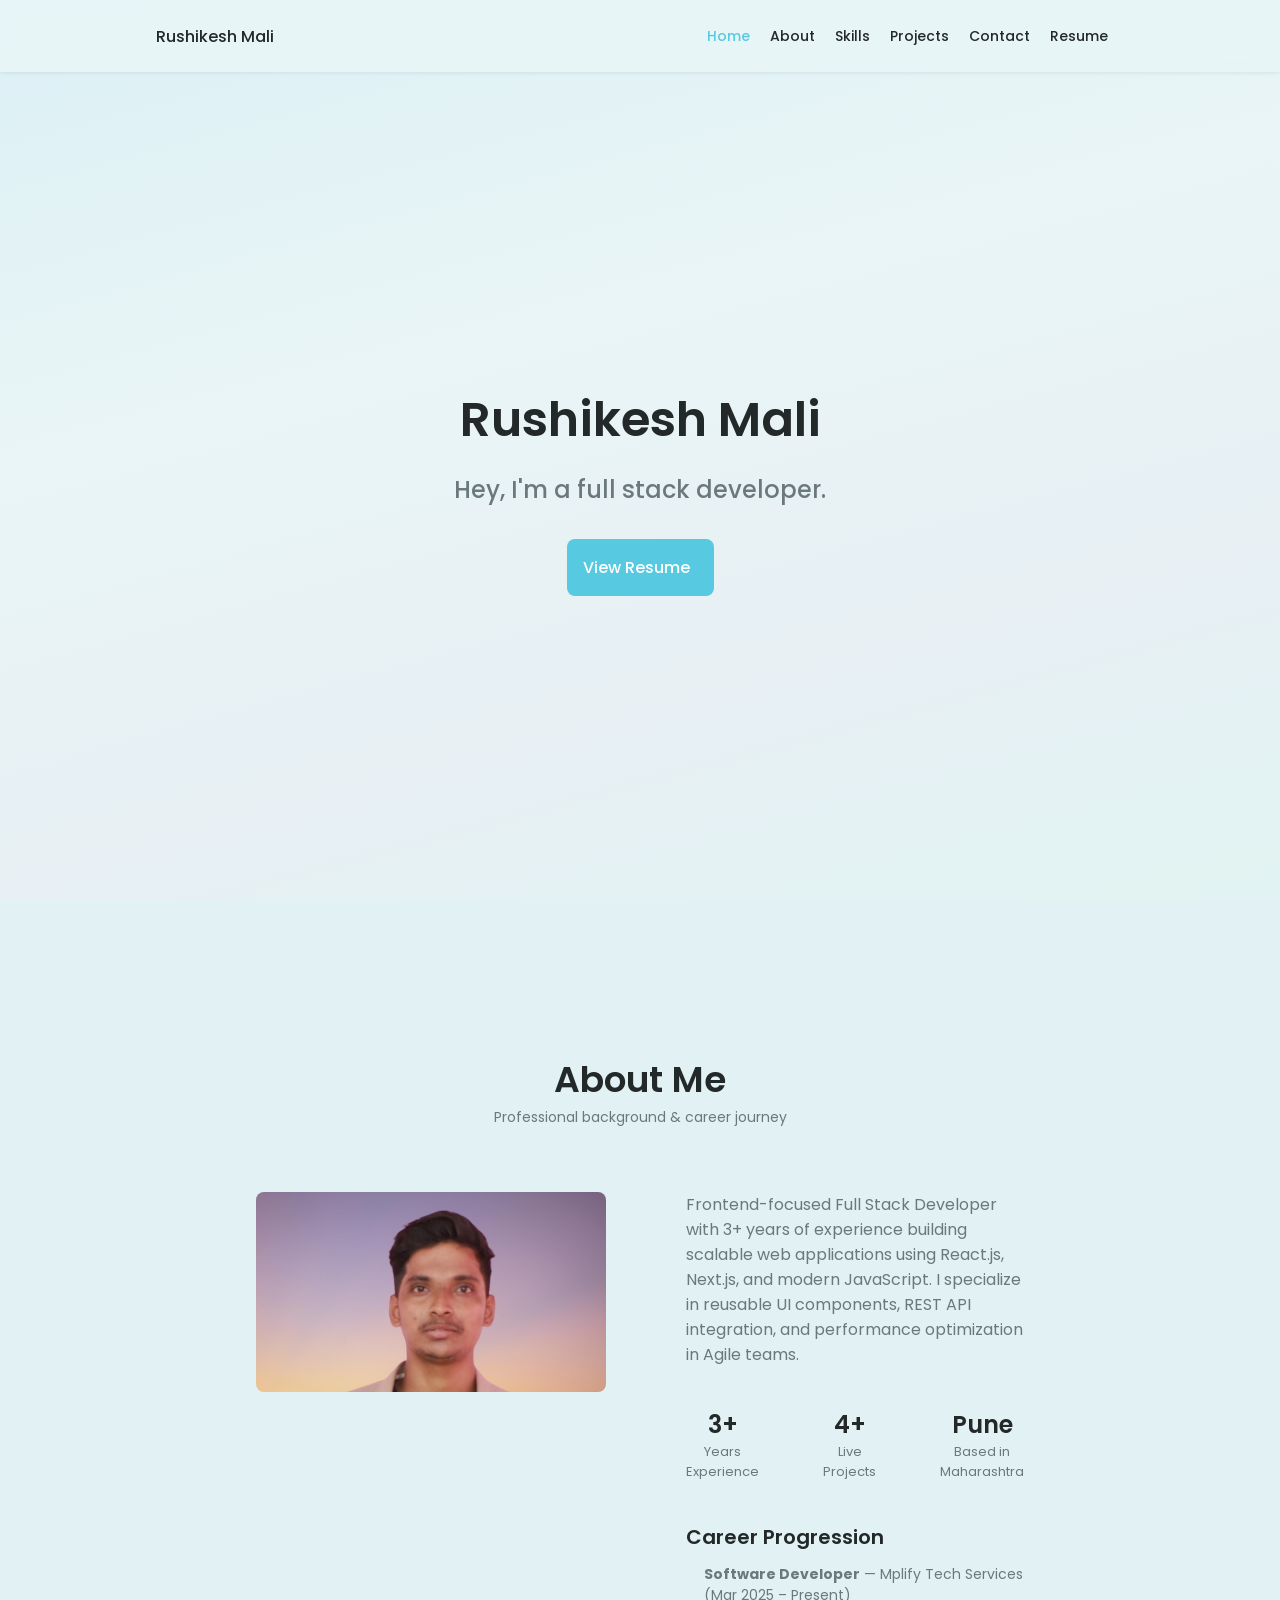
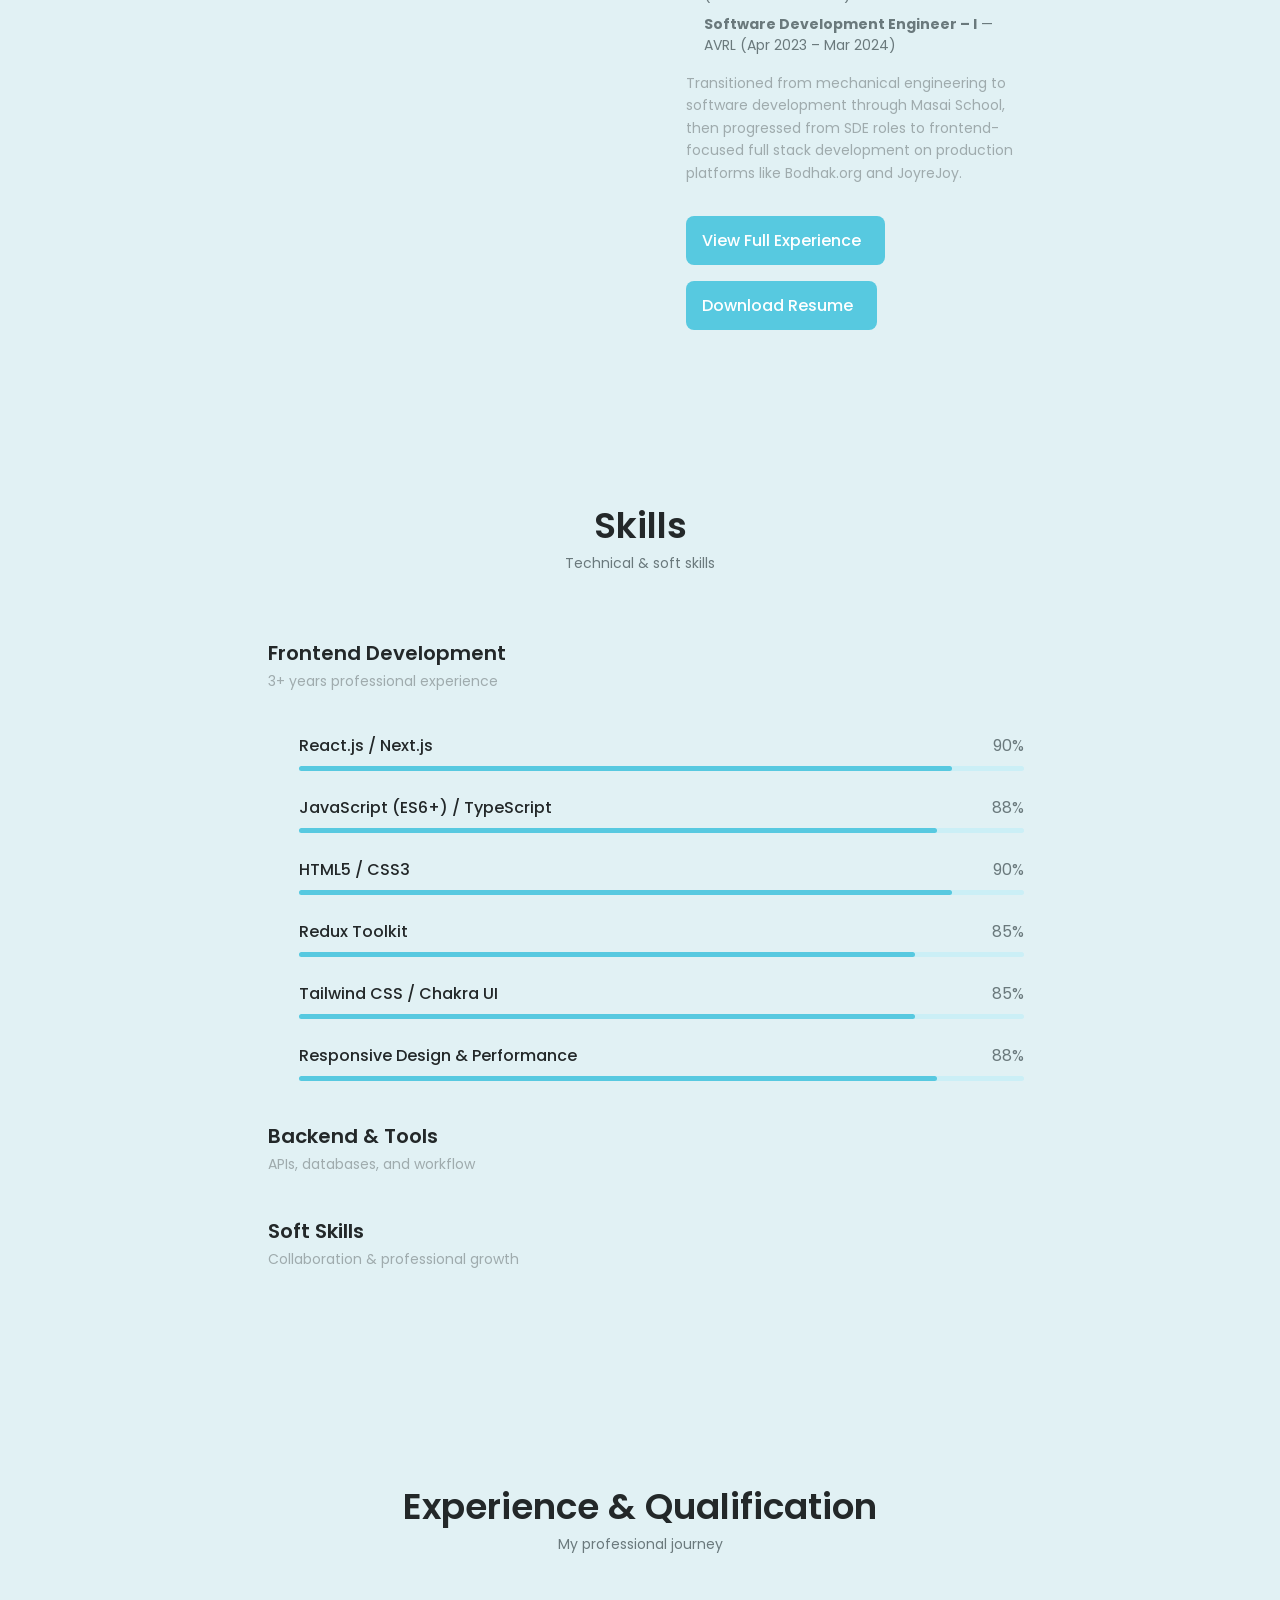
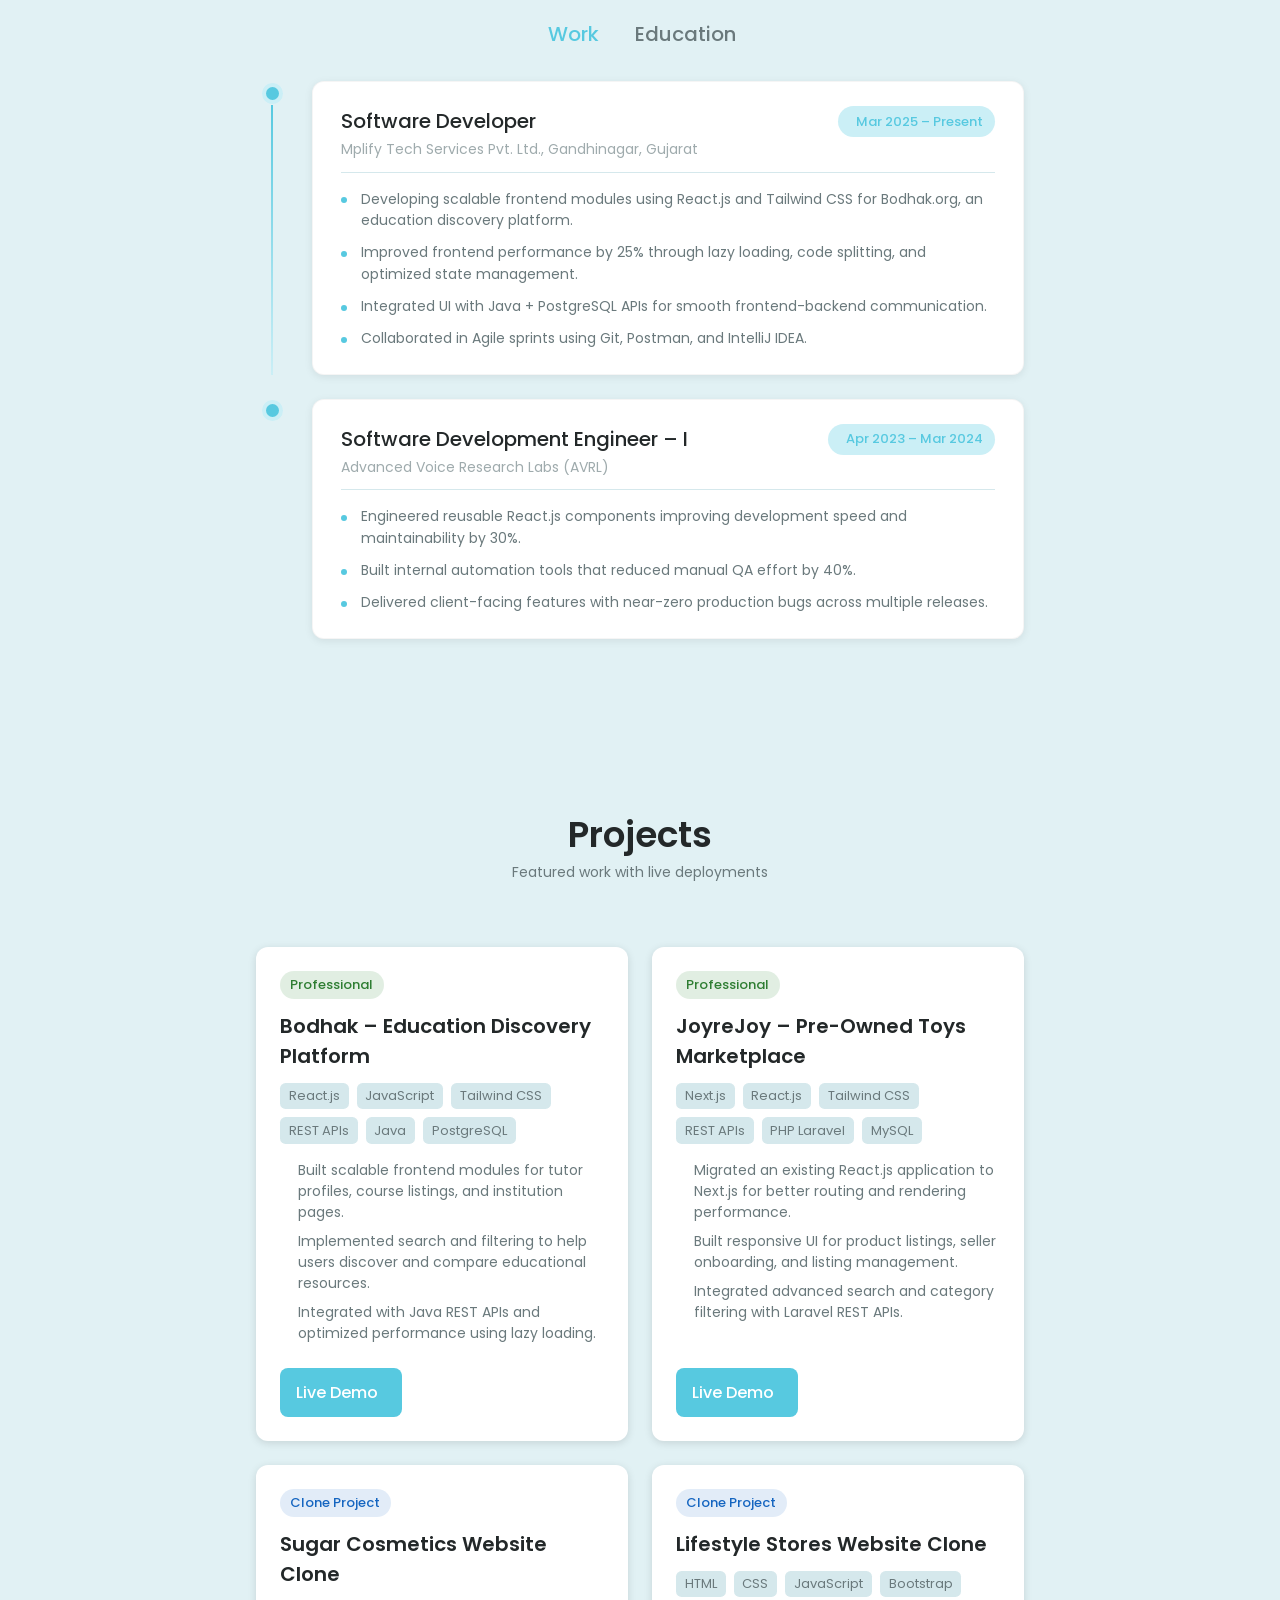
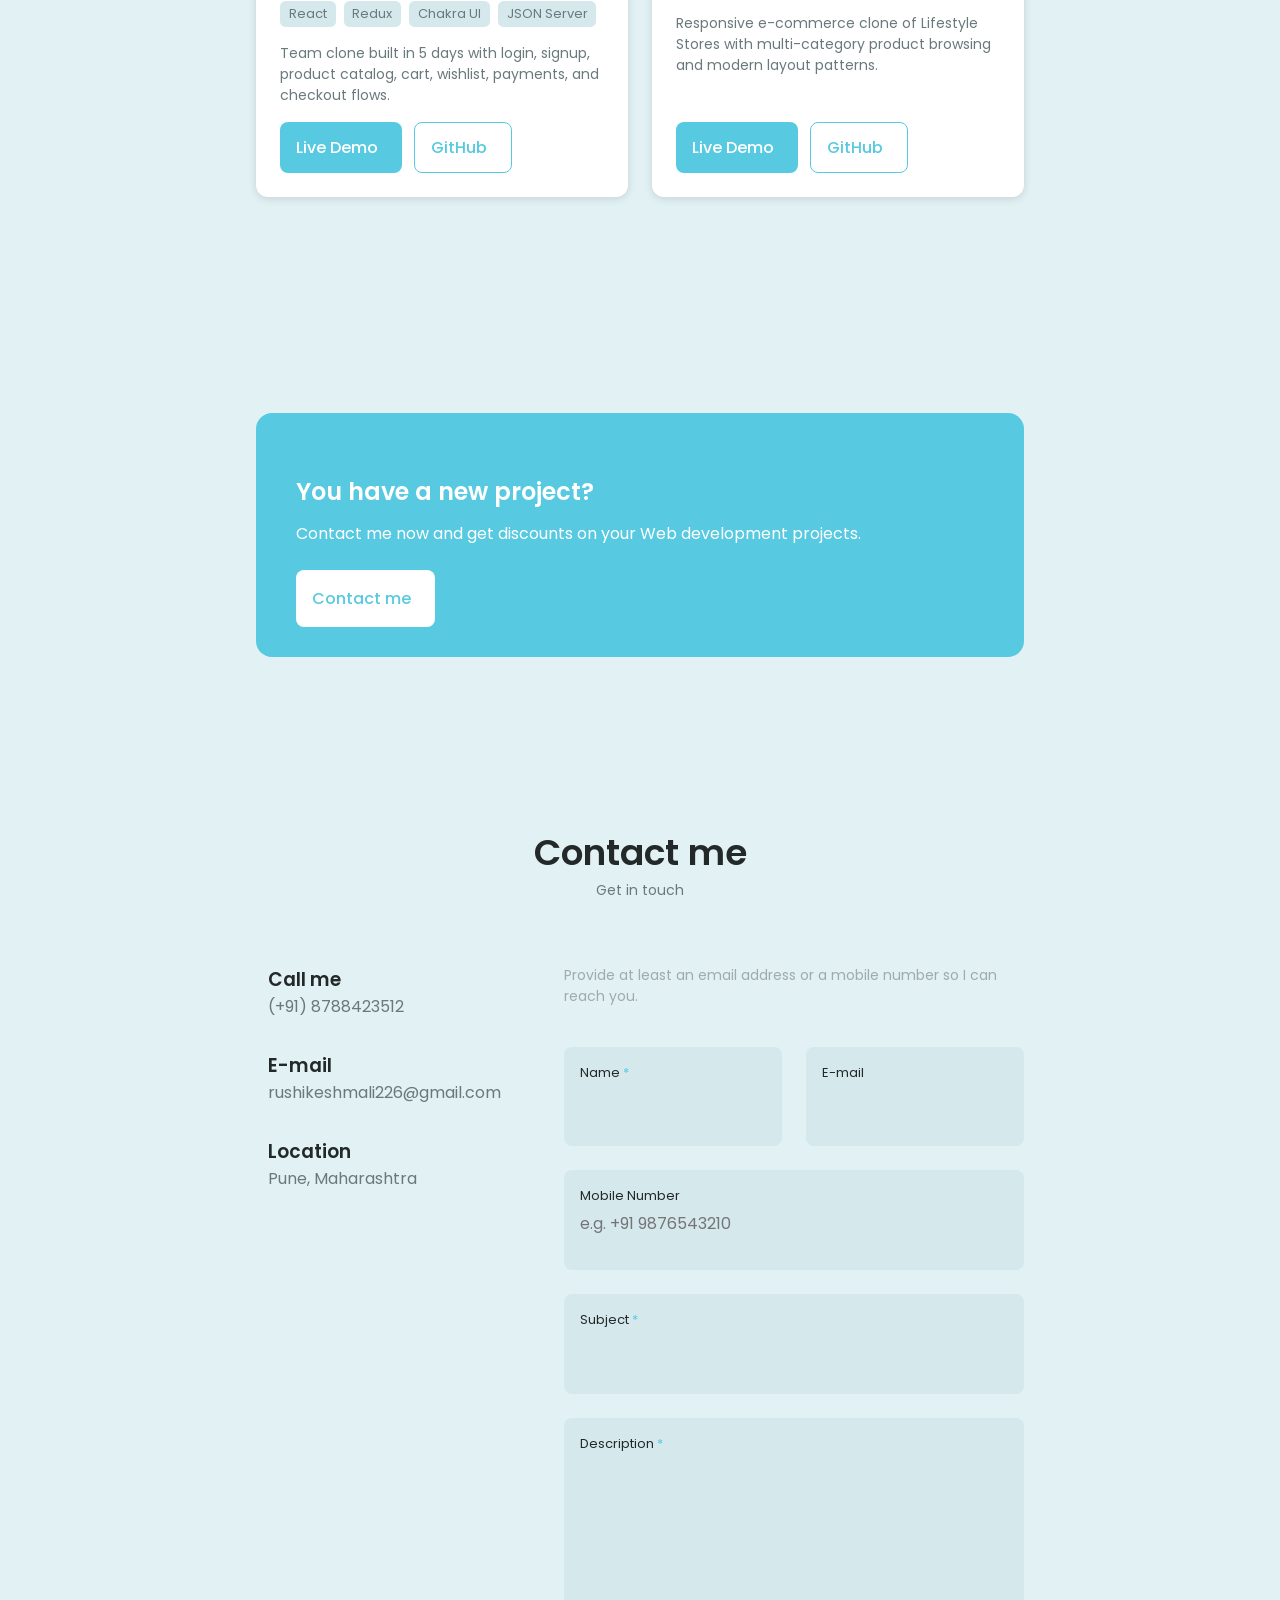
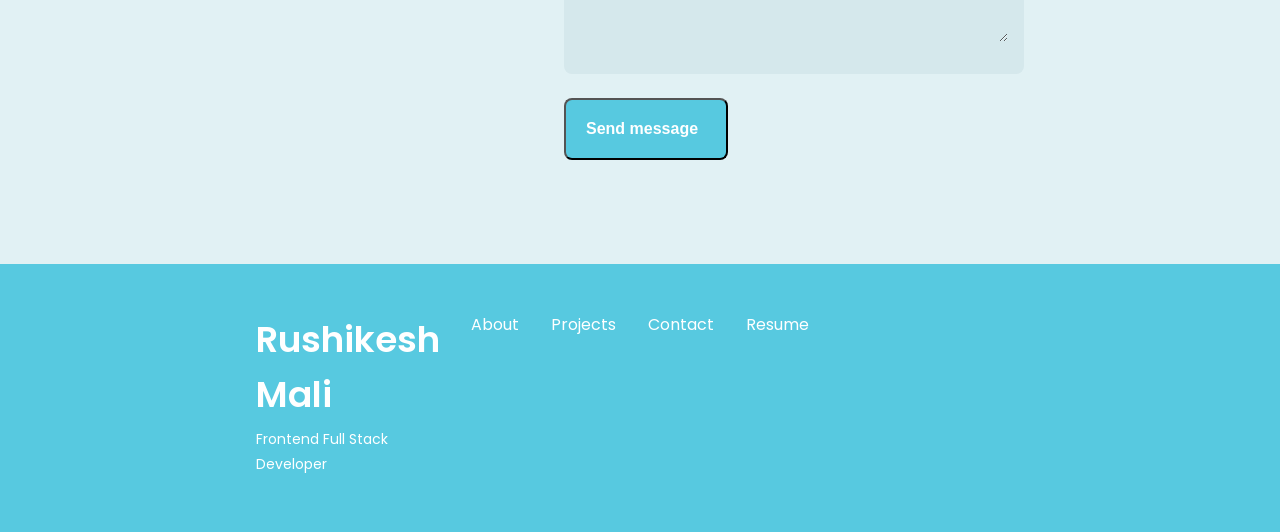
==== commit 97e838a7: "Enhance index.html and styles.css for better navigation and layout; add resume download functionalit" ====
--- a/index.html
+++ b/index.html
@@ -21,9 +21,9 @@
     <!--==================== HEADER ====================-->
     <header class="header" id="header">
         <nav class="nav container">
-            <a href="#" class="nav__logo">Rushikesh Mali</a>
+            <a href="#home" class="nav__logo">Rushikesh Mali</a>
             <div class="nav__menu" id="nav-menu">
-                <ul class="nav__list grid">
+                <ul class="nav__list">
                     <li class="nav__item">
                         <a href="#home" class="nav__link">
                             <i class="uil uil-estate nav__icon"></i>Home
@@ -40,16 +40,6 @@
                         </a>
                     </li>
                     <li class="nav__item">
-                        <a href="#experience" class="nav__link">
-                            <i class="uil uil-briefcase nav__icon"></i>Experience
-                        </a>
-                    </li>
-                    <li class="nav__item">
-                        <a href="#services" class="nav__link">
-                            <i class="uil uil-briefcase-alt nav__icon"></i>Services
-                        </a>
-                    </li>
-                    <li class="nav__item">
                         <a href="#portfolio" class="nav__link">
                             <i class="uil uil-scenery nav__icon"></i>Projects
                         </a>
@@ -59,14 +49,17 @@
                             <i class="uil uil-message nav__icon"></i>Contact
                         </a>
                     </li>
+                    <li class="nav__item">
+                        <a href="./packages/resume/Rushikesh_Mali_Resume.pdf" class="nav__link resume-link"
+                            data-resume-download target="_blank" rel="noopener noreferrer">
+                            <i class="uil uil-download-alt nav__icon"></i>Resume
+                        </a>
+                    </li>
                 </ul>
                 <i class="uil uil-times nav__close" id="nav-close"></i>
             </div>
             <div class="nav__btns">
-                <!-- Theme change button -->
-
                 <i class="uil uil-moon change-theme" id="theme-button"></i>
-
                 <div class="nav__toggle" id="nav-toggle">
                     <i class="uil uil-apps"></i>
                 </div>
@@ -77,56 +70,15 @@
     <main class="main">
         <!--==================== HOME ====================-->
         <section class="home section" id="home">
-            <div class="home__container container grid">
-                <div class="home__content grid">
-                    <div class="home__social">
-                        <a href="https://www.linkedin.com/in/rushikesh-mali-56400613b/" target="_blank"
-                            class="home__social-icon">
-                            <i class="uil uil-linkedin-alt"></i>
-                        </a>
-                        <a href="https://twitter.com/rushi_m100" target="_blank" class="home__social-icon">
-                            <i class="uil uil-twitter-alt"></i>
-                        </a>
-                        <a href="https://github.com/rushikesh226" target="_blank" class="home__social-icon">
-                            <i class="uil uil-github-alt"></i>
-                        </a>
-                    </div>
-
-                    <div class="home__img">
-                        <svg class="home__blob" viewBox="0 0 200 187" xmlns="http://www.w3.org/2000/svg"
-                            xmlns:xlink="http://www.w3.org/1999/xlink">
-                            <mask id="mask0" mask-type="alpha">
-                                <path d="M190.312 36.4879C206.582 62.1187 201.309 102.826 182.328 134.186C163.346 165.547 
-                                    130.807 187.559 100.226 186.353C69.6454 185.297 41.0228 161.023 21.7403 129.362C2.45775 
-                                    97.8511 -7.48481 59.1033 6.67581 34.5279C20.9871 10.1032 59.7028 -0.149132 97.9666 
-                                    0.00163737C136.23 0.303176 174.193 10.857 190.312 36.4879Z" />
-                            </mask>
-                            <g mask="url(#mask0)">
-                                <path d="M190.312 36.4879C206.582 62.1187 201.309 102.826 182.328 134.186C163.346 
-                                    165.547 130.807 187.559 100.226 186.353C69.6454 185.297 41.0228 161.023 21.7403 
-                                    129.362C2.45775 97.8511 -7.48481 59.1033 6.67581 34.5279C20.9871 10.1032 59.7028 
-                                    -0.149132 97.9666 0.00163737C136.23 0.303176 174.193 10.857 190.312 36.4879Z" />
-                                <image class="home__blob-img" x="" xlink:href="packages/images/Rushikesh_Img.jpg" />
-                            </g>
-                        </svg>
-                    </div>
-
-                    <div class="home__data">
-                        <h1 class="home__title">Hi, I am Rushikesh</h1>
-                        <h3 class="home__subtitle">Frontend Full Stack Developer</h3>
-                        <p class="home__description">React.js • Next.js • TypeScript | 3+ Years Building Scalable Web
-                            Apps</p>
-                        <a href="#contact" class="button button--flex home__button">
-                            Contact Me<i class="uil uil-message button__icon"></i>
-                        </a>
-                    </div>
-                </div>
-
-                <div class="home__scroll">
-                    <a href="#about" class="home__scroll-button button--flex">
-                        <i class="uil uil-mouse-alt home__scroll-mouse"></i>
-                        <span class="home__scroll-name">Scroll Down</span>
-                        <i class="uil uil-arrow-down home__scroll-arrow"></i>
+            <div class="home__container container">
+                <div class="home__hero">
+                    <h1 class="home__title">Rushikesh Mali</h1>
+                    <p class="home__intro">Hey, I'm a full stack developer.</p>
+                    <a href="./packages/resume/Rushikesh_Mali_Resume.pdf"
+                        class="button button--flex home__button resume-link" target="_blank" rel="noopener noreferrer"
+                        download="Rushikesh_Mali_Resume.pdf">
+                        View Resume
+                        <i class="uil uil-download-alt button__icon"></i>
                     </a>
                 </div>
             </div>
@@ -135,21 +87,55 @@
         <!--==================== ABOUT ====================-->
         <section class="about section" id="about">
             <h2 class="section__title">About Me</h2>
-            <span class="section__subtitle">My Introduction</span>
+            <span class="section__subtitle">Professional background & career journey</span>
 
             <div class="about__container container grid">
-                <img src="https://camo.githubusercontent.com/b11e7b61bd4e5d72e7203a32b84c726e0ca3a53daac1af266ed17cb1069664f6/68747470733a2f2f692e70696e696d672e636f6d2f6f726967696e616c732f38312f31372f38622f38313137386234376138353938663063383163343739396632636464343035372e676966"
-                    alt="" class="about__img">
+                <img src="./packages/images/Rushikesh_Img.jpg" alt="Rushikesh Mali" class="about__img">
                 <div class="about__data">
                     <p class="about__description">
                         Frontend-focused Full Stack Developer with 3+ years of experience building scalable
-                        web applications using React.js, Next.js, and modern JavaScript. Experienced in building
-                        reusable UI components, integrating REST APIs, and optimizing web performance in Agile
-                        environments.
+                        web applications using React.js, Next.js, and modern JavaScript. I specialize in
+                        reusable UI components, REST API integration, and performance optimization in Agile teams.
                     </p>
+
+                    <div class="about__info">
+                        <div>
+                            <span class="about__info-title">3+</span>
+                            <span class="about__info-name">Years<br>Experience</span>
+                        </div>
+                        <div>
+                            <span class="about__info-title">4+</span>
+                            <span class="about__info-name">Live<br>Projects</span>
+                        </div>
+                        <div>
+                            <span class="about__info-title">Pune</span>
+                            <span class="about__info-name">Based in<br>Maharashtra</span>
+                        </div>
+                    </div>
+
+                    <div class="about__career">
+                        <h3 class="about__career-title">Career Progression</h3>
+                        <ul class="about__career-list">
+                            <li><strong>Software Developer</strong> — Mplify Tech Services (Mar 2025 – Present)</li>
+                            <li><strong>Software Development Engineer – I</strong> — AVRL (Apr 2023 – Mar 2024)</li>
+                        </ul>
+                        <p class="about__career-note">
+                            Transitioned from mechanical engineering to software development through Masai School,
+                            then progressed from SDE roles to frontend-focused full stack development on production
+                            platforms like Bodhak.org and JoyreJoy.
+                        </p>
+                    </div>
+
                     <div class="about__buttons">
-                        <a target="_blank" href="packages/resume/Rushikesh_Mali_Resume.pdf" class="button button--flex">
-                            See My Resume<i class="uil uil-download-alt button__icon"></i>
+                        <a href="#experience" class="button button--flex button--small">
+                            View Full Experience
+                            <i class="uil uil-arrow-right button__icon"></i>
+                        </a>
+                        <a href="./packages/resume/Rushikesh_Mali_Resume.pdf"
+                            class="button button--flex button--small resume-link" target="_blank"
+                            rel="noopener noreferrer" download="Rushikesh_Mali_Resume.pdf">
+                            Download Resume
+                            <i class="uil uil-download-alt button__icon"></i>
                         </a>
                     </div>
                 </div>
@@ -159,7 +145,7 @@
         <!--==================== SKILLS ====================-->
         <section class="skills section" id="skills">
             <h2 class="section__title">Skills</h2>
-            <span class="section__subtitle">My technical level</span>
+            <span class="section__subtitle">Technical & soft skills</span>
 
             <div class="skills__container container grid">
                 <div>
@@ -294,6 +280,75 @@
                                 </div>
                                 <div class="skills__bar">
                                     <span class="skills__percentage skills__tools"></span>
+                                </div>
+                            </div>
+                        </div>
+                    </div>
+                </div>
+
+                <div>
+                    <div class="skills__content skills__close">
+                        <div class="skills__header">
+                            <i class="uil uil-users-alt skills__icon"></i>
+                            <div>
+                                <h1 class="skills__title">Soft Skills</h1>
+                                <span class="skills__subtitle">Collaboration & professional growth</span>
+                            </div>
+                            <i class="uil uil-angle-down skills__arrow"></i>
+                        </div>
+                        <div class="skills__list grid">
+                            <div class="skills__data">
+                                <div class="skills__titles">
+                                    <h3 class="skills__name">Communication</h3>
+                                    <span class="skills__number">90%</span>
+                                </div>
+                                <div class="skills__bar">
+                                    <span class="skills__percentage skills__communication"></span>
+                                </div>
+                            </div>
+                            <div class="skills__data">
+                                <div class="skills__titles">
+                                    <h3 class="skills__name">Team Collaboration</h3>
+                                    <span class="skills__number">92%</span>
+                                </div>
+                                <div class="skills__bar">
+                                    <span class="skills__percentage skills__collaboration"></span>
+                                </div>
+                            </div>
+                            <div class="skills__data">
+                                <div class="skills__titles">
+                                    <h3 class="skills__name">Problem Solving</h3>
+                                    <span class="skills__number">88%</span>
+                                </div>
+                                <div class="skills__bar">
+                                    <span class="skills__percentage skills__problem"></span>
+                                </div>
+                            </div>
+                            <div class="skills__data">
+                                <div class="skills__titles">
+                                    <h3 class="skills__name">Time Management</h3>
+                                    <span class="skills__number">85%</span>
+                                </div>
+                                <div class="skills__bar">
+                                    <span class="skills__percentage skills__time"></span>
+                                </div>
+                            </div>
+                            <div class="skills__data">
+                                <div class="skills__titles">
+                                    <h3 class="skills__name">Adaptability</h3>
+                                    <span class="skills__number">90%</span>
+                                </div>
+                                <div class="skills__bar">
+                                    <span class="skills__percentage skills__adaptability"></span>
+                                </div>
+                            </div>
+                            <div class="skills__data">
+                                <div class="skills__titles">
+                                    <h3 class="skills__name">Critical Thinking</h3>
+                                    <span class="skills__number">87%</span>
+                                </div>
+                                <div class="skills__bar">
+                                    <span class="skills__percentage skills__critical"></span>
                                 </div>
                             </div>
                         </div>
@@ -481,60 +536,10 @@
             </div>
         </section>
 
-        <!--==================== SERVICES ====================-->
-        <section class="services section" id="services">
-            <h2 class="section__title">Services</h2>
-            <span class="section__subtitle">What I offer</span>
-
-            <div class="services__container container grid">
-                <!--==================== SERVICES 1 ====================-->
-                <div class="services__content">
-                    <div>
-                        <i class="uil uil-arrow services__icon"></i>
-                        <h3 class="services__title">Frontend & Full Stack Development</h3>
-                    </div>
-                    <span class="button button--flex button--small button--link services__button">
-                        View more
-                        <i class="uil uil-arrow-right button__icon"></i>
-                    </span>
-
-                    <div class="services__modal">
-                        <div class="services__modal-content">
-                            <h4 class="services__modal-title">Web Developer</h4>
-                            <i class="uil uil-times services__modal-close"></i>
-
-                            <ul class="services__modal-services grid">
-                                <li class="services__modal-service">
-                                    <i class="uil uil-check-circle services__modal-icon"></i>
-                                    <p>React.js and Next.js frontend development with reusable components.</p>
-                                </li>
-
-                                <li class="services__modal-service">
-                                    <i class="uil uil-check-circle services__modal-icon"></i>
-                                    <p>REST API integration and responsive, performance-optimized UIs.</p>
-                                </li>
-
-                                <li class="services__modal-service">
-                                    <i class="uil uil-check-circle services__modal-icon"></i>
-                                    <p>State management with Redux Toolkit and modern CSS frameworks.</p>
-                                </li>
-
-                                <li class="services__modal-service">
-                                    <i class="uil uil-check-circle services__modal-icon"></i>
-                                    <p>Agile delivery with clean code and cross-functional collaboration.</p>
-                                </li>
-                            </ul>
-                        </div>
-                    </div>
-                </div>
-
-
-            </div>
-        </section>
         <!--==================== PORTFOLIO ====================-->
         <section class="portfolio section" id="portfolio">
             <h2 class="section__title">Projects</h2>
-            <span class="section__subtitle">Professional work and selected builds</span>
+            <span class="section__subtitle">Featured work with live deployments</span>
 
             <div class="portfolio__grid container grid">
                 <article class="portfolio__card">
@@ -558,7 +563,7 @@
                     <div class="portfolio__links">
                         <a href="https://www.bodhak.org" class="button button--flex button--small portfolio__button"
                             target="_blank" rel="noopener noreferrer">
-                            Live Site
+                            Live Demo
                             <i class="uil uil-external-link-alt button__icon"></i>
                         </a>
                     </div>
@@ -584,7 +589,7 @@
                     <div class="portfolio__links">
                         <a href="https://joyrejoy.com" class="button button--flex button--small portfolio__button"
                             target="_blank" rel="noopener noreferrer">
-                            Live Site
+                            Live Demo
                             <i class="uil uil-external-link-alt button__icon"></i>
                         </a>
                     </div>
@@ -605,8 +610,8 @@
                         <a href="https://sugar-cosmetics-clone-masai-1.netlify.app/"
                             class="button button--flex button--small portfolio__button" target="_blank"
                             rel="noopener noreferrer">
-                            Demo
-                            <i class="uil uil-arrow-right button__icon"></i>
+                            Live Demo
+                            <i class="uil uil-external-link-alt button__icon"></i>
                         </a>
                         <a href="https://github.com/rushikesh226/Sugar-Cosmetics-Clone"
                             class="button button--flex button--small portfolio__button portfolio__button--outline"
@@ -632,64 +637,10 @@
                         <a href="https://lifestylestoresclone.netlify.app/"
                             class="button button--flex button--small portfolio__button" target="_blank"
                             rel="noopener noreferrer">
-                            Demo
-                            <i class="uil uil-arrow-right button__icon"></i>
+                            Live Demo
+                            <i class="uil uil-external-link-alt button__icon"></i>
                         </a>
                         <a href="https://github.com/Mdshahbazalam6/lifestylestores.com"
-                            class="button button--flex button--small portfolio__button portfolio__button--outline"
-                            target="_blank" rel="noopener noreferrer">
-                            GitHub
-                            <i class="uil uil-github button__icon"></i>
-                        </a>
-                    </div>
-                </article>
-
-                <article class="portfolio__card">
-                    <span class="portfolio__badge portfolio__badge--clone">Clone Project</span>
-                    <h3 class="portfolio__title">Firstpost Website Clone</h3>
-                    <div class="portfolio__tags">
-                        <span class="portfolio__tag">HTML</span>
-                        <span class="portfolio__tag">CSS</span>
-                        <span class="portfolio__tag">JavaScript</span>
-                        <span class="portfolio__tag">Bootstrap</span>
-                        <span class="portfolio__tag">JSON Server</span>
-                    </div>
-                    <p class="portfolio__description">Fully responsive news media website clone with dynamic content
-                        handling and clean editorial layout.</p>
-                    <div class="portfolio__links">
-                        <a href="https://firstpost-clone.netlify.app/"
-                            class="button button--flex button--small portfolio__button" target="_blank"
-                            rel="noopener noreferrer">
-                            Demo
-                            <i class="uil uil-arrow-right button__icon"></i>
-                        </a>
-                        <a href="https://github.com/Royanosh/firstpost"
-                            class="button button--flex button--small portfolio__button portfolio__button--outline"
-                            target="_blank" rel="noopener noreferrer">
-                            GitHub
-                            <i class="uil uil-github button__icon"></i>
-                        </a>
-                    </div>
-                </article>
-
-                <article class="portfolio__card">
-                    <span class="portfolio__badge portfolio__badge--clone">Clone Project</span>
-                    <h3 class="portfolio__title">Cricbuzz Website Clone</h3>
-                    <div class="portfolio__tags">
-                        <span class="portfolio__tag">HTML</span>
-                        <span class="portfolio__tag">CSS</span>
-                        <span class="portfolio__tag">JavaScript</span>
-                    </div>
-                    <p class="portfolio__description">Static, responsive cricket news platform clone focused on layout
-                        structure and mobile-first design.</p>
-                    <div class="portfolio__links">
-                        <a href="https://heroic-puffpuff-cbebb9.netlify.app/index.html"
-                            class="button button--flex button--small portfolio__button" target="_blank"
-                            rel="noopener noreferrer">
-                            Demo
-                            <i class="uil uil-arrow-right button__icon"></i>
-                        </a>
-                        <a href="https://github.com/nidhishpareek/CrickBuzz-Clone"
                             class="button button--flex button--small portfolio__button portfolio__button--outline"
                             target="_blank" rel="noopener noreferrer">
                             GitHub
@@ -823,16 +774,17 @@
 
                 <ul class="footer__links">
                     <li>
-                        <a href="#services" class="footer__link">Services</a>
-                    </li>
-                    <li>
-                        <a href="#experience" class="footer__link">Experience</a>
+                        <a href="#about" class="footer__link">About</a>
                     </li>
                     <li>
                         <a href="#portfolio" class="footer__link">Projects</a>
                     </li>
                     <li>
                         <a href="#contact" class="footer__link">Contact</a>
+                    </li>
+                    <li>
+                        <a href="./packages/resume/Rushikesh_Mali_Resume.pdf" class="footer__link resume-link"
+                            data-resume-download target="_blank" rel="noopener noreferrer">Resume</a>
                     </li>
                 </ul>
 
--- a/packages/css/styles.css
+++ b/packages/css/styles.css
@@ -120,10 +120,11 @@
 
 html {
   scroll-behavior: smooth;
+  scroll-padding-top: calc(var(--header-height) + 1rem);
 }
 
 body {
-  margin: 0 0 var(--header-height) 0;
+  margin: var(--header-height) 0 0 0;
   font-family: var(--body-font);
   font-size: var(--normal-font-size);
   background-color: var(--body-color);
@@ -190,12 +191,13 @@
 .header {
   width: 100%;
   position: fixed;
-  bottom: 0;
+  top: 0;
   left: 0;
   z-index: var(--z-fixed);
   background-color: var(--header-bg);
   backdrop-filter: blur(10px);
   -webkit-backdrop-filter: blur(10px);
+  box-shadow: 0 1px 4px rgba(0, 0, 0, 0.08);
 }
 
 /*==================== NAV ====================*/
@@ -229,20 +231,21 @@
 @media screen and (max-width: 767px) {
   .nav__menu {
     position: fixed;
-    bottom: -100%;
+    top: calc(-100% - var(--header-height));
     left: 0;
     width: 100%;
     background-color: var(--header-bg);
-    padding: 2rem 1.5rem 4rem;
-    box-shadow: 0 -1px 4px rgba(0, 0, 0, 0.15);
-    border-radius: 1.5rem 1.5rem 0 0;
+    padding: 2rem 1.5rem 2rem;
+    box-shadow: 0 4px 8px rgba(0, 0, 0, 0.15);
+    border-radius: 0 0 1.5rem 1.5rem;
     transition: 0.3s;
   }
 }
 
 .nav__list {
+  display: grid;
   grid-template-columns: repeat(3, 1fr);
-  gap: 2rem;
+  gap: 1.25rem;
 }
 .nav__link {
   display: flex;
@@ -264,7 +267,7 @@
 .nav__close {
   position: absolute;
   right: 1.3rem;
-  bottom: 0.5rem;
+  top: 1rem;
   font-size: 1.5rem;
   cursor: pointer;
   color: var(--first-color);
@@ -276,7 +279,7 @@
 
 /* show menu */
 .show-menu {
-  bottom: 0;
+  top: var(--header-height);
 }
 
 /* Active link */
@@ -286,66 +289,37 @@
 
 /* Change background header */
 .scroll-header {
-  box-shadow: 0 -1px 4px rgba(0, 0, 0, 0.15);
+  box-shadow: 0 2px 8px rgba(0, 0, 0, 0.12);
 }
 
 /*==================== HOME ====================*/
 
 .home__container {
-  gap: 1rem;
-}
-
-.home__content {
-  grid-template-columns: 0.5fr 3fr;
-  padding-top: 3.5rem;
+  min-height: calc(100vh - var(--header-height) - 4rem);
+  display: flex;
   align-items: center;
-}
-
-.home__social {
-  display: grid;
-  grid-template-columns: max-content;
-  row-gap: 1rem;
-}
-
-.home__social-icon {
-  font-size: 1.25rem;
-  color: var(--first-color);
-}
-
-.home__social-icon:hover {
-  color: var(--first-color-alt);
-}
-
-.home__blob {
-  width: 200px;
-  fill: var(--first-color);
-}
-
-.home__blob-img {
-  width: 220px;
-}
-
-.home__data {
-  grid-column: 1/3;
+  justify-content: center;
+}
+
+.home__hero {
+  text-align: center;
+  padding: 2rem 0;
 }
 
 .home__title {
   font-size: var(--big-font-size);
-}
-
-.home__subtitle {
+  margin-bottom: var(--mb-1);
+}
+
+.home__intro {
   font-size: var(--h3-font-size);
   color: var(--text-color);
   font-weight: var(--font-medium);
-  margin-bottom: var(--mb-0-75);
-}
-
-.home__description {
   margin-bottom: var(--mb-2);
 }
 
-.home__scroll {
-  display: none;
+.home__button {
+  margin: 0 auto;
 }
 
 .home__scroll-button {
@@ -425,6 +399,8 @@
 /*==================== ABOUT ====================*/
 .about__img {
   width: 200px;
+  height: 200px;
+  object-fit: cover;
   border-radius: 0.5rem;
   justify-self: center;
   align-items: center;
@@ -459,7 +435,36 @@
 
 .about__buttons {
   display: flex;
+  flex-wrap: wrap;
   justify-content: center;
+  gap: 1rem;
+}
+
+.about__career {
+  margin-bottom: var(--mb-2);
+  text-align: left;
+}
+
+.about__career-title {
+  font-size: var(--h3-font-size);
+  margin-bottom: var(--mb-0-75);
+}
+
+.about__career-list {
+  padding-left: 1.1rem;
+  margin-bottom: var(--mb-1);
+  font-size: var(--small-font-size);
+}
+
+.about__career-list li {
+  margin-bottom: var(--mb-0-5);
+  line-height: 1.5;
+}
+
+.about__career-note {
+  font-size: var(--small-font-size);
+  color: var(--text-color-light);
+  line-height: 1.6;
 }
 
 /*==================== SKILLS ====================*/
@@ -576,6 +581,30 @@
 
 .skills__tools {
   width: 88%;
+}
+
+.skills__communication {
+  width: 90%;
+}
+
+.skills__collaboration {
+  width: 92%;
+}
+
+.skills__problem {
+  width: 88%;
+}
+
+.skills__time {
+  width: 85%;
+}
+
+.skills__adaptability {
+  width: 90%;
+}
+
+.skills__critical {
+  width: 87%;
 }
 
 .skills__css {
@@ -1334,7 +1363,7 @@
 
 /* Show scroll */
 .show-scroll {
-  bottom: 5rem;
+  bottom: 2rem;
 }
 
 /*========== SCROLL BAR ==========*/
@@ -1485,10 +1514,6 @@
     .section__subtitle {
       margin-bottom: 4rem;
     }
-    .header {
-      top: 0;
-      bottom: initial;
-    }
 
     .header,
     .main,
@@ -1508,33 +1533,26 @@
 
     .nav__list {
       display: flex;
-      column-gap: 2rem;
+      column-gap: 1.25rem;
     }
 
     .nav__menu {
       margin-left: auto;
     }
+
     .change-theme {
       margin: 0;
     }
 
-    .home__container {
-      row-gap: 5rem;
-    }
-
-    .home__content {
-      padding-top: 5.5rem;
-      column-gap: 2rem;
-    }
-    .home__blob {
-      width: 270px;
-    }
-    .home__scroll {
-      display: block;
-    }
-    .home__scroll-button {
-      margin-left: 3rem;
-    }
+    .nav__link {
+      flex-direction: row;
+      gap: 0.25rem;
+    }
+
+    .home__intro {
+      font-size: var(--h2-font-size);
+    }
+
     .about__container {
       column-gap: 5rem;
     }
@@ -1636,7 +1654,7 @@
     grid-template-columns: repeat(3, 238px);
   }
   .portfolio__grid {
-    grid-template-columns: repeat(3, 1fr);
+    grid-template-columns: repeat(2, 1fr);
   }
 
   .project__container {
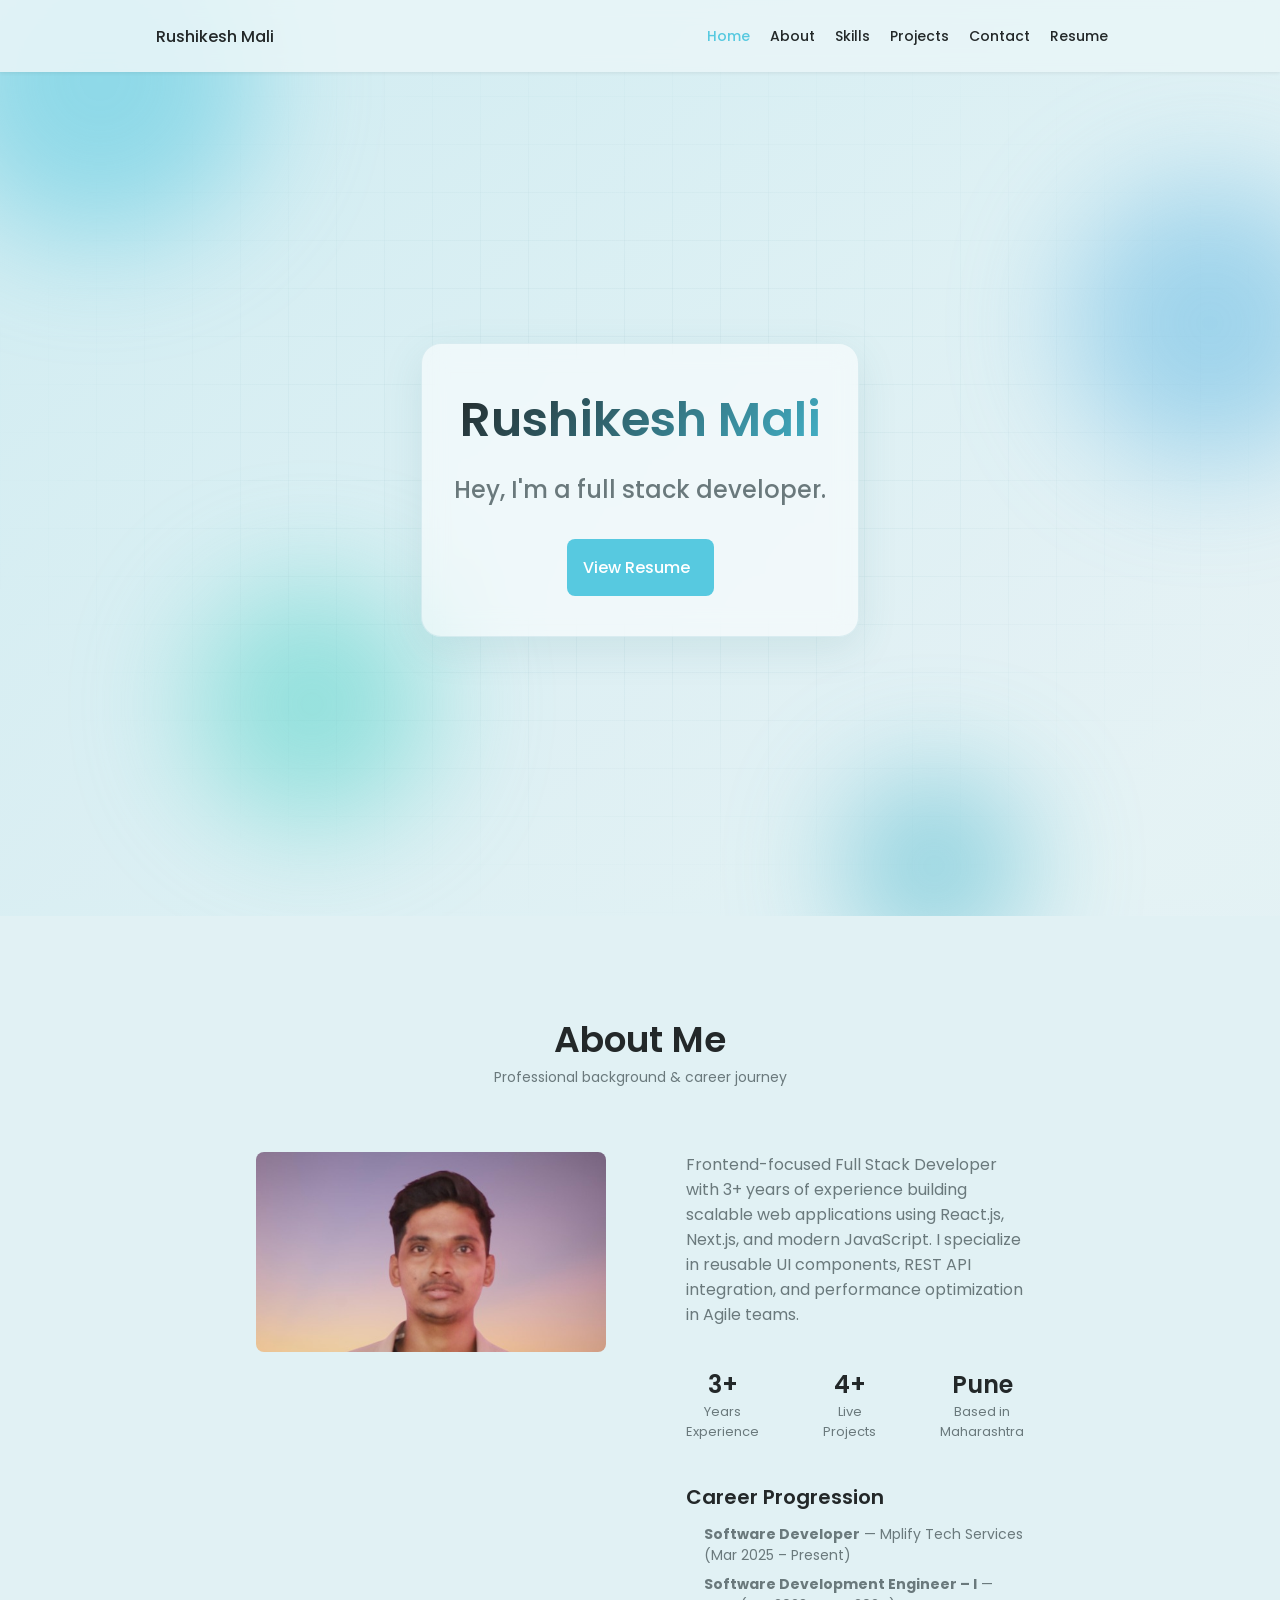
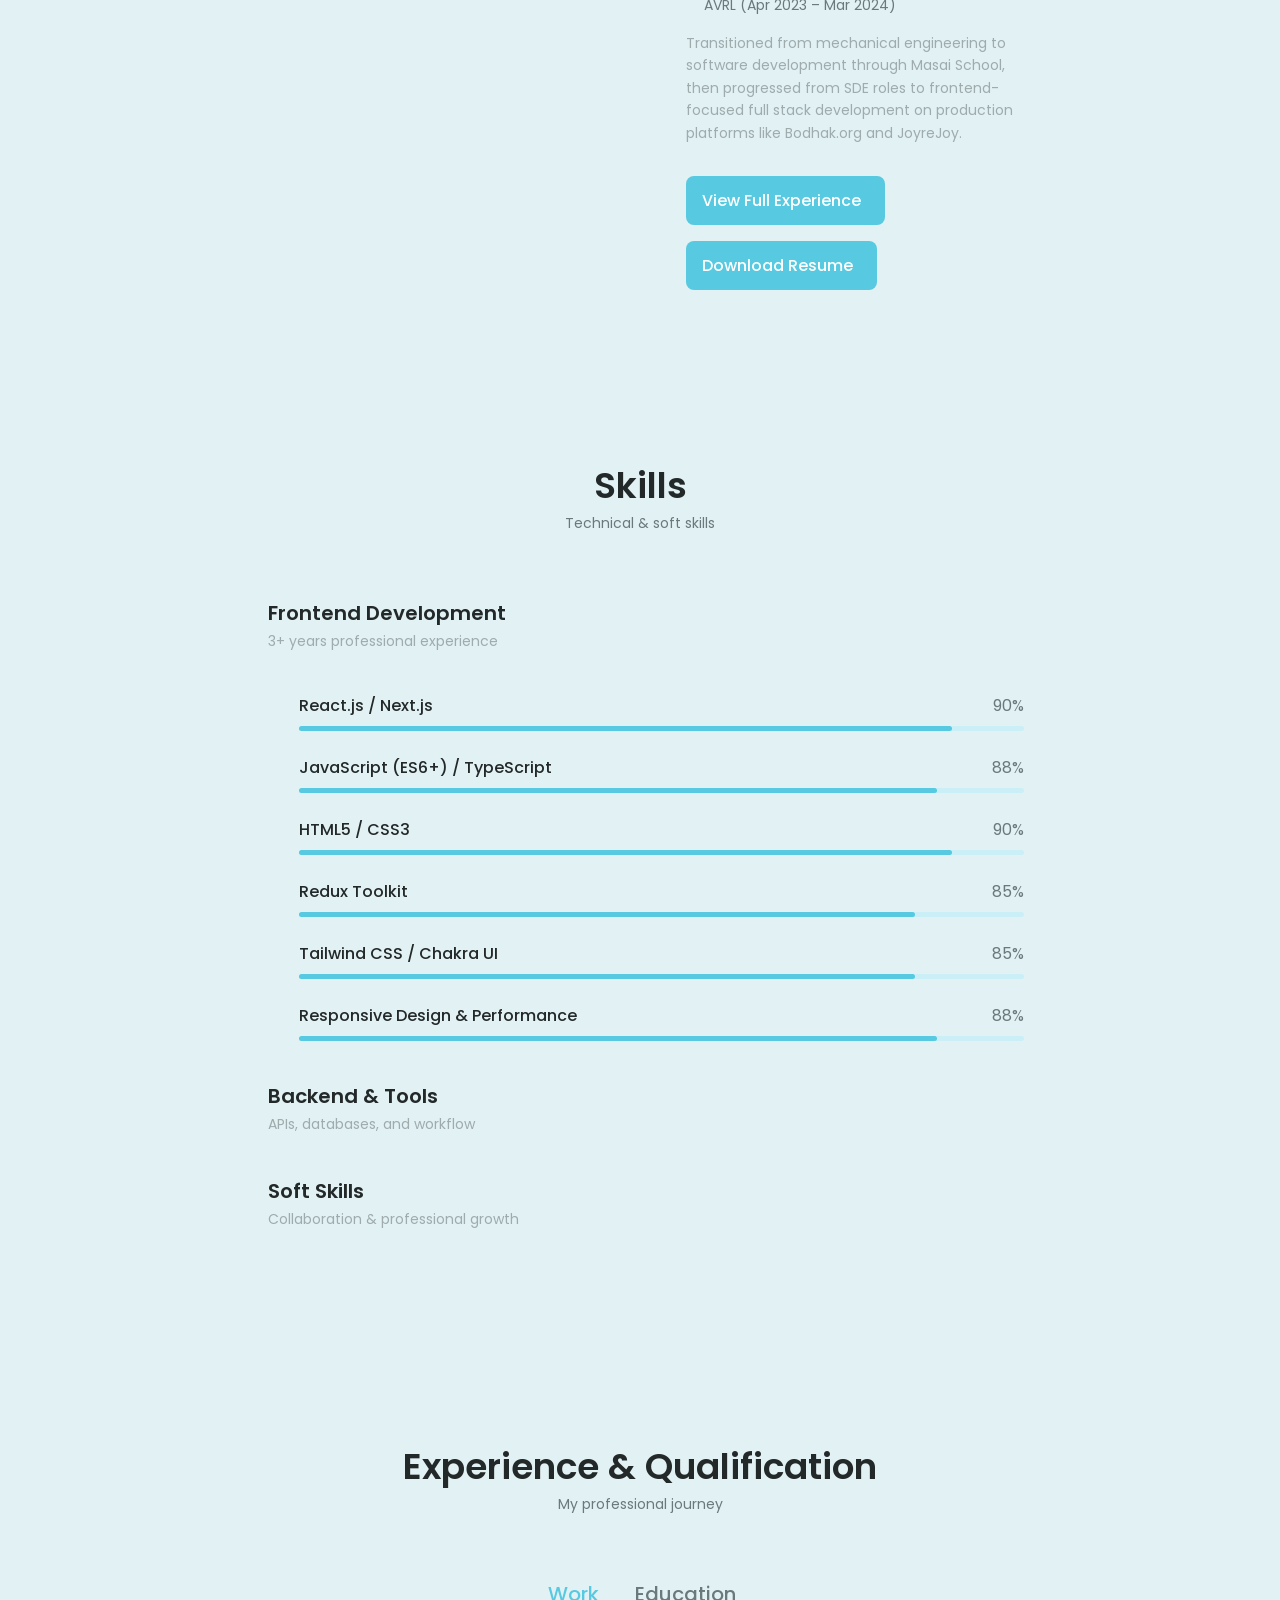
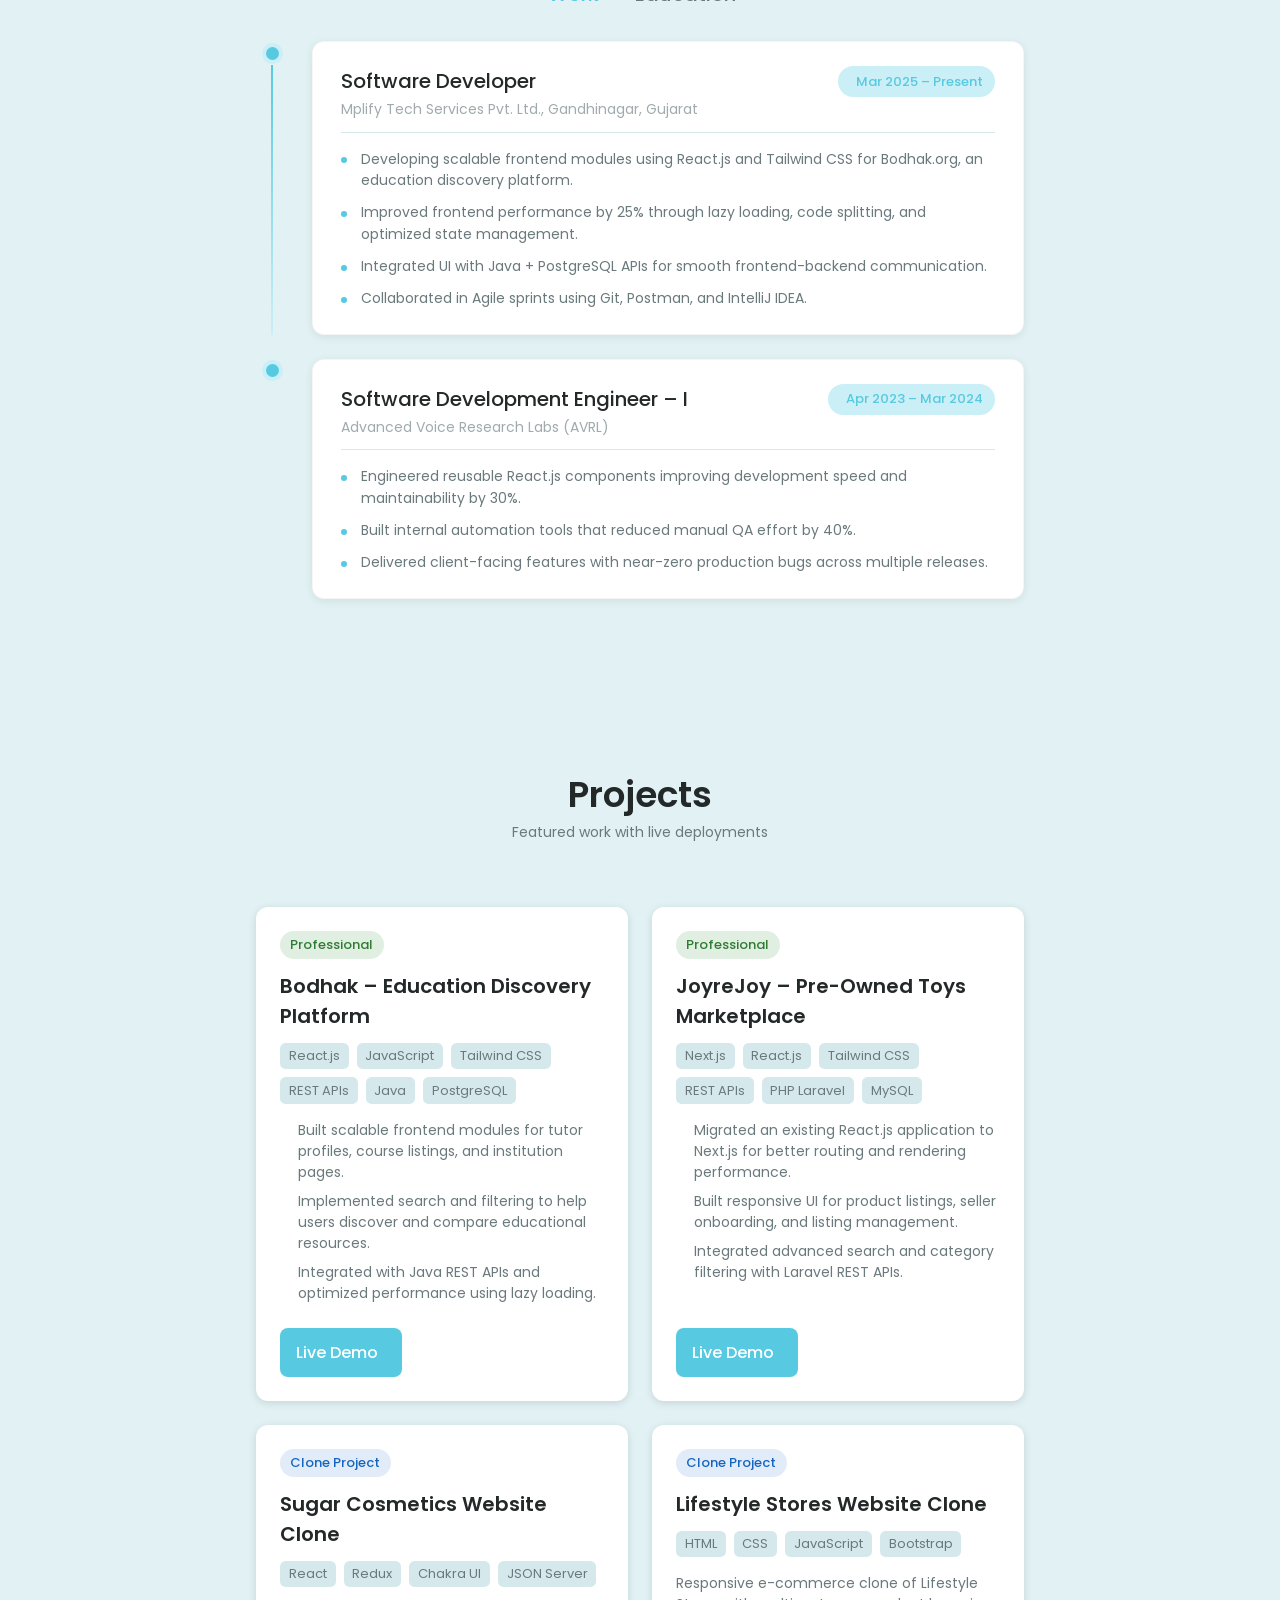
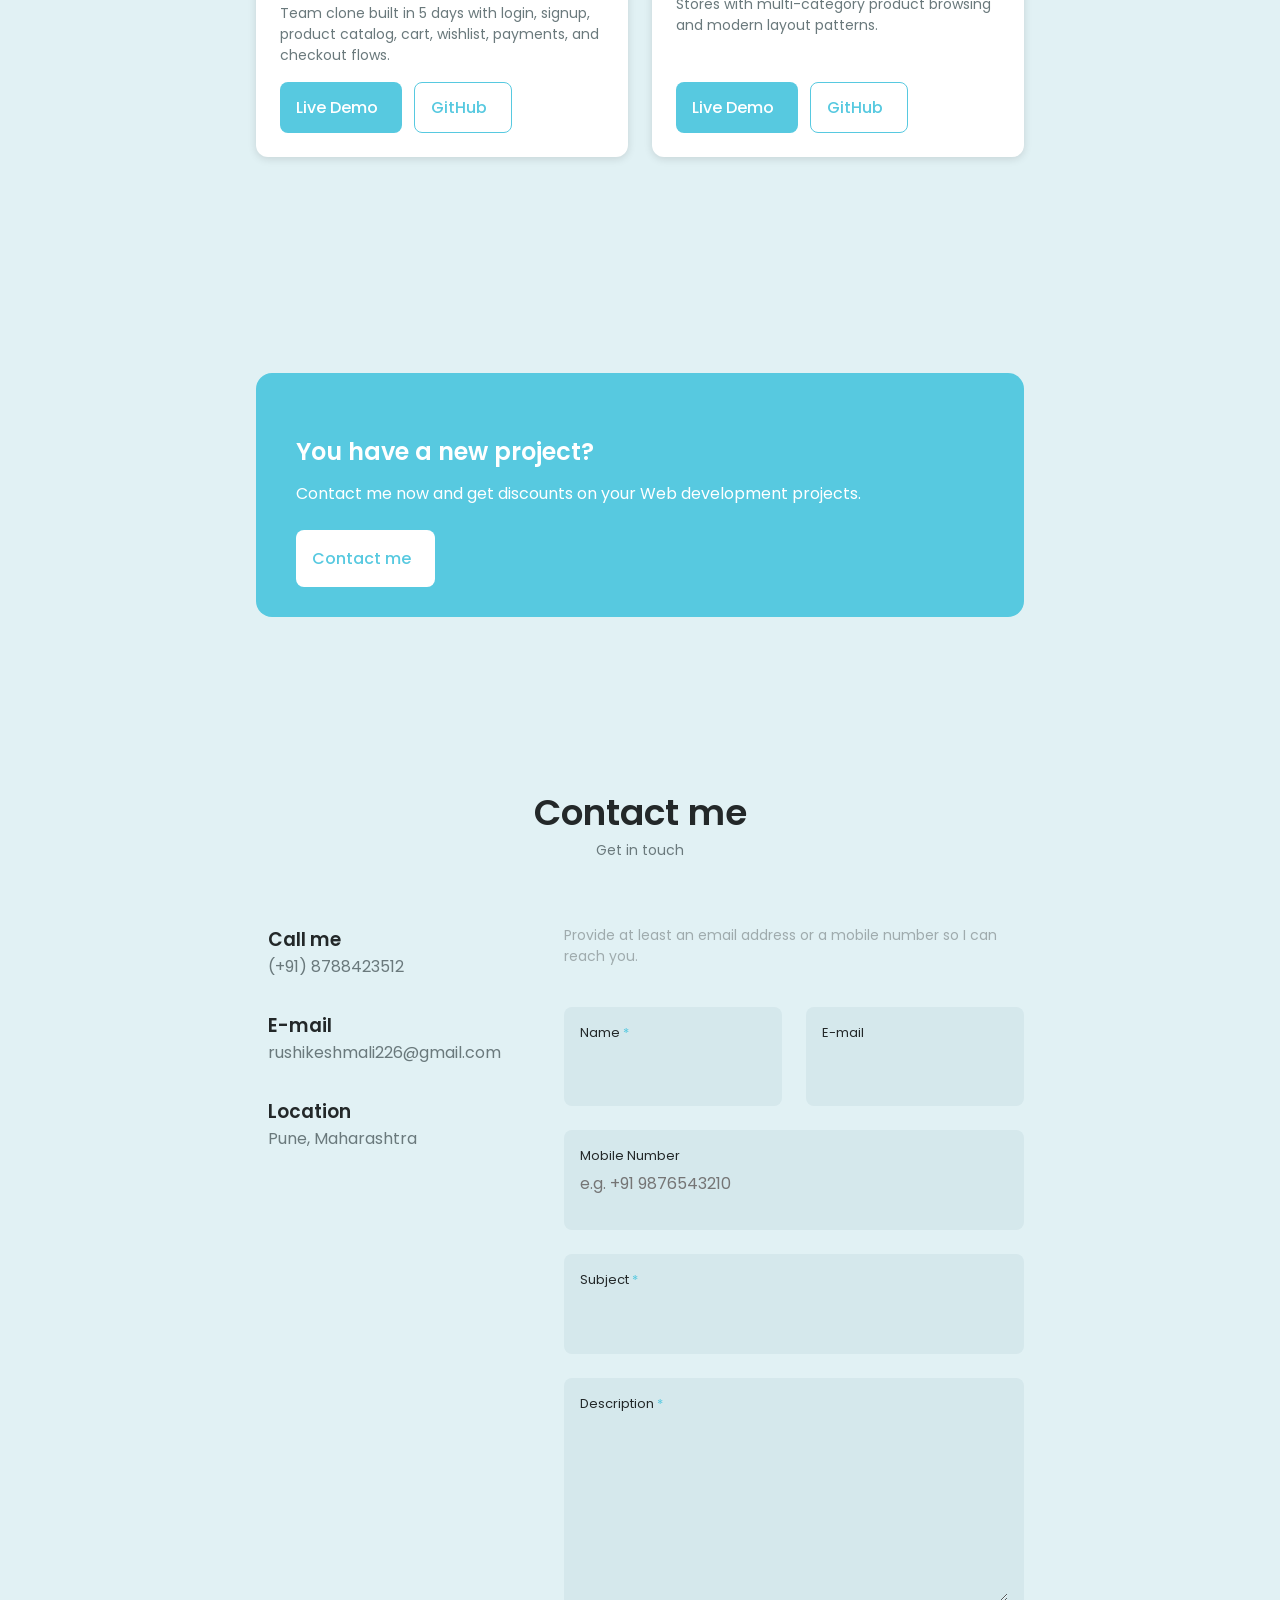
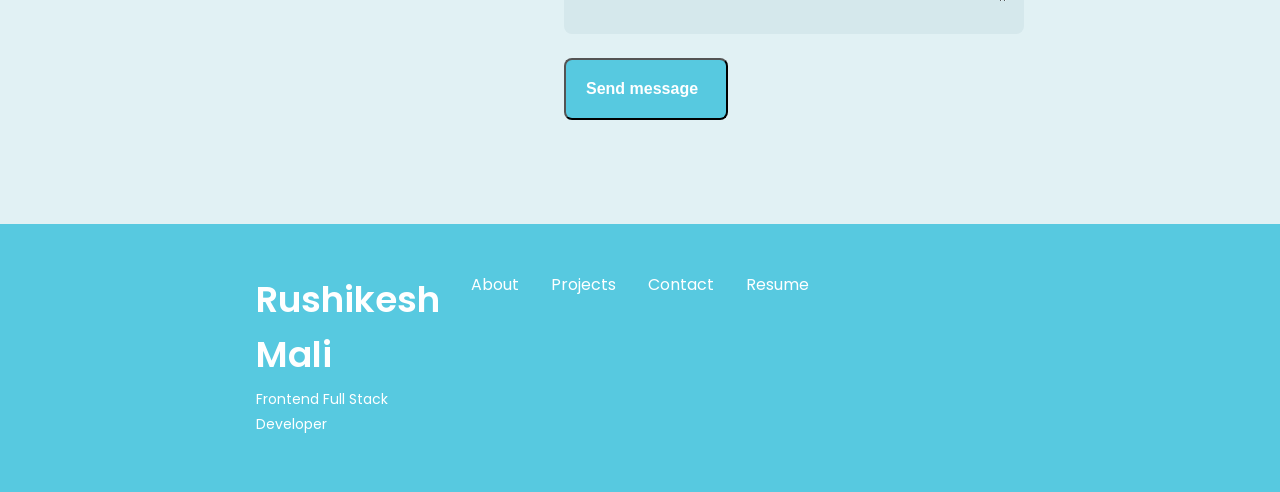
==== commit 80a7dfc4: "Add background elements and animations to home section in index.html and styles.css for enhanced vis" ====
--- a/index.html
+++ b/index.html
@@ -70,6 +70,14 @@
     <main class="main">
         <!--==================== HOME ====================-->
         <section class="home section" id="home">
+            <div class="home__bg" aria-hidden="true">
+                <div class="home__gradient"></div>
+                <span class="home__shape home__shape--1"></span>
+                <span class="home__shape home__shape--2"></span>
+                <span class="home__shape home__shape--3"></span>
+                <span class="home__shape home__shape--4"></span>
+                <div class="home__grid"></div>
+            </div>
             <div class="home__container container">
                 <div class="home__hero">
                     <h1 class="home__title">Rushikesh Mali</h1>
--- a/packages/css/styles.css
+++ b/packages/css/styles.css
@@ -294,7 +294,103 @@
 
 /*==================== HOME ====================*/
 
+.home {
+  position: relative;
+  overflow: hidden;
+  margin-bottom: 0;
+}
+
+.home__bg {
+  position: absolute;
+  inset: 0;
+  z-index: 0;
+  pointer-events: none;
+}
+
+.home__gradient {
+  position: absolute;
+  inset: 0;
+  background: linear-gradient(
+    135deg,
+    hsla(var(--hue-color), 55%, 88%, 0.95) 0%,
+    hsla(var(--hue-color), 45%, 93%, 0.75) 45%,
+    hsla(200, 40%, 90%, 0.85) 100%
+  );
+  background-size: 200% 200%;
+  animation: home-gradient-shift 14s ease infinite;
+}
+
+.home__shape {
+  position: absolute;
+  border-radius: 50%;
+  filter: blur(60px);
+  opacity: 0.55;
+}
+
+.home__shape--1 {
+  width: 320px;
+  height: 320px;
+  top: -80px;
+  left: -60px;
+  background: var(--first-color);
+  animation: home-float 18s ease-in-out infinite;
+}
+
+.home__shape--2 {
+  width: 280px;
+  height: 280px;
+  top: 20%;
+  right: -70px;
+  background: hsl(200, 70%, 65%);
+  animation: home-float 22s ease-in-out infinite reverse;
+  animation-delay: -4s;
+}
+
+.home__shape--3 {
+  width: 240px;
+  height: 240px;
+  bottom: 10%;
+  left: 15%;
+  background: hsl(175, 60%, 58%);
+  animation: home-float 20s ease-in-out infinite;
+  animation-delay: -8s;
+}
+
+.home__shape--4 {
+  width: 180px;
+  height: 180px;
+  bottom: -40px;
+  right: 20%;
+  background: var(--first-color-alt);
+  animation: home-float 16s ease-in-out infinite reverse;
+  animation-delay: -2s;
+}
+
+.home__grid {
+  position: absolute;
+  inset: 0;
+  background-image:
+    linear-gradient(
+      hsla(var(--hue-color), 30%, 50%, 0.06) 1px,
+      transparent 1px
+    ),
+    linear-gradient(
+      90deg,
+      hsla(var(--hue-color), 30%, 50%, 0.06) 1px,
+      transparent 1px
+    );
+  background-size: 48px 48px;
+  mask-image: radial-gradient(ellipse at center, black 30%, transparent 75%);
+  -webkit-mask-image: radial-gradient(
+    ellipse at center,
+    black 30%,
+    transparent 75%
+  );
+}
+
 .home__container {
+  position: relative;
+  z-index: 1;
   min-height: calc(100vh - var(--header-height) - 4rem);
   display: flex;
   align-items: center;
@@ -303,12 +399,27 @@
 
 .home__hero {
   text-align: center;
-  padding: 2rem 0;
+  padding: 2.5rem 2rem;
+  max-width: 36rem;
+  background: hsla(0, 0%, 100%, 0.55);
+  border: 1px solid hsla(var(--hue-color), 40%, 70%, 0.25);
+  border-radius: 1.25rem;
+  box-shadow: 0 12px 40px hsla(var(--hue-color), 40%, 40%, 0.12);
+  backdrop-filter: blur(12px);
+  -webkit-backdrop-filter: blur(12px);
 }
 
 .home__title {
   font-size: var(--big-font-size);
   margin-bottom: var(--mb-1);
+  background: linear-gradient(
+    135deg,
+    var(--title-color),
+    var(--first-color-alt)
+  );
+  -webkit-background-clip: text;
+  background-clip: text;
+  -webkit-text-fill-color: transparent;
 }
 
 .home__intro {
@@ -320,6 +431,79 @@
 
 .home__button {
   margin: 0 auto;
+}
+
+@keyframes home-float {
+  0%,
+  100% {
+    transform: translate(0, 0) scale(1);
+  }
+  33% {
+    transform: translate(28px, -32px) scale(1.06);
+  }
+  66% {
+    transform: translate(-22px, 18px) scale(0.94);
+  }
+}
+
+@keyframes home-gradient-shift {
+  0%,
+  100% {
+    background-position: 0% 50%;
+  }
+  50% {
+    background-position: 100% 50%;
+  }
+}
+
+body.dark-theme .home__gradient {
+  background: linear-gradient(
+    135deg,
+    hsla(var(--hue-color), 28%, 14%, 0.98) 0%,
+    hsla(var(--hue-color), 25%, 18%, 0.9) 50%,
+    hsla(200, 20%, 16%, 0.95) 100%
+  );
+}
+
+body.dark-theme .home__shape {
+  opacity: 0.22;
+}
+
+body.dark-theme .home__grid {
+  background-image:
+    linear-gradient(
+      hsla(var(--hue-color), 20%, 70%, 0.08) 1px,
+      transparent 1px
+    ),
+    linear-gradient(
+      90deg,
+      hsla(var(--hue-color), 20%, 70%, 0.08) 1px,
+      transparent 1px
+    );
+}
+
+body.dark-theme .home__hero {
+  background: hsla(var(--hue-color), 29%, 16%, 0.75);
+  border-color: hsla(var(--hue-color), 30%, 40%, 0.35);
+  box-shadow: 0 12px 40px hsla(0, 0%, 0%, 0.25);
+}
+
+body.dark-theme .home__title {
+  background: linear-gradient(
+    135deg,
+    hsl(var(--hue-color), 8%, 95%),
+    var(--first-color)
+  );
+  -webkit-background-clip: text;
+  background-clip: text;
+  -webkit-text-fill-color: transparent;
+}
+
+@media (prefers-reduced-motion: reduce) {
+  .home__gradient,
+  .home__shape {
+    animation: none;
+  }
 }
 
 .home__scroll-button {
